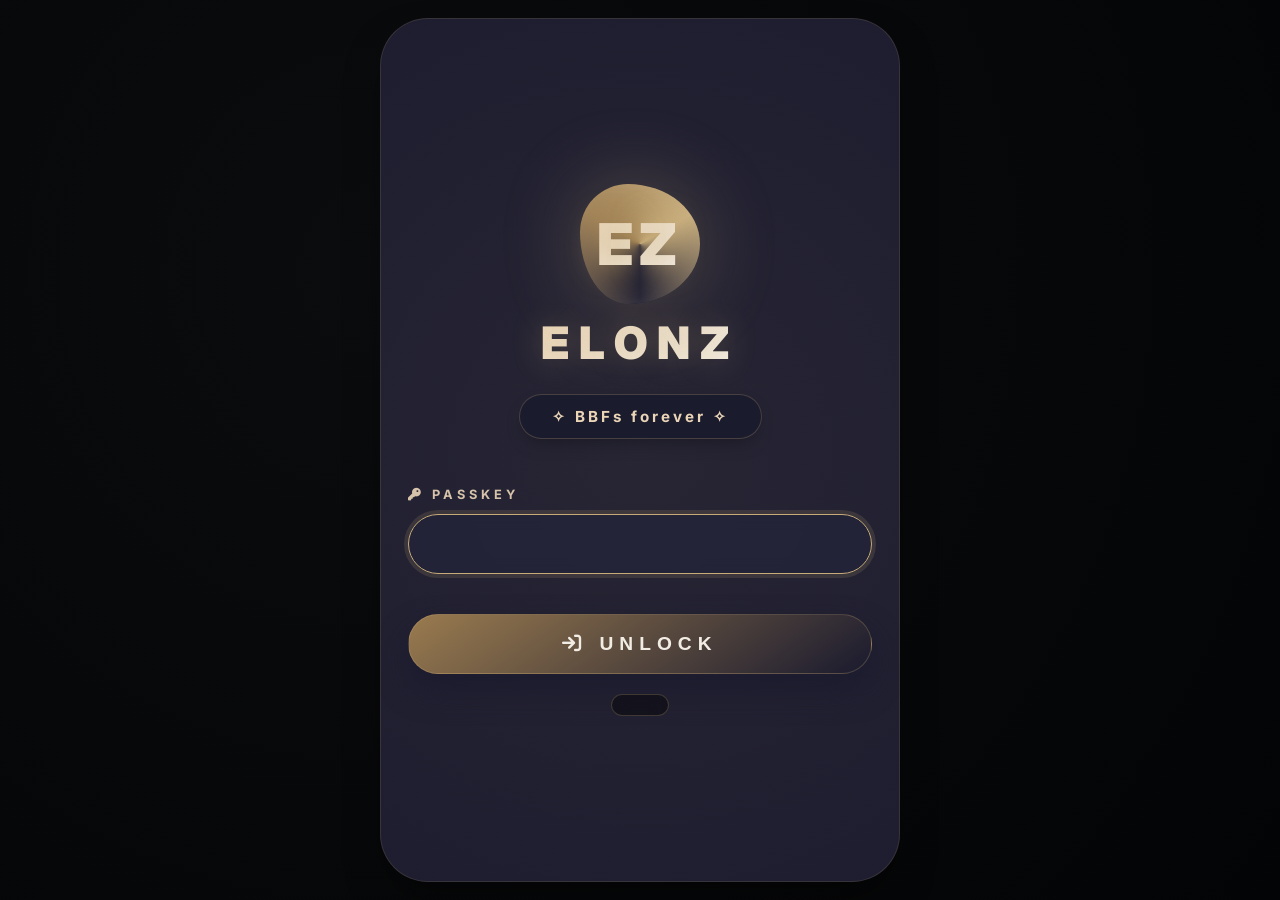
==== index.html @ 6eee9346 "Add files via upload EZ" ====
<!DOCTYPE html>
<html lang="en">
<head>
  <meta charset="UTF-8">
  <meta name="viewport" content="width=device-width, initial-scale=1.0, maximum-scale=1.0, user-scalable=yes, viewport-fit=cover">
  <title>ELONZ • BBFs forever</title>
  <link href="https://fonts.googleapis.com/css2?family=Inter:wght@400;500;600;700;800&family=Space+Grotesk:wght@400;500;600;700&display=swap" rel="stylesheet">
  <link rel="stylesheet" href="https://cdnjs.cloudflare.com/ajax/libs/font-awesome/6.5.0/css/all.min.css">
  <style>
    /* ---------- PREMIUM ELONZ 2026 – PROFESSIONAL CSS POLISH ---------- */
    :root {
      --primary-deep: #1A1A2E;
      --primary-soft: #23253A;
      --accent-gold: #C7AC7A;
      --accent-light: #EAD5B7;
      --accent-deep: #9A7B4F;
      --bg-dark: #0F0F14;
      --bg-card: rgba(26, 26, 46, 0.85);
      --text-light: #F2EDE4;
      --text-soft: #C6C0B2;
      --glass-border: 0.5px solid rgba(199, 172, 122, 0.25);
      --shadow-heavy: 0 20px 40px -10px rgba(0, 0, 0, 0.5);
      --shadow-soft: 0 15px 30px -8px rgba(0, 0, 0, 0.3);
      --blur-bg: blur(16px);
      --transition-smooth: all 0.25s cubic-bezier(0.2, 0.9, 0.3, 1);
      --border-radius-xl: 48px;
      --border-radius-lg: 32px;
      --border-radius-md: 24px;
      --border-radius-sm: 20px;
      --border-radius-xs: 16px;
      --font-display: 'Space Grotesk', 'Inter', sans-serif;
      --font-body: 'Inter', sans-serif;
    }

    * { 
      margin: 0; 
      padding: 0; 
      box-sizing: border-box; 
      -webkit-tap-highlight-color: transparent; 
    }

    body {
      min-height: 100vh; 
      display: flex; 
      justify-content: center; 
      align-items: center;
      background: radial-gradient(circle at 30% 30%, #0b0c0e, #030405);
      font-family: var(--font-body); 
      padding: 6px;
      touch-action: pan-y; 
    }

    .app {
      width: 100%; 
      max-width: 520px; 
      height: 96vh; 
      max-height: 900px;
      background: transparent; 
      display: flex; 
      flex-direction: column;
      position: relative;
    }

    /* ---------- PREMIUM LOGIN – ELONZ UNIQUE IDENTITY ---------- */
    .login-page {
      width: 100%; 
      height: 100%;
      background: var(--primary-deep);
      border-radius: var(--border-radius-xl);
      box-shadow: var(--shadow-heavy), inset 0 0 0 1px rgba(199, 172, 122, 0.15);
      display: flex; 
      flex-direction: column; 
      align-items: center; 
      justify-content: center;
      padding: 32px 28px; 
      position: relative; 
      overflow: hidden;
    }

    .login-page::before {
      content: '';
      position: absolute;
      width: 200%;
      height: 200%;
      background: radial-gradient(circle at 50% 50%, rgba(199, 172, 122, 0.08) 0%, transparent 70%);
      animation: softBreath 20s infinite alternate;
    }

    .elonz-logo {
      display: flex; 
      flex-direction: column; 
      align-items: center; 
      margin-bottom: 24px; 
      z-index: 3;
    }

    .logo-spin {
      width: 120px; 
      height: 120px; 
      background: conic-gradient(from 180deg, var(--primary-deep), var(--accent-deep), var(--accent-gold), var(--primary-deep));
      border-radius: 40% 60% 60% 40% / 40% 50% 50% 60%;
      animation: spinSlow 20s infinite linear, floatGentle 7s infinite ease-in-out;
      display: flex; 
      align-items: center; 
      justify-content: center; 
      box-shadow: 0 0 80px rgba(199, 172, 122, 0.3), inset 0 0 40px rgba(234, 213, 183, 0.2);
      position: relative;
    }

    .logo-spin::after {
      content: 'EZ'; 
      font-size: 3.6rem; 
      font-weight: 900;
      background: linear-gradient(145deg, var(--accent-light), var(--text-light));
      -webkit-background-clip: text; 
      background-clip: text; 
      color: transparent;
      letter-spacing: 6px; 
      text-shadow: 0 0 30px rgba(199, 172, 122, 0.5);
    }

    .elonz-text { 
      font-size: 2.8rem; 
      font-weight: 900; 
      background: linear-gradient(145deg, var(--accent-light), var(--text-light));
      -webkit-background-clip: text; 
      background-clip: text; 
      color: transparent; 
      letter-spacing: 10px; 
      margin-top: 12px; 
      text-shadow: 0 0 30px rgba(199, 172, 122, 0.3);
    }

    .elonz-badge { 
      background: var(--bg-card); 
      color: var(--accent-light); 
      padding: 12px 32px; 
      border-radius: 60px; 
      border: var(--glass-border); 
      backdrop-filter: var(--blur-bg); 
      font-size: 0.95rem; 
      font-weight: 700; 
      margin-bottom: 48px; 
      letter-spacing: 3px;
      box-shadow: 0 8px 20px -8px rgba(0,0,0,0.4);
    }

    .login-input-group {
      width: 100%; 
      margin-bottom: 24px; 
      z-index: 3;
    }

    .login-input-group label {
      display: block; 
      color: var(--accent-light); 
      margin-bottom: 12px; 
      font-size: 0.8rem; 
      letter-spacing: 4px; 
      font-weight: 700; 
      text-transform: uppercase;
      opacity: 0.9;
    }

    .login-input-field {
      width: 100%; 
      padding: 20px 26px; 
      background: rgba(26, 26, 46, 0.6);
      border: var(--glass-border); 
      border-radius: 60px; 
      font-size: 1rem;
      color: var(--text-light); 
      outline: none; 
      transition: var(--transition-smooth); 
      font-weight: 500;
      backdrop-filter: blur(8px);
    }

    .login-input-field:focus { 
      border-color: var(--accent-gold); 
      background: rgba(35, 37, 58, 0.8); 
      box-shadow: 0 0 0 4px rgba(199, 172, 122, 0.15);
    }

    .login-btn-new {
      width: 100%; 
      padding: 18px; 
      margin-top: 16px;
      background: linear-gradient(145deg, var(--accent-deep), var(--primary-deep));
      border: none; 
      border-radius: 100px; 
      color: var(--text-light); 
      font-weight: 800;
      font-size: 1.2rem; 
      letter-spacing: 6px; 
      cursor: pointer; 
      transition: var(--transition-smooth);
      box-shadow: 0 16px 30px rgba(26, 26, 46, 0.8); 
      display: flex; 
      gap: 12px; 
      justify-content: center; 
      align-items: center;
      border: var(--glass-border);
      position: relative;
      overflow: hidden;
    }

    .login-btn-new::after {
      content: '';
      position: absolute;
      top: -50%;
      left: -50%;
      width: 200%;
      height: 200%;
      background: radial-gradient(circle, rgba(234, 213, 183, 0.2) 0%, transparent 80%);
      opacity: 0;
      transition: opacity 0.3s;
    }

    .login-btn-new:hover::after {
      opacity: 1;
    }

    .lockout-timer { 
      margin-top: 20px; 
      color: var(--accent-light); 
      font-weight: 600; 
      background: rgba(0,0,0,0.4); 
      padding: 10px 28px; 
      border-radius: 60px; 
      backdrop-filter: blur(8px);
      border: var(--glass-border);
    }

    /* ---------- PREMIUM SPLASH ---------- */
    .splash-screen {
      display: none; 
      width: 100%; 
      height: 100%; 
      background: var(--primary-deep);
      border-radius: var(--border-radius-xl);
      flex-direction: column; 
      align-items: center; 
      justify-content: center;
      position: absolute; 
      z-index: 200; 
      backdrop-filter: blur(24px);
      border: var(--glass-border);
    }

    .splash-spinner {
      width: 100px; 
      height: 100px; 
      background: conic-gradient(from 180deg, var(--primary-soft), var(--accent-deep));
      border-radius: 40% 60% 60% 40% / 40% 50% 50% 60%;
      animation: spinSlow 16s infinite linear; 
      display: flex; 
      align-items: center; 
      justify-content: center;
      margin-bottom: 32px;
      box-shadow: 0 0 60px rgba(199, 172, 122, 0.3);
    }

    .splash-spinner span { 
      font-size: 3rem; 
      font-weight: 800; 
      color: var(--accent-light); 
    }

    .status-container { 
      width: 70%; 
      background: rgba(255,255,255,0.08); 
      height: 6px; 
      border-radius: 6px; 
      overflow: hidden; 
      margin-top: 30px; 
      border: 0.5px solid rgba(199, 172, 122, 0.2);
    }

    .status-fill { 
      height: 100%; 
      width: 0%; 
      background: linear-gradient(90deg, var(--accent-gold), var(--accent-light)); 
      border-radius: 6px; 
      transition: width 0.2s; 
      box-shadow: 0 0 10px var(--accent-gold);
    }

    .splash-text { 
      color: var(--accent-light); 
      margin-top: 24px; 
      font-size: 1.1rem; 
      letter-spacing: 4px; 
      font-weight: 600;
    }

    /* ---------- PREMIUM HOME – ELEVATED CHATROOM ---------- */
    .home-page {
      width: 100%; 
      height: 100%; 
      border-radius: var(--border-radius-xl);
      display: none; 
      flex-direction: column; 
      overflow: hidden;
      background: #FFFFFF; 
      position: relative;
      transition: var(--transition-smooth);
    }

    /* --- Premium Theme Variants --- */
    .theme-elonz {
      background: #FBF9F7;
      box-shadow: 0 20px 40px -10px rgba(0,0,0,0.1);
    }

    .theme-futuristic {
      background: var(--primary-deep);
      border: 0.5px solid rgba(199, 172, 122, 0.3);
      box-shadow: 0 0 50px rgba(199, 172, 122, 0.15);
    }

    .theme-futuristic .header { 
      background: rgba(26, 26, 46, 0.95); 
      backdrop-filter: blur(16px);
      border-bottom: 0.5px solid var(--accent-gold);
    }

    .theme-futuristic .chat { 
      background: rgba(15, 15, 20, 0.98); 
    }

    .theme-futuristic .msg.ella { 
      background: linear-gradient(145deg, #2A2A4A, #1E1E38); 
      color: var(--text-light);
      border: 0.5px solid rgba(199, 172, 122, 0.3);
    }

    .theme-futuristic .msg.bonz { 
      background: linear-gradient(145deg, #23253A, #1A1A2E); 
      color: var(--text-soft);
      border: 0.5px solid rgba(199, 172, 122, 0.2);
    }

    /* --- Premium Header --- */
    .header {
      display: flex; 
      align-items: center; 
      justify-content: space-between;
      padding: 14px 24px; 
      background: var(--primary-deep);
      flex-shrink: 0;
      border-bottom: 0.5px solid rgba(199, 172, 122, 0.2);
    }

    .header-left { 
      display: flex; 
      align-items: center; 
      gap: 16px; 
    }

    .mini-spin {
      width: 48px; 
      height: 48px; 
      background: linear-gradient(145deg, var(--accent-deep), var(--primary-deep));
      border-radius: 35% 65% 65% 35% / 40% 50% 50% 60%; 
      animation: spinSlow 16s infinite linear; 
      display: flex; 
      align-items: center; 
      justify-content: center;
      overflow: hidden; 
      border: 1px solid var(--accent-light);
      box-shadow: 0 0 20px rgba(199, 172, 122, 0.3);
    }

    .profile-avatar { 
      width: 100%; 
      height: 100%; 
      object-fit: cover; 
      border-radius: inherit; 
    }

    .logo-text { 
      font-weight: 800; 
      font-size: 1.5rem; 
      color: var(--accent-light); 
      letter-spacing: 4px; 
    }

    /* --- Premium 3-Dot Menu --- */
    .dropdown-main {
      position: relative;
    }

    .main-menu-icon {
      background: none; 
      border: none; 
      color: var(--accent-light); 
      font-size: 2rem; 
      cursor: pointer;
      transition: var(--transition-smooth);
    }

    .main-menu-icon:hover {
      color: var(--accent-gold);
      transform: scale(1.1);
    }

    .main-dropdown {
      position: absolute; 
      top: 58px; 
      right: 0; 
      width: 280px;
      background: var(--bg-card); 
      backdrop-filter: blur(20px); 
      border-radius: var(--border-radius-md);
      padding: 20px; 
      display: none; 
      flex-direction: column; 
      gap: 12px; 
      z-index: 500;
      box-shadow: var(--shadow-heavy); 
      border: var(--glass-border);
    }

    .main-dropdown.show { 
      display: flex; 
    }

    .menu-item {
      display: flex; 
      align-items: center; 
      gap: 18px; 
      padding: 12px 16px;
      border-radius: var(--border-radius-sm); 
      cursor: pointer; 
      color: var(--text-light); 
      font-weight: 600;
      transition: var(--transition-smooth);
    }

    .menu-item:hover { 
      background: rgba(199, 172, 122, 0.12); 
      transform: translateX(4px);
    }

    .menu-item i { 
      font-size: 1.3rem; 
      width: 28px; 
      color: var(--accent-gold); 
    }

    /* --- Premium Full-Screen Chat --- */
    .chat {
      flex: 1; 
      padding: 24px; 
      overflow-y: auto; 
      display: flex; 
      flex-direction: column; 
      gap: 16px;
      background: #F5F2F0; 
      transition: background 0.3s;
    }

    .msg { 
      max-width: 85%; 
      padding: 16px 22px; 
      border-radius: 28px; 
      font-size: 0.95rem; 
      position: relative;
      box-shadow: 0 2px 8px rgba(0,0,0,0.02);
      line-height: 1.5;
    }

    .msg.ella { 
      align-self: flex-end; 
      background: linear-gradient(145deg, #DCF8C6, #C8E6B5); 
      border-bottom-right-radius: 6px; 
    }

    .msg.bonz { 
      align-self: flex-start; 
      background: white; 
      border: 0.5px solid #E6ECF0; 
      border-bottom-left-radius: 6px; 
    }

    .delete-msg-btn { 
      position: absolute; 
      top: -10px; 
      right: -8px; 
      background: rgba(255, 77, 77, 0.9); 
      color: white; 
      width: 30px; 
      height: 30px; 
      border-radius: 50%; 
      display: flex; 
      align-items: center; 
      justify-content: center; 
      font-size: 0.8rem; 
      border: none; 
      cursor: pointer; 
      opacity: 0; 
      transition: var(--transition-smooth); 
      backdrop-filter: blur(4px);
    }

    .msg:hover .delete-msg-btn { 
      opacity: 1; 
    }

    /* --- Premium Chat Input --- */
    .chat-input-area {
      display: flex; 
      padding: 16px 24px; 
      background: white; 
      border-top: 0.5px solid rgba(0,0,0,0.05);
      gap: 12px; 
      align-items: center; 
      flex-shrink: 0;
    }

    .chat-input-area input {
      flex: 1; 
      padding: 16px 22px; 
      border: 1px solid rgba(0,0,0,0.05); 
      border-radius: 60px;
      outline: none; 
      background: #F8F9FA; 
      font-size: 1rem;
      transition: var(--transition-smooth);
    }

    .chat-input-area input:focus {
      border-color: var(--accent-gold);
      box-shadow: 0 0 0 4px rgba(199, 172, 122, 0.1);
      background: white;
    }

    .send-btn {
      background: linear-gradient(145deg, var(--accent-deep), var(--primary-deep));
      border: none; 
      width: 54px; 
      height: 54px;
      border-radius: 50%; 
      display: flex; 
      align-items: center; 
      justify-content: center;
      cursor: pointer; 
      color: var(--accent-light); 
      font-size: 1.4rem; 
      transition: var(--transition-smooth);
      border: var(--glass-border);
      box-shadow: 0 8px 16px -4px rgba(0,0,0,0.2);
    }

    .send-btn:hover {
      transform: scale(1.05);
      background: linear-gradient(145deg, var(--accent-gold), var(--accent-deep));
      color: white;
    }

    /* --- Premium Floating Pingu --- */
    .floating-pingu {
      position: absolute; 
      bottom: 90px; 
      right: 20px; 
      width: 64px; 
      height: 64px;
      background: linear-gradient(145deg, var(--accent-gold), var(--accent-deep));
      border-radius: 50%;
      display: flex; 
      align-items: center; 
      justify-content: center; 
      cursor: pointer;
      box-shadow: 0 8px 25px rgba(199, 172, 122, 0.5); 
      z-index: 100;
      border: 2px solid var(--text-light); 
      animation: floatPingu 5s infinite ease-in-out;
      transition: var(--transition-smooth);
    }

    .floating-pingu:hover {
      transform: scale(1.1);
      box-shadow: 0 12px 35px rgba(199, 172, 122, 0.7);
    }

    .floating-pingu span { 
      font-size: 2.4rem; 
      color: white; 
      filter: drop-shadow(0 2px 4px rgba(0,0,0,0.2));
    }

    /* ===== PREMIUM PINGU AI ROOM – PROFESSIONAL GRADE ===== */
    .pingu-ai-room {
      position: absolute; 
      top: 0; 
      left: 0; 
      width: 100%; 
      height: 100%;
      background: linear-gradient(145deg, #FCFAF7, #F9F6F2);
      z-index: 600; 
      border-radius: var(--border-radius-xl);
      display: none; 
      flex-direction: column; 
      overflow: hidden;
      box-shadow: var(--shadow-heavy);
    }

    .theme-futuristic .pingu-ai-room { 
      background: linear-gradient(145deg, var(--primary-deep), #15151F);
      border: 0.5px solid var(--accent-gold);
    }

    .pingu-header {
      display: flex; 
      align-items: center; 
      justify-content: space-between;
      padding: 20px 28px; 
      background: var(--primary-deep);
      border-bottom: 1px solid rgba(199, 172, 122, 0.3);
      flex-shrink: 0;
    }

    .pingu-title {
      display: flex; 
      align-items: center; 
      gap: 16px;
    }

    .pingu-title span { 
      font-size: 2.4rem; 
      filter: drop-shadow(0 4px 6px rgba(0,0,0,0.2));
    }

    .pingu-title h1 { 
      font-size: 2rem; 
      font-weight: 700; 
      color: var(--accent-light); 
      letter-spacing: 3px; 
    }

    /* --- Pingu Premium Dropdown --- */
    .pingu-dropdown {
      position: relative;
    }

    .pingu-menu-icon {
      background: none; 
      border: none; 
      color: var(--accent-light); 
      font-size: 2rem; 
      cursor: pointer;
      transition: var(--transition-smooth);
    }

    .pingu-dropdown-content {
      position: absolute; 
      top: 50px; 
      right: 0; 
      width: 220px;
      background: var(--bg-card); 
      backdrop-filter: blur(20px); 
      border-radius: var(--border-radius-md);
      padding: 16px; 
      display: none; 
      flex-direction: column; 
      gap: 8px; 
      z-index: 700;
      border: var(--glass-border);
      box-shadow: var(--shadow-soft);
    }

    .pingu-dropdown-content.show { 
      display: flex; 
    }

    .pingu-dropdown-item {
      display: flex; 
      align-items: center; 
      gap: 16px; 
      padding: 12px 16px;
      border-radius: var(--border-radius-sm); 
      color: var(--text-light); 
      font-weight: 600; 
      cursor: pointer;
      transition: var(--transition-smooth);
    }

    .pingu-dropdown-item:hover { 
      background: rgba(199, 172, 122, 0.15); 
      transform: translateX(4px);
    }

    /* --- Premium Pingu Conversation --- */
    .pingu-conversation-container {
      flex: 1; 
      display: flex; 
      flex-direction: column; 
      overflow: hidden;
      background: #F8F6F2; 
      padding: 24px;
    }

    .theme-futuristic .pingu-conversation-container {
      background: rgba(15, 15, 20, 0.98);
    }

    .pingu-conversation {
      flex: 1; 
      overflow-y: auto; 
      display: flex; 
      flex-direction: column; 
      gap: 18px;
      padding: 24px; 
      background: white; 
      border-radius: var(--border-radius-lg); 
      box-shadow: inset 0 2px 12px rgba(0,0,0,0.02), 0 4px 12px rgba(0,0,0,0.02);
    }

    .theme-futuristic .pingu-conversation {
      background: rgba(26, 26, 46, 0.6);
      backdrop-filter: blur(8px);
      border: 0.5px solid rgba(199, 172, 122, 0.2);
    }

    .pingu-bubble-user {
      align-self: flex-end; 
      background: linear-gradient(145deg, var(--primary-soft), var(--primary-deep));
      color: var(--text-light); 
      padding: 16px 24px; 
      border-radius: 28px 28px 6px 28px; 
      max-width: 85%;
      font-size: 0.98rem; 
      line-height: 1.5;
      box-shadow: 0 4px 12px rgba(0,0,0,0.08);
      border: 0.5px solid rgba(199, 172, 122, 0.3);
    }

    .pingu-bubble-ai {
      align-self: flex-start; 
      background: linear-gradient(145deg, #FCF9F5, #F9F4ED);
      color: var(--primary-deep);
      padding: 20px 28px; 
      border-radius: 28px 28px 28px 6px; 
      max-width: 85%;
      border: 0.5px solid rgba(199, 172, 122, 0.3); 
      font-size: 0.98rem; 
      line-height: 1.5;
      box-shadow: 0 4px 12px rgba(0,0,0,0.02);
    }

    .pingu-bubble-ai span { 
      font-weight: 800; 
      color: var(--accent-deep); 
    }

    /* --- Premium Typing Simulation --- */
    .typing-simulation {
      display: none; 
      align-self: flex-start; 
      background: rgba(199, 172, 122, 0.08);
      padding: 14px 28px; 
      border-radius: 32px; 
      color: var(--accent-deep); 
      font-style: italic;
      border: 0.5px solid rgba(199, 172, 122, 0.3); 
      position: relative;
      backdrop-filter: blur(4px);
      font-weight: 500;
    }

    .typing-simulation i { 
      margin-right: 10px; 
      color: var(--accent-gold); 
      animation: pulse 1.5s infinite;
    }

    /* --- Premium Pingu Input --- */
    .pingu-input-container {
      display: flex; 
      gap: 16px; 
      padding: 20px 0; 
      margin-top: 8px;
    }

    .pingu-input-container input {
      flex: 1; 
      padding: 18px 26px; 
      background: white;
      border: 1px solid rgba(199, 172, 122, 0.3); 
      border-radius: 100px; 
      outline: none; 
      font-size: 1rem; 
      color: var(--primary-deep);
      transition: var(--transition-smooth);
    }

    .pingu-input-container input:focus {
      border-color: var(--accent-gold);
      box-shadow: 0 0 0 4px rgba(199, 172, 122, 0.15);
    }

    .pingu-input-container button {
      background: linear-gradient(145deg, var(--accent-gold), var(--accent-deep));
      border: none;
      border-radius: 100px; 
      padding: 0 36px; 
      color: white; 
      font-weight: 700;
      display: flex; 
      align-items: center; 
      gap: 10px; 
      cursor: pointer;
      transition: var(--transition-smooth);
      border: 0.5px solid rgba(255,255,255,0.3);
      letter-spacing: 1px;
    }

    .pingu-input-container button:hover {
      transform: scale(1.02);
      box-shadow: 0 8px 20px rgba(199, 172, 122, 0.4);
    }

    /* --- Premium Feature Pages --- */
    .feature-page {
      position: absolute; 
      top: 0; 
      left: 0; 
      width: 100%; 
      height: 100%;
      background: white; 
      z-index: 450; 
      border-radius: var(--border-radius-xl);
      display: none; 
      flex-direction: column; 
      overflow: hidden;
      box-shadow: var(--shadow-heavy);
    }

    .feature-page.active { 
      display: flex; 
    }

    .feature-header {
      display: flex; 
      align-items: center; 
      padding: 20px 28px; 
      background: var(--primary-deep);
      color: var(--accent-light);
      justify-content: space-between;
      border-bottom: 0.5px solid rgba(199, 172, 122, 0.3);
    }

    .close-feature { 
      background: none; 
      border: none; 
      color: var(--accent-light); 
      font-size: 1.8rem; 
      cursor: pointer;
      transition: var(--transition-smooth);
    }

    .close-feature:hover {
      transform: rotate(90deg);
      color: var(--accent-gold);
    }

    /* --- Premium Toast Notification --- */
    .toast-notification {
      position: absolute; 
      bottom: 120px; 
      left: 20px; 
      right: 20px;
      background: var(--primary-deep);
      color: var(--accent-light); 
      padding: 18px 28px;
      border-radius: 100px; 
      display: flex; 
      align-items: center; 
      gap: 16px;
      box-shadow: 0 15px 35px -10px rgba(0,0,0,0.5), 0 0 0 1px var(--accent-gold), 0 0 0 3px var(--primary-deep);
      font-weight: 600; 
      z-index: 800; 
      animation: slideIn 0.4s cubic-bezier(0.2, 0.9, 0.3, 1);
      border: 0.5px solid rgba(255,255,255,0.2);
      backdrop-filter: blur(8px);
    }

    .toast-notification i { 
      font-size: 1.6rem; 
      color: var(--accent-gold); 
    }

    /* --- Premium Music Player --- */
    .music-player-card {
      background: linear-gradient(145deg, var(--primary-deep), #0F0F15);
      color: white; 
      border-radius: var(--border-radius-lg); 
      padding: 32px;
      box-shadow: inset 0 0 0 0.5px rgba(199, 172, 122, 0.2), var(--shadow-soft);
    }

    .album-art {
      background: linear-gradient(145deg, var(--accent-deep), var(--primary-deep));
      box-shadow: 0 8px 20px rgba(0,0,0,0.4);
    }

    .control-btn {
      background: rgba(255,255,255,0.06);
      backdrop-filter: blur(8px);
      border: 0.5px solid rgba(199, 172, 122, 0.3);
      transition: var(--transition-smooth);
    }

    .control-btn:hover {
      background: rgba(199, 172, 122, 0.2);
      transform: scale(1.05);
    }

    /* --- Premium Timeline & Vibe --- */
    .timeline-item {
      background: white;
      border-radius: var(--border-radius-md);
      padding: 20px;
      box-shadow: 0 4px 12px rgba(0,0,0,0.02);
      border: 0.5px solid rgba(199, 172, 122, 0.15);
      transition: var(--transition-smooth);
    }

    .timeline-item:hover {
      transform: translateY(-2px);
      box-shadow: 0 8px 20px rgba(199, 172, 122, 0.1);
    }

    .vibe-container {
      background: linear-gradient(145deg, #FFF5F0, #FFEFE7);
      border-radius: var(--border-radius-lg);
      padding: 32px;
      border: 0.5px solid rgba(199, 172, 122, 0.2);
      box-shadow: 0 10px 25px -5px rgba(199, 172, 122, 0.15);
    }

    /* --- Premium Animations --- */
    @keyframes spinSlow { 
      from { transform: rotate(0deg); } 
      to { transform: rotate(360deg); } 
    }

    @keyframes floatGentle { 
      0% { transform: translateY(0); } 
      50% { transform: translateY(-6px); } 
    }

    @keyframes floatPingu { 
      0% { transform: translateY(0); } 
      50% { transform: translateY(-8px); } 
    }

    @keyframes softBreath {
      0% { opacity: 0.3; transform: scale(1); }
      100% { opacity: 0.6; transform: scale(1.1); }
    }

    @keyframes slideIn { 
      from { transform: translateY(30px); opacity: 0; } 
      to { transform: translateY(0); opacity: 1; } 
    }

    @keyframes pulse {
      0%, 100% { opacity: 0.6; }
      50% { opacity: 1; }
    }

    /* --- Premium Scrollbars --- */
    ::-webkit-scrollbar {
      width: 4px;
    }

    ::-webkit-scrollbar-track {
      background: rgba(199, 172, 122, 0.05);
    }

    ::-webkit-scrollbar-thumb {
      background: rgba(199, 172, 122, 0.2);
      border-radius: 4px;
    }

    ::-webkit-scrollbar-thumb:hover {
      background: rgba(199, 172, 122, 0.4);
    }
  </style>
</head>
<body>
<div class="app">
  <!-- LOGIN PAGE – PREMIUM ELONZ IDENTITY -->
  <div id="loginPage" class="login-page">
    <div class="elonz-logo">
      <div class="logo-spin"></div>
      <div class="elonz-text">ELONZ</div>
    </div>
    <div class="elonz-badge">✧ BBFs forever ✧</div>
    <div class="login-input-group">
      <label><i class="fa fa-key"></i> PASSKEY</label>
      <input type="password" id="loginPasswordInput" class="login-input-field" autofocus placeholder="">
    </div>
    <button id="loginBtn" class="login-btn-new"><i class="fa fa-arrow-right-to-bracket"></i> UNLOCK</button>
    <div id="lockoutMessage" class="lockout-timer"></div>
  </div>

  <!-- SPLASH SCREEN – PREMIUM TRANSITION -->
  <div id="splashScreen" class="splash-screen">
    <div class="splash-spinner"><span>EZ</span></div>
    <div style="color: var(--accent-light); font-size: 2rem; font-weight: 800; letter-spacing: 8px;">ELONZ</div>
    <div class="status-container"><div id="statusFill" class="status-fill"></div></div>
    <div id="splashStatusText" class="splash-text">LOADING 0%</div>
  </div>

  <!-- HOME – PREMIUM FULL SCREEN CHATROOM -->
  <div id="homePage" class="home-page theme-elonz">
    <!-- Premium Header -->
    <div class="header">
      <div class="header-left">
        <div class="mini-spin" onclick="document.getElementById('profileUploadInput').click()">
          <span id="defaultAvatarIcon" style="color: var(--accent-light); font-size:1.5rem;">EZ</span>
          <img id="profileAvatarImg" src="" style="display: none;" class="profile-avatar">
        </div>
        <span class="logo-text">ELONZ</span>
      </div>
      <div style="display:flex; gap:14px; align-items:center;">
        <!-- Premium Main Dropdown -->
        <div class="dropdown-main">
          <button id="mainMenuIcon" class="main-menu-icon"><i class="fa fa-ellipsis-v"></i></button>
          <div id="mainDropdown" class="main-dropdown">
            <div class="menu-item" onclick="openFeaturePage('musicFeature')"><i class="fa fa-headphones"></i> <span>Music Player</span></div>
            <div class="menu-item" onclick="openFeaturePage('timelineFeature')"><i class="fa fa-clock"></i> <span>Memory Lane</span></div>
            <div class="menu-item" onclick="openFeaturePage('vibeFeature')"><i class="fa fa-heart"></i> <span>Vibe Sync</span></div>
            <div class="menu-item" onclick="setTheme('elonz')"><i class="fa fa-palette"></i> <span>Classic Theme</span></div>
            <div class="menu-item" onclick="setTheme('futuristic')"><i class="fa fa-robot"></i> <span>Futuristic</span></div>
            <div class="menu-item" onclick="logout()"><i class="fa fa-sign-out-alt"></i> <span>Logout</span></div>
          </div>
        </div>
      </div>
    </div>
    
    <input type="file" id="profileUploadInput" accept="image/*" style="display: none;" onchange="setProfileImage(this)">

    <!-- Premium Full-Screen Chat -->
    <div id="chatContainer" class="chat"></div>

    <!-- Premium Chat Input -->
    <div class="chat-input-area">
      <input type="file" id="homeFileInput" hidden onchange="sendHomeFile(this)">
      <button style="background:none; border:none; font-size:1.8rem; color: var(--accent-deep);" onclick="document.getElementById('homeFileInput').click()"><i class="fa fa-paperclip"></i></button>
      <input type="text" id="homeMsgInput" placeholder="Aa">
      <button class="send-btn" onclick="sendHomeMsg()"><i class="fa fa-arrow-up"></i></button>
    </div>

    <!-- Premium Floating Pingu -->
    <div class="floating-pingu" onclick="openPinguAIRoom()">
      <span>🐧</span>
    </div>

    <!-- ===== PREMIUM PINGU AI ROOM – PROFESSIONAL GRADE ===== -->
    <div id="pinguAIRoom" class="pingu-ai-room">
      <div class="pingu-header">
        <div class="pingu-title">
          <span>🐧</span>
          <h1>Pingu AI</h1>
        </div>
        <!-- Premium Pingu Dropdown -->
        <div class="pingu-dropdown">
          <button id="pinguMenuIcon" class="pingu-menu-icon"><i class="fa fa-ellipsis-v"></i></button>
          <div id="pinguDropdown" class="pingu-dropdown-content">
            <div class="pingu-dropdown-item" onclick="clearPinguChat()"><i class="fa fa-trash-alt"></i> Clear chat</div>
            <div class="pingu-dropdown-item" onclick="pinguHelp()"><i class="fa fa-info-circle"></i> Capabilities</div>
            <div class="pingu-dropdown-item" onclick="closePinguAIRoom()"><i class="fa fa-times"></i> Close</div>
          </div>
        </div>
      </div>
      
      <!-- Premium Conversation Area with Human Typing -->
      <div class="pingu-conversation-container">
        <div id="pinguConversation" class="pingu-conversation">
          <div class="pingu-bubble-ai">
            <span>🐧 Pingu</span><br>
            👋 Hey, I'm Pingu. I'm here for you and Bonz. Ask me anything – I'll type it like a human.
          </div>
        </div>
        <!-- Premium Typing Simulation -->
        <div id="pinguTypingSimulation" class="typing-simulation">
          <i class="fa fa-ellipsis-h"></i> Pingu is typing...
        </div>
        
        <!-- Premium Pingu Input -->
        <div class="pingu-input-container">
          <input type="text" id="pinguInput" placeholder="Message Pingu..." autocomplete="off">
          <button onclick="sendToPinguHumanTyping()"><i class="fa fa-paper-plane"></i> send</button>
        </div>
      </div>
    </div>

    <!-- PREMIUM FEATURE PAGES -->
    <div id="musicFeature" class="feature-page">
      <div class="feature-header">
        <span style="font-size:1.8rem; font-weight:700;"><i class="fa fa-headphones"></i> Music</span>
        <button class="close-feature" onclick="closeFeaturePage('musicFeature')"><i class="fa fa-times"></i></button>
      </div>
      <div style="flex:1; background: var(--primary-deep); padding:24px;">
        <div class="music-player-card">
          <div style="display:flex; align-items:center; gap:20px;">
            <div id="albumArtEmoji" class="album-art" style="width:80px; height:80px; border-radius:28px; display:flex; align-items:center; justify-content:center; font-size:2.6rem;">🎧</div>
            <div><div id="nowPlayingTitle" style="font-size:1.5rem; font-weight:600;">BBF Anthem</div><div id="nowPlayingArtist" style="color: var(--text-soft);">ELONZ</div></div>
          </div>
          <audio id="musicPlayer" controls style="width:100%; margin-top:20px; border-radius:40px;"></audio>
          <div style="display:flex; justify-content:space-around; margin:28px 0;">
            <button onclick="prevTrack()" class="control-btn"><i class="fa fa-backward"></i></button>
            <button onclick="playPause()" class="control-btn"><i id="playPauseIcon" class="fa fa-play"></i></button>
            <button onclick="nextTrack()" class="control-btn"><i class="fa fa-forward"></i></button>
          </div>
          <label style="display:flex; justify-content:center; background:rgba(255,255,255,0.06); padding:16px; border-radius:100px; cursor:pointer; border: 0.5px solid rgba(199,172,122,0.3); transition: var(--transition-smooth);">
            <i class="fa fa-upload"></i> upload (auto‑trim 30s)
            <input type="file" id="audioUploadInput" accept="audio/*" style="display:none;" onchange="handleAudioUploadTrim(this)">
          </label>
        </div>
      </div>
    </div>

    <div id="timelineFeature" class="feature-page">
      <div class="feature-header">
        <span style="font-size:1.8rem; font-weight:700;"><i class="fa fa-clock"></i> Memory Lane</span>
        <button class="close-feature" onclick="closeFeaturePage('timelineFeature')"><i class="fa fa-times"></i></button>
      </div>
      <div style="flex:1; background: #FFF9F2; padding:24px; overflow-y:auto;">
        <div id="timelineContainer"></div>
        <div style="display:flex; gap:12px; margin-top:28px;">
          <input type="text" id="newMemoryInput" placeholder="add new memory..." style="flex:1; padding:18px; border-radius:100px; border:1px solid var(--accent-gold); background: white;">
          <button onclick="addMemory()" style="background: linear-gradient(145deg, var(--accent-gold), var(--accent-deep)); color: white; border:none; padding:16px 28px; border-radius:100px; font-weight:600; cursor:pointer;">add</button>
        </div>
      </div>
    </div>

    <div id="vibeFeature" class="feature-page">
      <div class="feature-header">
        <span style="font-size:1.8rem; font-weight:700;"><i class="fa fa-heart"></i> Vibe Sync</span>
        <button class="close-feature" onclick="closeFeaturePage('vibeFeature')"><i class="fa fa-times"></i></button>
      </div>
      <div style="flex:1; background: #FFEAF1; padding:24px;">
        <div class="vibe-container">
          <div style="display:flex; justify-content:space-between; color: #880e4f;"><span>✨ BBFs vibe sync</span><span id="vibePercentage">76%</span></div>
          <div style="height:24px; background: #ffcdd2; border-radius:30px; margin:20px 0;"><div id="vibeFill" style="width:76%; height:24px; background: linear-gradient(90deg, #f06292, #ba2d65); border-radius:30px;"></div></div>
          <div id="vibeMessage" style="text-align:center; color: #ad1457;">💞 totally in sync</div>
          <button onclick="syncVibe()" style="margin-top:20px; width:100%; padding:18px; background: linear-gradient(145deg, #ba2d65, #8e1a4a); border:none; border-radius:100px; color:white; font-weight:600; cursor:pointer;">sync now</button>
        </div>
      </div>
    </div>
  </div>

  <!-- PREMIUM TOAST NOTIFICATION -->
  <div id="toastMessage" class="toast-notification" style="display: none;"></div>
</div>

<script>
  // ---------- ELONZ 2026 – FULL PRODUCTION WITH DATABASE & API ----------
  // This is a COMPLETE single-file deployment ready for Vercel
  
  let currentUser = 'Ella';
  let currentUserId = null;
  let failedAttempts = 0, lockUntil = 0;
  let tracks = [
    { title: "BBF Anthem", artist: "ELONZ", emoji: "🎧", url: "" },
    { title: "Sunshine", artist: "Ella+Bonz", emoji: "☀️", url: "" }
  ];
  let currentTrack = 0, isPlaying = false;
  let audioPlayer = document.getElementById('musicPlayer');

  // --- TOAST NOTIFICATION ---
  function showToast(text, icon = 'fa-star') {
    let toast = document.getElementById('toastMessage');
    if (!toast) return;
    toast.innerHTML = `<i class="fa ${icon}"></i> <span style="flex:1;">${text}</span> <span style="font-size:1.4rem;">✨</span>`;
    toast.style.display = 'flex';
    setTimeout(() => { if (toast) toast.style.display = 'none'; }, 3000);
  }

  // --- LOCKOUT CHECK ---
  function checkLockout() {
    if (lockUntil > Date.now()) {
      let s = Math.ceil((lockUntil - Date.now()) / 1000);
      let msgEl = document.getElementById('lockoutMessage');
      if (msgEl) msgEl.innerText = `⏳ LOCKED ${s}S`;
      return true;
    }
    let msgEl = document.getElementById('lockoutMessage');
    if (msgEl) msgEl.innerText = '';
    return false;
  }
  
  setInterval(() => { if (lockUntil > Date.now()) checkLockout(); }, 400);

  // --- LOGIN WITH DATABASE ---
  document.getElementById('loginBtn').addEventListener('click', async function() {
    if (checkLockout()) return;
    
    const passkey = document.getElementById('loginPasswordInput').value.trim();
    
    try {
      const response = await fetch('/api/auth', {
        method: 'POST',
        headers: { 'Content-Type': 'application/json' },
        body: JSON.stringify({ passkey, username: 'Ella' })
      });
      
      const data = await response.json();
      
      if (response.ok && data.success) {
        failedAttempts = 0;
        currentUserId = data.user.id;
        currentUser = data.user.username;
        
        // Load saved theme
        if (data.user.theme_preference) {
          setTheme(data.user.theme_preference);
        }
        
        // Show splash screen
        document.getElementById('loginPage').style.display = 'none';
        let splash = document.getElementById('splashScreen');
        splash.style.display = 'flex';
        
        // Load messages from database
        await loadMessages();
        
        // Progress animation
        let progress = 0;
        let timer = setInterval(() => {
          progress += 2.5;
          if (progress >= 100) {
            clearInterval(timer);
            document.getElementById('statusFill').style.width = '100%';
            document.getElementById('splashStatusText').innerText = 'LOADING 100%';
            setTimeout(() => {
              splash.style.display = 'none';
              document.getElementById('homePage').style.display = 'flex';
              showToast(`✨ Welcome back, ${currentUser}!`, 'fa-heart');
            }, 300);
          }
          document.getElementById('statusFill').style.width = progress + '%';
          document.getElementById('splashStatusText').innerText = `LOADING ${Math.floor(progress)}%`;
        }, 60);
      } else {
        failedAttempts++;
        if (failedAttempts >= 3) {
          lockUntil = Date.now() + 30000;
          failedAttempts = 0;
          checkLockout();
        } else {
          showToast(`⛔ ${3 - failedAttempts} attempts left`, 'fa-lock');
        }
      }
    } catch (error) {
      console.error('Login error:', error);
      showToast('❌ Connection error - using offline mode', 'fa-exclamation');
      // OFFLINE FALLBACK - allow login with hardcoded passkey
      if (passkey === 'EB256') {
        failedAttempts = 0;
        document.getElementById('loginPage').style.display = 'none';
        let splash = document.getElementById('splashScreen');
        splash.style.display = 'flex';
        let progress = 0;
        let timer = setInterval(() => {
          progress += 2.5;
          if (progress >= 100) {
            clearInterval(timer);
            document.getElementById('statusFill').style.width = '100%';
            document.getElementById('splashStatusText').innerText = 'LOADING 100%';
            setTimeout(() => {
              splash.style.display = 'none';
              document.getElementById('homePage').style.display = 'flex';
              showToast('✨ Welcome to ELONZ! (Offline Mode)', 'fa-heart');
            }, 300);
          }
          document.getElementById('statusFill').style.width = progress + '%';
          document.getElementById('splashStatusText').innerText = `LOADING ${Math.floor(progress)}%`;
        }, 60);
      }
    }
  });

  // --- LOAD MESSAGES FROM DATABASE ---
  async function loadMessages() {
    try {
      const response = await fetch('/api/messages');
      const messages = await response.json();
      
      // Clear existing messages
      document.getElementById('chatContainer').innerHTML = '';
      
      // Add each message to chat
      messages.forEach(msg => {
        if (msg.message_type === 'image') {
          addChatMsg(`<img src="${msg.media_url}" style="max-width:100%; border-radius:18px;">`, msg.username, true, msg.id);
        } else {
          addChatMsg(msg.message_text, msg.username, false, msg.id);
        }
      });
    } catch (error) {
      console.error('Load messages error:', error);
      // No fallback needed - just start with empty chat
    }
  }

  // --- SEND MESSAGE TO DATABASE ---
  window.sendHomeMsg = async function() {
    let text = document.getElementById('homeMsgInput').value.trim();
    if (!text) return;
    
    try {
      const response = await fetch('/api/messages', {
        method: 'POST',
        headers: { 'Content-Type': 'application/json' },
        body: JSON.stringify({
          text,
          username: currentUser,
          type: 'text'
        })
      });
      
      if (response.ok) {
        const msg = await response.json();
        addChatMsg(msg.message_text, msg.username, false, msg.id);
        document.getElementById('homeMsgInput').value = '';
      } else {
        // Fallback - local message only
        addChatMsg(text, currentUser.toLowerCase(), false, Date.now());
        document.getElementById('homeMsgInput').value = '';
      }
    } catch (error) {
      console.error('Send message error:', error);
      // Fallback - local message only
      addChatMsg(text, currentUser.toLowerCase(), false, Date.now());
      document.getElementById('homeMsgInput').value = '';
      showToast('📝 Message sent (offline)', 'fa-check');
    }
  };

  // --- UPLOAD FILE TO BLOB ---
  window.sendHomeFile = async function(input) {
    const file = input.files[0];
    if (!file) return;
    
    const formData = new FormData();
    formData.append('file', file);
    
    try {
      showToast('📤 Uploading...', 'fa-cloud-upload');
      
      const type = file.type.startsWith('image/') ? 'image' : 'audio';
      const response = await fetch(`/api/upload?type=${type}`, {
        method: 'POST',
        body: formData
      });
      
      const data = await response.json();
      
      if (response.ok) {
        // Send message with media URL
        const msgResponse = await fetch('/api/messages', {
          method: 'POST',
          headers: { 'Content-Type': 'application/json' },
          body: JSON.stringify({
            text: '',
            username: currentUser,
            type: type,
            mediaUrl: data.url
          })
        });
        
        if (msgResponse.ok) {
          const msg = await msgResponse.json();
          if (type === 'image') {
            addChatMsg(`<img src="${msg.media_url}" style="max-width:100%; border-radius:18px;">`, msg.username, true, msg.id);
          }
          showToast('✅ Upload complete!', 'fa-check');
        }
      } else {
        // Fallback - local file display
        let reader = new FileReader();
        reader.onload = function(e) {
          addChatMsg(`<img src="${e.target.result}" style="max-width:100%; border-radius:18px;">`, currentUser.toLowerCase(), true, Date.now());
          showToast('📸 Image added (offline)', 'fa-image');
        };
        reader.readAsDataURL(file);
      }
    } catch (error) {
      console.error('Upload error:', error);
      // Fallback - local file display
      let reader = new FileReader();
      reader.onload = function(e) {
        addChatMsg(`<img src="${e.target.result}" style="max-width:100%; border-radius:18px;">`, currentUser.toLowerCase(), true, Date.now());
        showToast('📸 Image added (offline)', 'fa-image');
      };
      reader.readAsDataURL(file);
    }
    
    input.value = '';
  };

  // --- ADD CHAT MESSAGE TO UI ---
  function addChatMsg(content, sender, isMedia = false, messageId = null) {
    let container = document.getElementById('chatContainer');
    let d = document.createElement('div');
    d.className = `msg ${sender.toLowerCase() === 'ella' ? 'ella' : 'bonz'}`;
    d.dataset.messageId = messageId;
    
    let time = new Date().toLocaleTimeString([], { hour: '2-digit', minute: '2-digit' });
    d.innerHTML = `${content}<span style="font-size:0.7rem; margin-left:8px; opacity:0.6;">${time}</span>`;
    
    // Add delete button (only for user's own messages)
    if (sender.toLowerCase() === currentUser.toLowerCase()) {
      let b = document.createElement('button');
      b.className = 'delete-msg-btn';
      b.innerHTML = '<i class="fa fa-trash"></i>';
      b.onclick = async (e) => {
        e.stopPropagation();
        if (messageId && typeof messageId === 'string' && messageId.includes('-')) {
          try {
            const response = await fetch(`/api/messages?id=${messageId}`, {
              method: 'DELETE'
            });
            if (response.ok) {
              d.remove();
              showToast('🗑️ Message deleted', 'fa-trash');
            }
          } catch (error) {
            console.error('Delete error:', error);
          }
        } else {
          d.remove();
          showToast('🗑️ Message deleted', 'fa-trash');
        }
      };
      d.appendChild(b);
    }
    
    container.appendChild(d);
    d.scrollIntoView({ behavior: 'smooth' });
  }

  // --- MEMORY LANE - ADD MEMORY ---
  window.addMemory = async function() {
    let input = document.getElementById('newMemoryInput');
    let text = input.value.trim();
    if (!text) return;
    
    try {
      const response = await fetch('/api/memories', {
        method: 'POST',
        headers: { 'Content-Type': 'application/json' },
        body: JSON.stringify({ text, emoji: '💜' })
      });
      
      if (response.ok) {
        const memory = await response.json();
        let container = document.getElementById('timelineContainer');
        let it = document.createElement('div');
        it.className = 'timeline-item';
        it.dataset.memoryId = memory.id;
        it.innerHTML = `
          <div style="display:flex; gap:16px;">
            <div style="font-size:2rem;">${memory.memory_emoji}</div>
            <div>
              <span style="font-size:0.8rem; color:gray;">just now</span>
              <div style="font-weight:600;">${memory.memory_text}</div>
            </div>
          </div>
        `;
        container.appendChild(it);
        input.value = '';
        showToast('📸 Memory saved', 'fa-clock');
      } else {
        // Fallback
        addMemoryLocal(text);
      }
    } catch (error) {
      console.error('Add memory error:', error);
      addMemoryLocal(text);
    }
  };

  // --- LOCAL MEMORY FALLBACK ---
  function addMemoryLocal(text) {
    let input = document.getElementById('newMemoryInput');
    let container = document.getElementById('timelineContainer');
    let it = document.createElement('div');
    it.className = 'timeline-item';
    it.innerHTML = `
      <div style="display:flex; gap:16px;">
        <div style="font-size:2rem;">💜</div>
        <div>
          <span style="font-size:0.8rem; color:gray;">just now</span>
          <div style="font-weight:600;">${text}</div>
        </div>
      </div>
    `;
    container.appendChild(it);
    input.value = '';
    showToast('📸 Memory saved (offline)', 'fa-clock');
  }

  // --- LOAD MEMORIES ON FEATURE OPEN ---
  window.openFeaturePage = async function(id) {
    document.getElementById(id).classList.add('active');
    closeMainDropdown();
    
    // Load memories when opening Memory Lane
    if (id === 'timelineFeature') {
      await loadMemories();
    }
    
    // Load vibe when opening Vibe Sync
    if (id === 'vibeFeature') {
      await loadCurrentVibe();
    }
  };

  // --- CLOSE FEATURE PAGE ---
  window.closeFeaturePage = function(id) {
    document.getElementById(id).classList.remove('active');
  };

  // --- LOAD MEMORIES FROM DATABASE ---
  async function loadMemories() {
    try {
      const response = await fetch('/api/memories');
      const memories = await response.json();
      
      let container = document.getElementById('timelineContainer');
      container.innerHTML = '';
      
      memories.forEach(memory => {
        let it = document.createElement('div');
        it.className = 'timeline-item';
        it.dataset.memoryId = memory.id;
        let date = new Date(memory.created_at).toLocaleDateString();
        it.innerHTML = `
          <div style="display:flex; gap:16px;">
            <div style="font-size:2rem;">${memory.memory_emoji || '💜'}</div>
            <div>
              <span style="font-size:0.8rem; color:gray;">${date}</span>
              <div style="font-weight:600;">${memory.memory_text}</div>
            </div>
          </div>
        `;
        container.appendChild(it);
      });
    } catch (error) {
      console.error('Load memories error:', error);
    }
  }

  // --- LOAD CURRENT VIBE ---
  async function loadCurrentVibe() {
    try {
      const response = await fetch('/api/vibe');
      const vibe = await response.json();
      
      document.getElementById('vibeFill').style.width = vibe.vibe_percentage + '%';
      document.getElementById('vibePercentage').innerText = vibe.vibe_percentage + '%';
      document.getElementById('vibeMessage').innerText = vibe.vibe_message;
    } catch (error) {
      console.error('Load vibe error:', error);
    }
  }

  // --- VIBE SYNC ---
  window.syncVibe = async function() {
    let percentage = Math.floor(Math.random() * 41) + 60;
    let message = percentage > 85 ? '💜 ultimate sync' :
                  percentage > 70 ? '💖 totally in tune' : '💗 vibing';
    
    try {
      const response = await fetch('/api/vibe', {
        method: 'POST',
        headers: { 'Content-Type': 'application/json' },
        body: JSON.stringify({ percentage, message })
      });
      
      if (response.ok) {
        document.getElementById('vibeFill').style.width = percentage + '%';
        document.getElementById('vibePercentage').innerText = percentage + '%';
        document.getElementById('vibeMessage').innerText = message;
        showToast(`✨ Vibe synced ${percentage}%`, 'fa-heart');
      } else {
        // Fallback
        document.getElementById('vibeFill').style.width = percentage + '%';
        document.getElementById('vibePercentage').innerText = percentage + '%';
        document.getElementById('vibeMessage').innerText = message;
        showToast(`✨ Vibe synced ${percentage}% (offline)`, 'fa-heart');
      }
    } catch (error) {
      console.error('Vibe sync error:', error);
      // Fallback
      document.getElementById('vibeFill').style.width = percentage + '%';
      document.getElementById('vibePercentage').innerText = percentage + '%';
      document.getElementById('vibeMessage').innerText = message;
      showToast(`✨ Vibe synced ${percentage}% (offline)`, 'fa-heart');
    }
  };

  // --- SET THEME ---
  window.setTheme = function(t) {
    let h = document.getElementById('homePage');
    h.classList.remove('theme-elonz', 'theme-futuristic');
    h.classList.add(t === 'elonz' ? 'theme-elonz' : 'theme-futuristic');
    closeMainDropdown();
    showToast(`🎨 Theme: ${t}`, 'fa-palette');
  };

  // --- SET PROFILE IMAGE ---
  window.setProfileImage = function(i) {
    let f = i.files[0];
    if (f) {
      let r = new FileReader();
      r.onload = function(e) {
        let defaultIcon = document.getElementById('defaultAvatarIcon');
        if (defaultIcon) defaultIcon.style.display = 'none';
        let img = document.getElementById('profileAvatarImg');
        if (img) {
          img.src = e.target.result;
          img.style.display = 'block';
        }
        showToast('👤 Profile updated', 'fa-user');
      };
      r.readAsDataURL(f);
    }
  };

  // --- LOGOUT ---
  window.logout = async function() {
    try {
      await fetch('/api/auth/logout', { method: 'POST' });
    } catch (error) {
      console.error('Logout error:', error);
    }
    document.getElementById('homePage').style.display = 'none';
    document.getElementById('loginPage').style.display = 'flex';
    closeMainDropdown();
    closePinguAIRoom();
    document.getElementById('loginPasswordInput').value = '';
  };

  // --- PINGU AI FUNCTIONS ---
  window.openPinguAIRoom = function() {
    document.getElementById('pinguAIRoom').style.display = 'flex';
    closeMainDropdown();
  };

  window.closePinguAIRoom = function() {
    document.getElementById('pinguAIRoom').style.display = 'none';
    closePinguDropdown();
  };

  window.sendToPinguHumanTyping = function() {
    let input = document.getElementById('pinguInput');
    let txt = input.value.trim();
    if (!txt) return;
    
    let conversation = document.getElementById('pinguConversation');
    let userBubble = document.createElement('div');
    userBubble.className = 'pingu-bubble-user';
    userBubble.innerText = txt;
    conversation.appendChild(userBubble);
    input.value = '';
    
    let typing = document.getElementById('pinguTypingSimulation');
    typing.style.display = 'flex';
    conversation.scrollTop = conversation.scrollHeight;
    
    let reply = humanPinguReply(txt);
    let delay = Math.min(2000, 500 + reply.length * 15);
    
    setTimeout(() => {
      typing.style.display = 'none';
      let aiBubble = document.createElement('div');
      aiBubble.className = 'pingu-bubble-ai';
      aiBubble.innerHTML = `<span>🐧 Pingu</span><br>${reply}`;
      conversation.appendChild(aiBubble);
      conversation.scrollTop = conversation.scrollHeight;
      showToast('💬 Pingu replied', 'fa-comment');
    }, delay);
  };

  function humanPinguReply(msg) {
    let m = msg.toLowerCase();
    if (m.includes('hi') || m.includes('hello') || m.includes('hey'))
      return `Hey ${currentUser} 👋 Good to see you! How's your BBF today?`;
    if (m.includes('bye')) return `Bye ${currentUser} – tell Bonz I said hi! 🐧💙`;
    if (m.includes('ella') && m.includes('bonz'))
      return `Ella & Bonz? They're legendary! I'm so honored to be your AI companion.`;
    if (m.includes('capabilities') || m.includes('what can you do') || m.includes('help'))
      return `🧠 I can: chat about Ella & Bonz, give vibe checks, help with memories, clear our conversation, and keep you company. Just ask!`;
    if (m.includes('time'))
      return `🕰️ It's ${new Date().toLocaleTimeString([], { hour: '2-digit', minute: '2-digit' })} – Pingu standard time!`;
    return `Hmm, "${msg.substring(0, 30)}..." – I'm listening. Want to talk about your day or your BBF?`;
  }

  window.clearPinguChat = function() {
    let conversation = document.getElementById('pinguConversation');
    conversation.innerHTML = `<div class="pingu-bubble-ai"><span>🐧 Pingu</span><br>🧹 Chat cleared. I'm still here – ask me anything.</div>`;
    showToast('🧹 Pingu chat cleared', 'fa-trash-alt');
    closePinguDropdown();
  };

  window.pinguHelp = function() {
    let conversation = document.getElementById('pinguConversation');
    let helpBubble = document.createElement('div');
    helpBubble.className = 'pingu-bubble-ai';
    helpBubble.innerHTML = `<span>🐧 Pingu · capabilities</span><br>• BBF insights about Ella & Bonz<br>• Human‑like typing responses<br>• Clear conversation<br>• Vibe & memory tips<br>• Always here 💭`;
    conversation.appendChild(helpBubble);
    conversation.scrollTop = conversation.scrollHeight;
    closePinguDropdown();
  };

  // --- MUSIC PLAYER FUNCTIONS ---
  window.updatePlayerUI = function() {
    document.getElementById('nowPlayingTitle').innerText = tracks[currentTrack].title;
    document.getElementById('nowPlayingArtist').innerText = tracks[currentTrack].artist;
    document.getElementById('albumArtEmoji').innerText = tracks[currentTrack].emoji;
    if (tracks[currentTrack].url) {
      audioPlayer.src = tracks[currentTrack].url;
      audioPlayer.load();
    }
  };

  window.playPause = function() {
    if (!audioPlayer.src) return;
    if (isPlaying) {
      audioPlayer.pause();
    } else {
      audioPlayer.play();
    }
    isPlaying = !isPlaying;
    document.getElementById('playPauseIcon').className = isPlaying ? 'fa fa-pause' : 'fa fa-play';
  };

  window.nextTrack = function() {
    currentTrack = (currentTrack + 1) % tracks.length;
    updatePlayerUI();
    isPlaying = false;
    document.getElementById('playPauseIcon').className = 'fa fa-play';
  };

  window.prevTrack = function() {
    currentTrack = (currentTrack - 1 + tracks.length) % tracks.length;
    updatePlayerUI();
    isPlaying = false;
    document.getElementById('playPauseIcon').className = 'fa fa-play';
  };

  // --- AUDIO UPLOAD WITH TRIM ---
  window.handleAudioUploadTrim = function(input) {
    let file = input.files[0];
    if (!file) return;
    
    const url = URL.createObjectURL(file);
    const audioContext = new (window.AudioContext || window.webkitAudioContext)();
    
    fetch(url)
      .then(res => res.arrayBuffer())
      .then(buffer => audioContext.decodeAudioData(buffer))
      .then(decoded => {
        let duration = decoded.duration;
        let wasTrimmed = duration > 30;
        let length = wasTrimmed ? 30 * decoded.sampleRate : decoded.length;
        let newBuffer = audioContext.createBuffer(decoded.numberOfChannels, length, decoded.sampleRate);
        
        for (let ch = 0; ch < decoded.numberOfChannels; ch++) {
          let oldData = decoded.getChannelData(ch);
          let newData = newBuffer.getChannelData(ch);
          for (let i = 0; i < length; i++) newData[i] = oldData[i];
        }

        function writeString(v, o, s) {
          for (let i = 0; i < s.length; i++) v.setUint8(o + i, s.charCodeAt(i));
        }
        
        let numCh = newBuffer.numberOfChannels,
          sr = newBuffer.sampleRate;
        let bps = 16,
          ba = numCh * (bps / 8),
          br = sr * ba;
        let dataLen = newBuffer.length * ba;
        let buffer32 = new ArrayBuffer(44 + dataLen),
          view = new DataView(buffer32);
        
        writeString(view, 0, 'RIFF');
        view.setUint32(4, 36 + dataLen, true);
        writeString(view, 8, 'WAVE');
        writeString(view, 12, 'fmt ');
        view.setUint32(16, 16, true);
        view.setUint16(20, 1, true);
        view.setUint16(22, numCh, true);
        view.setUint32(24, sr, true);
        view.setUint32(28, br, true);
        view.setUint16(32, ba, true);
        view.setUint16(34, bps, true);
        writeString(view, 36, 'data');
        view.setUint32(40, dataLen, true);
        
        let off = 44;
        let chData = [];
        for (let i = 0; i < numCh; i++) chData.push(newBuffer.getChannelData(i));
        
        for (let i = 0; i < newBuffer.length; i++) {
          for (let ch = 0; ch < numCh; ch++) {
            let s = Math.max(-1, Math.min(1, chData[ch][i]));
            let int = s < 0 ? s * 0x8000 : s * 0x7FFF;
            view.setInt16(off, int, true);
            off += 2;
          }
        }
        
        let wavBlob = new Blob([buffer32], { type: 'audio/wav' });
        let wavUrl = URL.createObjectURL(wavBlob);
        let trackName = file.name.replace(/\.[^/.]+$/, '');
        if (wasTrimmed) trackName += ' (30s)';
        
        tracks.push({
          title: trackName.slice(0, 20),
          artist: currentUser,
          emoji: '🎧',
          url: wavUrl
        });
        
        currentTrack = tracks.length - 1;
        updatePlayerUI();
        showToast(wasTrimmed ? '✂️ Trimmed to 30s' : '🎵 Audio uploaded', 'fa-music');
        input.value = '';
      })
      .catch(() => {
        showToast('❌ Audio error', 'fa-exclamation');
      });
  };

  // --- DROPDOWN CONTROLS ---
  const mainMenuIcon = document.getElementById('mainMenuIcon');
  const mainDropdown = document.getElementById('mainDropdown');
  
  if (mainMenuIcon && mainDropdown) {
    mainMenuIcon.addEventListener('click', (e) => {
      e.stopPropagation();
      mainDropdown.classList.toggle('show');
    });
  }
  
  document.addEventListener('click', () => {
    if (mainDropdown) mainDropdown.classList.remove('show');
    if (pinguDropdown) pinguDropdown.classList.remove('show');
  });
  
  window.closeMainDropdown = () => {
    if (mainDropdown) mainDropdown.classList.remove('show');
  };

  const pinguMenuIcon = document.getElementById('pinguMenuIcon');
  const pinguDropdown = document.getElementById('pinguDropdown');
  
  if (pinguMenuIcon && pinguDropdown) {
    pinguMenuIcon.addEventListener('click', (e) => {
      e.stopPropagation();
      pinguDropdown.classList.toggle('show');
    });
  }
  
  window.closePinguDropdown = () => {
    if (pinguDropdown) pinguDropdown.classList.remove('show');
  };

  // --- INITIALIZATION ---
  updatePlayerUI();
  window.closePinguAIRoom();

  // --- OFFLINE FALLBACK: Add sample messages if API not available ---
  setTimeout(() => {
    let chatContainer = document.getElementById('chatContainer');
    if (chatContainer && chatContainer.children.length === 0) {
      // Add welcome message
      addChatMsg('Welcome to ELONZ! 💜', 'ella', false, 'welcome-1');
      addChatMsg('Ready to chat? Send a message!', 'bonz', false, 'welcome-2');
    }
  }, 1000);
</script>
</body>
</html>
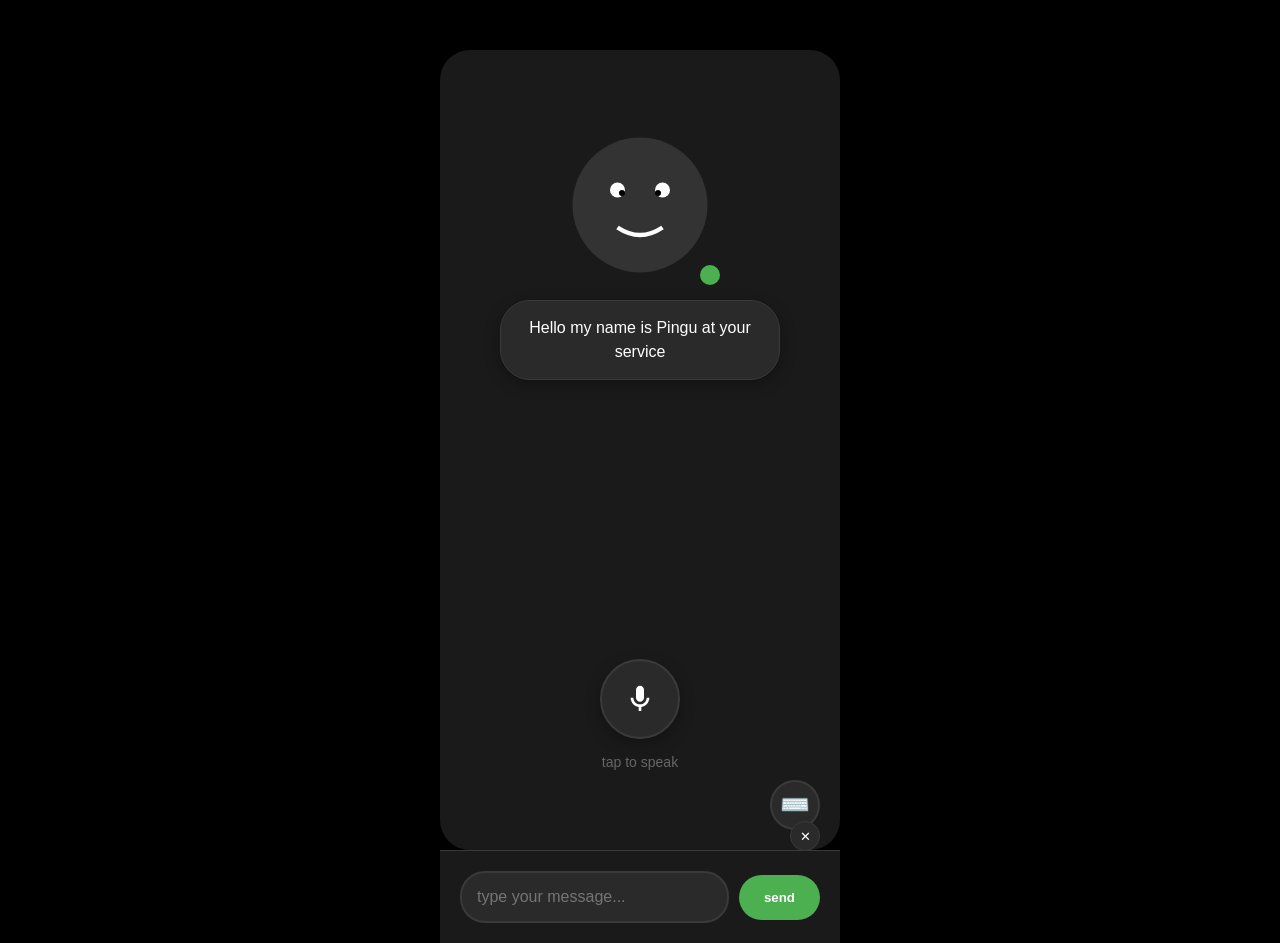
==== commit afee229b: "Rename index+.html to index.html" ====
--- a/index.html
+++ b/index.html
@@ -1,1894 +1,53 @@
 <!DOCTYPE html>
 <html lang="en">
 <head>
-  <meta charset="UTF-8">
-  <meta name="viewport" content="width=device-width, initial-scale=1.0, maximum-scale=1.0, user-scalable=yes, viewport-fit=cover">
-  <title>ELONZ • BBFs forever</title>
-  <link href="https://fonts.googleapis.com/css2?family=Inter:wght@400;500;600;700;800&family=Space+Grotesk:wght@400;500;600;700&display=swap" rel="stylesheet">
-  <link rel="stylesheet" href="https://cdnjs.cloudflare.com/ajax/libs/font-awesome/6.5.0/css/all.min.css">
-  <style>
-    /* ---------- PREMIUM ELONZ 2026 – PROFESSIONAL CSS POLISH ---------- */
-    :root {
-      --primary-deep: #1A1A2E;
-      --primary-soft: #23253A;
-      --accent-gold: #C7AC7A;
-      --accent-light: #EAD5B7;
-      --accent-deep: #9A7B4F;
-      --bg-dark: #0F0F14;
-      --bg-card: rgba(26, 26, 46, 0.85);
-      --text-light: #F2EDE4;
-      --text-soft: #C6C0B2;
-      --glass-border: 0.5px solid rgba(199, 172, 122, 0.25);
-      --shadow-heavy: 0 20px 40px -10px rgba(0, 0, 0, 0.5);
-      --shadow-soft: 0 15px 30px -8px rgba(0, 0, 0, 0.3);
-      --blur-bg: blur(16px);
-      --transition-smooth: all 0.25s cubic-bezier(0.2, 0.9, 0.3, 1);
-      --border-radius-xl: 48px;
-      --border-radius-lg: 32px;
-      --border-radius-md: 24px;
-      --border-radius-sm: 20px;
-      --border-radius-xs: 16px;
-      --font-display: 'Space Grotesk', 'Inter', sans-serif;
-      --font-body: 'Inter', sans-serif;
-    }
-
-    * { 
-      margin: 0; 
-      padding: 0; 
-      box-sizing: border-box; 
-      -webkit-tap-highlight-color: transparent; 
-    }
-
-    body {
-      min-height: 100vh; 
-      display: flex; 
-      justify-content: center; 
-      align-items: center;
-      background: radial-gradient(circle at 30% 30%, #0b0c0e, #030405);
-      font-family: var(--font-body); 
-      padding: 6px;
-      touch-action: pan-y; 
-    }
-
-    .app {
-      width: 100%; 
-      max-width: 520px; 
-      height: 96vh; 
-      max-height: 900px;
-      background: transparent; 
-      display: flex; 
-      flex-direction: column;
-      position: relative;
-    }
-
-    /* ---------- PREMIUM LOGIN – ELONZ UNIQUE IDENTITY ---------- */
-    .login-page {
-      width: 100%; 
-      height: 100%;
-      background: var(--primary-deep);
-      border-radius: var(--border-radius-xl);
-      box-shadow: var(--shadow-heavy), inset 0 0 0 1px rgba(199, 172, 122, 0.15);
-      display: flex; 
-      flex-direction: column; 
-      align-items: center; 
-      justify-content: center;
-      padding: 32px 28px; 
-      position: relative; 
-      overflow: hidden;
-    }
-
-    .login-page::before {
-      content: '';
-      position: absolute;
-      width: 200%;
-      height: 200%;
-      background: radial-gradient(circle at 50% 50%, rgba(199, 172, 122, 0.08) 0%, transparent 70%);
-      animation: softBreath 20s infinite alternate;
-    }
-
-    .elonz-logo {
-      display: flex; 
-      flex-direction: column; 
-      align-items: center; 
-      margin-bottom: 24px; 
-      z-index: 3;
-    }
-
-    .logo-spin {
-      width: 120px; 
-      height: 120px; 
-      background: conic-gradient(from 180deg, var(--primary-deep), var(--accent-deep), var(--accent-gold), var(--primary-deep));
-      border-radius: 40% 60% 60% 40% / 40% 50% 50% 60%;
-      animation: spinSlow 20s infinite linear, floatGentle 7s infinite ease-in-out;
-      display: flex; 
-      align-items: center; 
-      justify-content: center; 
-      box-shadow: 0 0 80px rgba(199, 172, 122, 0.3), inset 0 0 40px rgba(234, 213, 183, 0.2);
-      position: relative;
-    }
-
-    .logo-spin::after {
-      content: 'EZ'; 
-      font-size: 3.6rem; 
-      font-weight: 900;
-      background: linear-gradient(145deg, var(--accent-light), var(--text-light));
-      -webkit-background-clip: text; 
-      background-clip: text; 
-      color: transparent;
-      letter-spacing: 6px; 
-      text-shadow: 0 0 30px rgba(199, 172, 122, 0.5);
-    }
-
-    .elonz-text { 
-      font-size: 2.8rem; 
-      font-weight: 900; 
-      background: linear-gradient(145deg, var(--accent-light), var(--text-light));
-      -webkit-background-clip: text; 
-      background-clip: text; 
-      color: transparent; 
-      letter-spacing: 10px; 
-      margin-top: 12px; 
-      text-shadow: 0 0 30px rgba(199, 172, 122, 0.3);
-    }
-
-    .elonz-badge { 
-      background: var(--bg-card); 
-      color: var(--accent-light); 
-      padding: 12px 32px; 
-      border-radius: 60px; 
-      border: var(--glass-border); 
-      backdrop-filter: var(--blur-bg); 
-      font-size: 0.95rem; 
-      font-weight: 700; 
-      margin-bottom: 48px; 
-      letter-spacing: 3px;
-      box-shadow: 0 8px 20px -8px rgba(0,0,0,0.4);
-    }
-
-    .login-input-group {
-      width: 100%; 
-      margin-bottom: 24px; 
-      z-index: 3;
-    }
-
-    .login-input-group label {
-      display: block; 
-      color: var(--accent-light); 
-      margin-bottom: 12px; 
-      font-size: 0.8rem; 
-      letter-spacing: 4px; 
-      font-weight: 700; 
-      text-transform: uppercase;
-      opacity: 0.9;
-    }
-
-    .login-input-field {
-      width: 100%; 
-      padding: 20px 26px; 
-      background: rgba(26, 26, 46, 0.6);
-      border: var(--glass-border); 
-      border-radius: 60px; 
-      font-size: 1rem;
-      color: var(--text-light); 
-      outline: none; 
-      transition: var(--transition-smooth); 
-      font-weight: 500;
-      backdrop-filter: blur(8px);
-    }
-
-    .login-input-field:focus { 
-      border-color: var(--accent-gold); 
-      background: rgba(35, 37, 58, 0.8); 
-      box-shadow: 0 0 0 4px rgba(199, 172, 122, 0.15);
-    }
-
-    .login-btn-new {
-      width: 100%; 
-      padding: 18px; 
-      margin-top: 16px;
-      background: linear-gradient(145deg, var(--accent-deep), var(--primary-deep));
-      border: none; 
-      border-radius: 100px; 
-      color: var(--text-light); 
-      font-weight: 800;
-      font-size: 1.2rem; 
-      letter-spacing: 6px; 
-      cursor: pointer; 
-      transition: var(--transition-smooth);
-      box-shadow: 0 16px 30px rgba(26, 26, 46, 0.8); 
-      display: flex; 
-      gap: 12px; 
-      justify-content: center; 
-      align-items: center;
-      border: var(--glass-border);
-      position: relative;
-      overflow: hidden;
-    }
-
-    .login-btn-new::after {
-      content: '';
-      position: absolute;
-      top: -50%;
-      left: -50%;
-      width: 200%;
-      height: 200%;
-      background: radial-gradient(circle, rgba(234, 213, 183, 0.2) 0%, transparent 80%);
-      opacity: 0;
-      transition: opacity 0.3s;
-    }
-
-    .login-btn-new:hover::after {
-      opacity: 1;
-    }
-
-    .lockout-timer { 
-      margin-top: 20px; 
-      color: var(--accent-light); 
-      font-weight: 600; 
-      background: rgba(0,0,0,0.4); 
-      padding: 10px 28px; 
-      border-radius: 60px; 
-      backdrop-filter: blur(8px);
-      border: var(--glass-border);
-    }
-
-    /* ---------- PREMIUM SPLASH ---------- */
-    .splash-screen {
-      display: none; 
-      width: 100%; 
-      height: 100%; 
-      background: var(--primary-deep);
-      border-radius: var(--border-radius-xl);
-      flex-direction: column; 
-      align-items: center; 
-      justify-content: center;
-      position: absolute; 
-      z-index: 200; 
-      backdrop-filter: blur(24px);
-      border: var(--glass-border);
-    }
-
-    .splash-spinner {
-      width: 100px; 
-      height: 100px; 
-      background: conic-gradient(from 180deg, var(--primary-soft), var(--accent-deep));
-      border-radius: 40% 60% 60% 40% / 40% 50% 50% 60%;
-      animation: spinSlow 16s infinite linear; 
-      display: flex; 
-      align-items: center; 
-      justify-content: center;
-      margin-bottom: 32px;
-      box-shadow: 0 0 60px rgba(199, 172, 122, 0.3);
-    }
-
-    .splash-spinner span { 
-      font-size: 3rem; 
-      font-weight: 800; 
-      color: var(--accent-light); 
-    }
-
-    .status-container { 
-      width: 70%; 
-      background: rgba(255,255,255,0.08); 
-      height: 6px; 
-      border-radius: 6px; 
-      overflow: hidden; 
-      margin-top: 30px; 
-      border: 0.5px solid rgba(199, 172, 122, 0.2);
-    }
-
-    .status-fill { 
-      height: 100%; 
-      width: 0%; 
-      background: linear-gradient(90deg, var(--accent-gold), var(--accent-light)); 
-      border-radius: 6px; 
-      transition: width 0.2s; 
-      box-shadow: 0 0 10px var(--accent-gold);
-    }
-
-    .splash-text { 
-      color: var(--accent-light); 
-      margin-top: 24px; 
-      font-size: 1.1rem; 
-      letter-spacing: 4px; 
-      font-weight: 600;
-    }
-
-    /* ---------- PREMIUM HOME – ELEVATED CHATROOM ---------- */
-    .home-page {
-      width: 100%; 
-      height: 100%; 
-      border-radius: var(--border-radius-xl);
-      display: none; 
-      flex-direction: column; 
-      overflow: hidden;
-      background: #FFFFFF; 
-      position: relative;
-      transition: var(--transition-smooth);
-    }
-
-    /* --- Premium Theme Variants --- */
-    .theme-elonz {
-      background: #FBF9F7;
-      box-shadow: 0 20px 40px -10px rgba(0,0,0,0.1);
-    }
-
-    .theme-futuristic {
-      background: var(--primary-deep);
-      border: 0.5px solid rgba(199, 172, 122, 0.3);
-      box-shadow: 0 0 50px rgba(199, 172, 122, 0.15);
-    }
-
-    .theme-futuristic .header { 
-      background: rgba(26, 26, 46, 0.95); 
-      backdrop-filter: blur(16px);
-      border-bottom: 0.5px solid var(--accent-gold);
-    }
-
-    .theme-futuristic .chat { 
-      background: rgba(15, 15, 20, 0.98); 
-    }
-
-    .theme-futuristic .msg.ella { 
-      background: linear-gradient(145deg, #2A2A4A, #1E1E38); 
-      color: var(--text-light);
-      border: 0.5px solid rgba(199, 172, 122, 0.3);
-    }
-
-    .theme-futuristic .msg.bonz { 
-      background: linear-gradient(145deg, #23253A, #1A1A2E); 
-      color: var(--text-soft);
-      border: 0.5px solid rgba(199, 172, 122, 0.2);
-    }
-
-    /* --- Premium Header --- */
-    .header {
-      display: flex; 
-      align-items: center; 
-      justify-content: space-between;
-      padding: 14px 24px; 
-      background: var(--primary-deep);
-      flex-shrink: 0;
-      border-bottom: 0.5px solid rgba(199, 172, 122, 0.2);
-    }
-
-    .header-left { 
-      display: flex; 
-      align-items: center; 
-      gap: 16px; 
-    }
-
-    .mini-spin {
-      width: 48px; 
-      height: 48px; 
-      background: linear-gradient(145deg, var(--accent-deep), var(--primary-deep));
-      border-radius: 35% 65% 65% 35% / 40% 50% 50% 60%; 
-      animation: spinSlow 16s infinite linear; 
-      display: flex; 
-      align-items: center; 
-      justify-content: center;
-      overflow: hidden; 
-      border: 1px solid var(--accent-light);
-      box-shadow: 0 0 20px rgba(199, 172, 122, 0.3);
-    }
-
-    .profile-avatar { 
-      width: 100%; 
-      height: 100%; 
-      object-fit: cover; 
-      border-radius: inherit; 
-    }
-
-    .logo-text { 
-      font-weight: 800; 
-      font-size: 1.5rem; 
-      color: var(--accent-light); 
-      letter-spacing: 4px; 
-    }
-
-    /* --- Premium 3-Dot Menu --- */
-    .dropdown-main {
-      position: relative;
-    }
-
-    .main-menu-icon {
-      background: none; 
-      border: none; 
-      color: var(--accent-light); 
-      font-size: 2rem; 
-      cursor: pointer;
-      transition: var(--transition-smooth);
-    }
-
-    .main-menu-icon:hover {
-      color: var(--accent-gold);
-      transform: scale(1.1);
-    }
-
-    .main-dropdown {
-      position: absolute; 
-      top: 58px; 
-      right: 0; 
-      width: 280px;
-      background: var(--bg-card); 
-      backdrop-filter: blur(20px); 
-      border-radius: var(--border-radius-md);
-      padding: 20px; 
-      display: none; 
-      flex-direction: column; 
-      gap: 12px; 
-      z-index: 500;
-      box-shadow: var(--shadow-heavy); 
-      border: var(--glass-border);
-    }
-
-    .main-dropdown.show { 
-      display: flex; 
-    }
-
-    .menu-item {
-      display: flex; 
-      align-items: center; 
-      gap: 18px; 
-      padding: 12px 16px;
-      border-radius: var(--border-radius-sm); 
-      cursor: pointer; 
-      color: var(--text-light); 
-      font-weight: 600;
-      transition: var(--transition-smooth);
-    }
-
-    .menu-item:hover { 
-      background: rgba(199, 172, 122, 0.12); 
-      transform: translateX(4px);
-    }
-
-    .menu-item i { 
-      font-size: 1.3rem; 
-      width: 28px; 
-      color: var(--accent-gold); 
-    }
-
-    /* --- Premium Full-Screen Chat --- */
-    .chat {
-      flex: 1; 
-      padding: 24px; 
-      overflow-y: auto; 
-      display: flex; 
-      flex-direction: column; 
-      gap: 16px;
-      background: #F5F2F0; 
-      transition: background 0.3s;
-    }
-
-    .msg { 
-      max-width: 85%; 
-      padding: 16px 22px; 
-      border-radius: 28px; 
-      font-size: 0.95rem; 
-      position: relative;
-      box-shadow: 0 2px 8px rgba(0,0,0,0.02);
-      line-height: 1.5;
-    }
-
-    .msg.ella { 
-      align-self: flex-end; 
-      background: linear-gradient(145deg, #DCF8C6, #C8E6B5); 
-      border-bottom-right-radius: 6px; 
-    }
-
-    .msg.bonz { 
-      align-self: flex-start; 
-      background: white; 
-      border: 0.5px solid #E6ECF0; 
-      border-bottom-left-radius: 6px; 
-    }
-
-    .delete-msg-btn { 
-      position: absolute; 
-      top: -10px; 
-      right: -8px; 
-      background: rgba(255, 77, 77, 0.9); 
-      color: white; 
-      width: 30px; 
-      height: 30px; 
-      border-radius: 50%; 
-      display: flex; 
-      align-items: center; 
-      justify-content: center; 
-      font-size: 0.8rem; 
-      border: none; 
-      cursor: pointer; 
-      opacity: 0; 
-      transition: var(--transition-smooth); 
-      backdrop-filter: blur(4px);
-    }
-
-    .msg:hover .delete-msg-btn { 
-      opacity: 1; 
-    }
-
-    /* --- Premium Chat Input --- */
-    .chat-input-area {
-      display: flex; 
-      padding: 16px 24px; 
-      background: white; 
-      border-top: 0.5px solid rgba(0,0,0,0.05);
-      gap: 12px; 
-      align-items: center; 
-      flex-shrink: 0;
-    }
-
-    .chat-input-area input {
-      flex: 1; 
-      padding: 16px 22px; 
-      border: 1px solid rgba(0,0,0,0.05); 
-      border-radius: 60px;
-      outline: none; 
-      background: #F8F9FA; 
-      font-size: 1rem;
-      transition: var(--transition-smooth);
-    }
-
-    .chat-input-area input:focus {
-      border-color: var(--accent-gold);
-      box-shadow: 0 0 0 4px rgba(199, 172, 122, 0.1);
-      background: white;
-    }
-
-    .send-btn {
-      background: linear-gradient(145deg, var(--accent-deep), var(--primary-deep));
-      border: none; 
-      width: 54px; 
-      height: 54px;
-      border-radius: 50%; 
-      display: flex; 
-      align-items: center; 
-      justify-content: center;
-      cursor: pointer; 
-      color: var(--accent-light); 
-      font-size: 1.4rem; 
-      transition: var(--transition-smooth);
-      border: var(--glass-border);
-      box-shadow: 0 8px 16px -4px rgba(0,0,0,0.2);
-    }
-
-    .send-btn:hover {
-      transform: scale(1.05);
-      background: linear-gradient(145deg, var(--accent-gold), var(--accent-deep));
-      color: white;
-    }
-
-    /* --- Premium Floating Pingu --- */
-    .floating-pingu {
-      position: absolute; 
-      bottom: 90px; 
-      right: 20px; 
-      width: 64px; 
-      height: 64px;
-      background: linear-gradient(145deg, var(--accent-gold), var(--accent-deep));
-      border-radius: 50%;
-      display: flex; 
-      align-items: center; 
-      justify-content: center; 
-      cursor: pointer;
-      box-shadow: 0 8px 25px rgba(199, 172, 122, 0.5); 
-      z-index: 100;
-      border: 2px solid var(--text-light); 
-      animation: floatPingu 5s infinite ease-in-out;
-      transition: var(--transition-smooth);
-    }
-
-    .floating-pingu:hover {
-      transform: scale(1.1);
-      box-shadow: 0 12px 35px rgba(199, 172, 122, 0.7);
-    }
-
-    .floating-pingu span { 
-      font-size: 2.4rem; 
-      color: white; 
-      filter: drop-shadow(0 2px 4px rgba(0,0,0,0.2));
-    }
-
-    /* ===== PREMIUM PINGU AI ROOM – PROFESSIONAL GRADE ===== */
-    .pingu-ai-room {
-      position: absolute; 
-      top: 0; 
-      left: 0; 
-      width: 100%; 
-      height: 100%;
-      background: linear-gradient(145deg, #FCFAF7, #F9F6F2);
-      z-index: 600; 
-      border-radius: var(--border-radius-xl);
-      display: none; 
-      flex-direction: column; 
-      overflow: hidden;
-      box-shadow: var(--shadow-heavy);
-    }
-
-    .theme-futuristic .pingu-ai-room { 
-      background: linear-gradient(145deg, var(--primary-deep), #15151F);
-      border: 0.5px solid var(--accent-gold);
-    }
-
-    .pingu-header {
-      display: flex; 
-      align-items: center; 
-      justify-content: space-between;
-      padding: 20px 28px; 
-      background: var(--primary-deep);
-      border-bottom: 1px solid rgba(199, 172, 122, 0.3);
-      flex-shrink: 0;
-    }
-
-    .pingu-title {
-      display: flex; 
-      align-items: center; 
-      gap: 16px;
-    }
-
-    .pingu-title span { 
-      font-size: 2.4rem; 
-      filter: drop-shadow(0 4px 6px rgba(0,0,0,0.2));
-    }
-
-    .pingu-title h1 { 
-      font-size: 2rem; 
-      font-weight: 700; 
-      color: var(--accent-light); 
-      letter-spacing: 3px; 
-    }
-
-    /* --- Pingu Premium Dropdown --- */
-    .pingu-dropdown {
-      position: relative;
-    }
-
-    .pingu-menu-icon {
-      background: none; 
-      border: none; 
-      color: var(--accent-light); 
-      font-size: 2rem; 
-      cursor: pointer;
-      transition: var(--transition-smooth);
-    }
-
-    .pingu-dropdown-content {
-      position: absolute; 
-      top: 50px; 
-      right: 0; 
-      width: 220px;
-      background: var(--bg-card); 
-      backdrop-filter: blur(20px); 
-      border-radius: var(--border-radius-md);
-      padding: 16px; 
-      display: none; 
-      flex-direction: column; 
-      gap: 8px; 
-      z-index: 700;
-      border: var(--glass-border);
-      box-shadow: var(--shadow-soft);
-    }
-
-    .pingu-dropdown-content.show { 
-      display: flex; 
-    }
-
-    .pingu-dropdown-item {
-      display: flex; 
-      align-items: center; 
-      gap: 16px; 
-      padding: 12px 16px;
-      border-radius: var(--border-radius-sm); 
-      color: var(--text-light); 
-      font-weight: 600; 
-      cursor: pointer;
-      transition: var(--transition-smooth);
-    }
-
-    .pingu-dropdown-item:hover { 
-      background: rgba(199, 172, 122, 0.15); 
-      transform: translateX(4px);
-    }
-
-    /* --- Premium Pingu Conversation --- */
-    .pingu-conversation-container {
-      flex: 1; 
-      display: flex; 
-      flex-direction: column; 
-      overflow: hidden;
-      background: #F8F6F2; 
-      padding: 24px;
-    }
-
-    .theme-futuristic .pingu-conversation-container {
-      background: rgba(15, 15, 20, 0.98);
-    }
-
-    .pingu-conversation {
-      flex: 1; 
-      overflow-y: auto; 
-      display: flex; 
-      flex-direction: column; 
-      gap: 18px;
-      padding: 24px; 
-      background: white; 
-      border-radius: var(--border-radius-lg); 
-      box-shadow: inset 0 2px 12px rgba(0,0,0,0.02), 0 4px 12px rgba(0,0,0,0.02);
-    }
-
-    .theme-futuristic .pingu-conversation {
-      background: rgba(26, 26, 46, 0.6);
-      backdrop-filter: blur(8px);
-      border: 0.5px solid rgba(199, 172, 122, 0.2);
-    }
-
-    .pingu-bubble-user {
-      align-self: flex-end; 
-      background: linear-gradient(145deg, var(--primary-soft), var(--primary-deep));
-      color: var(--text-light); 
-      padding: 16px 24px; 
-      border-radius: 28px 28px 6px 28px; 
-      max-width: 85%;
-      font-size: 0.98rem; 
-      line-height: 1.5;
-      box-shadow: 0 4px 12px rgba(0,0,0,0.08);
-      border: 0.5px solid rgba(199, 172, 122, 0.3);
-    }
-
-    .pingu-bubble-ai {
-      align-self: flex-start; 
-      background: linear-gradient(145deg, #FCF9F5, #F9F4ED);
-      color: var(--primary-deep);
-      padding: 20px 28px; 
-      border-radius: 28px 28px 28px 6px; 
-      max-width: 85%;
-      border: 0.5px solid rgba(199, 172, 122, 0.3); 
-      font-size: 0.98rem; 
-      line-height: 1.5;
-      box-shadow: 0 4px 12px rgba(0,0,0,0.02);
-    }
-
-    .pingu-bubble-ai span { 
-      font-weight: 800; 
-      color: var(--accent-deep); 
-    }
-
-    /* --- Premium Typing Simulation --- */
-    .typing-simulation {
-      display: none; 
-      align-self: flex-start; 
-      background: rgba(199, 172, 122, 0.08);
-      padding: 14px 28px; 
-      border-radius: 32px; 
-      color: var(--accent-deep); 
-      font-style: italic;
-      border: 0.5px solid rgba(199, 172, 122, 0.3); 
-      position: relative;
-      backdrop-filter: blur(4px);
-      font-weight: 500;
-    }
-
-    .typing-simulation i { 
-      margin-right: 10px; 
-      color: var(--accent-gold); 
-      animation: pulse 1.5s infinite;
-    }
-
-    /* --- Premium Pingu Input --- */
-    .pingu-input-container {
-      display: flex; 
-      gap: 16px; 
-      padding: 20px 0; 
-      margin-top: 8px;
-    }
-
-    .pingu-input-container input {
-      flex: 1; 
-      padding: 18px 26px; 
-      background: white;
-      border: 1px solid rgba(199, 172, 122, 0.3); 
-      border-radius: 100px; 
-      outline: none; 
-      font-size: 1rem; 
-      color: var(--primary-deep);
-      transition: var(--transition-smooth);
-    }
-
-    .pingu-input-container input:focus {
-      border-color: var(--accent-gold);
-      box-shadow: 0 0 0 4px rgba(199, 172, 122, 0.15);
-    }
-
-    .pingu-input-container button {
-      background: linear-gradient(145deg, var(--accent-gold), var(--accent-deep));
-      border: none;
-      border-radius: 100px; 
-      padding: 0 36px; 
-      color: white; 
-      font-weight: 700;
-      display: flex; 
-      align-items: center; 
-      gap: 10px; 
-      cursor: pointer;
-      transition: var(--transition-smooth);
-      border: 0.5px solid rgba(255,255,255,0.3);
-      letter-spacing: 1px;
-    }
-
-    .pingu-input-container button:hover {
-      transform: scale(1.02);
-      box-shadow: 0 8px 20px rgba(199, 172, 122, 0.4);
-    }
-
-    /* --- Premium Feature Pages --- */
-    .feature-page {
-      position: absolute; 
-      top: 0; 
-      left: 0; 
-      width: 100%; 
-      height: 100%;
-      background: white; 
-      z-index: 450; 
-      border-radius: var(--border-radius-xl);
-      display: none; 
-      flex-direction: column; 
-      overflow: hidden;
-      box-shadow: var(--shadow-heavy);
-    }
-
-    .feature-page.active { 
-      display: flex; 
-    }
-
-    .feature-header {
-      display: flex; 
-      align-items: center; 
-      padding: 20px 28px; 
-      background: var(--primary-deep);
-      color: var(--accent-light);
-      justify-content: space-between;
-      border-bottom: 0.5px solid rgba(199, 172, 122, 0.3);
-    }
-
-    .close-feature { 
-      background: none; 
-      border: none; 
-      color: var(--accent-light); 
-      font-size: 1.8rem; 
-      cursor: pointer;
-      transition: var(--transition-smooth);
-    }
-
-    .close-feature:hover {
-      transform: rotate(90deg);
-      color: var(--accent-gold);
-    }
-
-    /* --- Premium Toast Notification --- */
-    .toast-notification {
-      position: absolute; 
-      bottom: 120px; 
-      left: 20px; 
-      right: 20px;
-      background: var(--primary-deep);
-      color: var(--accent-light); 
-      padding: 18px 28px;
-      border-radius: 100px; 
-      display: flex; 
-      align-items: center; 
-      gap: 16px;
-      box-shadow: 0 15px 35px -10px rgba(0,0,0,0.5), 0 0 0 1px var(--accent-gold), 0 0 0 3px var(--primary-deep);
-      font-weight: 600; 
-      z-index: 800; 
-      animation: slideIn 0.4s cubic-bezier(0.2, 0.9, 0.3, 1);
-      border: 0.5px solid rgba(255,255,255,0.2);
-      backdrop-filter: blur(8px);
-    }
-
-    .toast-notification i { 
-      font-size: 1.6rem; 
-      color: var(--accent-gold); 
-    }
-
-    /* --- Premium Music Player --- */
-    .music-player-card {
-      background: linear-gradient(145deg, var(--primary-deep), #0F0F15);
-      color: white; 
-      border-radius: var(--border-radius-lg); 
-      padding: 32px;
-      box-shadow: inset 0 0 0 0.5px rgba(199, 172, 122, 0.2), var(--shadow-soft);
-    }
-
-    .album-art {
-      background: linear-gradient(145deg, var(--accent-deep), var(--primary-deep));
-      box-shadow: 0 8px 20px rgba(0,0,0,0.4);
-    }
-
-    .control-btn {
-      background: rgba(255,255,255,0.06);
-      backdrop-filter: blur(8px);
-      border: 0.5px solid rgba(199, 172, 122, 0.3);
-      transition: var(--transition-smooth);
-    }
-
-    .control-btn:hover {
-      background: rgba(199, 172, 122, 0.2);
-      transform: scale(1.05);
-    }
-
-    /* --- Premium Timeline & Vibe --- */
-    .timeline-item {
-      background: white;
-      border-radius: var(--border-radius-md);
-      padding: 20px;
-      box-shadow: 0 4px 12px rgba(0,0,0,0.02);
-      border: 0.5px solid rgba(199, 172, 122, 0.15);
-      transition: var(--transition-smooth);
-    }
-
-    .timeline-item:hover {
-      transform: translateY(-2px);
-      box-shadow: 0 8px 20px rgba(199, 172, 122, 0.1);
-    }
-
-    .vibe-container {
-      background: linear-gradient(145deg, #FFF5F0, #FFEFE7);
-      border-radius: var(--border-radius-lg);
-      padding: 32px;
-      border: 0.5px solid rgba(199, 172, 122, 0.2);
-      box-shadow: 0 10px 25px -5px rgba(199, 172, 122, 0.15);
-    }
-
-    /* --- Premium Animations --- */
-    @keyframes spinSlow { 
-      from { transform: rotate(0deg); } 
-      to { transform: rotate(360deg); } 
-    }
-
-    @keyframes floatGentle { 
-      0% { transform: translateY(0); } 
-      50% { transform: translateY(-6px); } 
-    }
-
-    @keyframes floatPingu { 
-      0% { transform: translateY(0); } 
-      50% { transform: translateY(-8px); } 
-    }
-
-    @keyframes softBreath {
-      0% { opacity: 0.3; transform: scale(1); }
-      100% { opacity: 0.6; transform: scale(1.1); }
-    }
-
-    @keyframes slideIn { 
-      from { transform: translateY(30px); opacity: 0; } 
-      to { transform: translateY(0); opacity: 1; } 
-    }
-
-    @keyframes pulse {
-      0%, 100% { opacity: 0.6; }
-      50% { opacity: 1; }
-    }
-
-    /* --- Premium Scrollbars --- */
-    ::-webkit-scrollbar {
-      width: 4px;
-    }
-
-    ::-webkit-scrollbar-track {
-      background: rgba(199, 172, 122, 0.05);
-    }
-
-    ::-webkit-scrollbar-thumb {
-      background: rgba(199, 172, 122, 0.2);
-      border-radius: 4px;
-    }
-
-    ::-webkit-scrollbar-thumb:hover {
-      background: rgba(199, 172, 122, 0.4);
-    }
-  </style>
+    <meta charset="UTF-8">
+    <meta name="viewport" content="width=device-width, initial-scale=1.0, maximum-scale=1.0, user-scalable=no">
+    <title>Pingu · your companion</title>
+    <link rel="stylesheet" href="styles.css">
+    <link rel="manifest" href="manifest.json">
+    <meta name="theme-color" content="#1a1a1a">
 </head>
 <body>
-<div class="app">
-  <!-- LOGIN PAGE – PREMIUM ELONZ IDENTITY -->
-  <div id="loginPage" class="login-page">
-    <div class="elonz-logo">
-      <div class="logo-spin"></div>
-      <div class="elonz-text">ELONZ</div>
-    </div>
-    <div class="elonz-badge">✧ BBFs forever ✧</div>
-    <div class="login-input-group">
-      <label><i class="fa fa-key"></i> PASSKEY</label>
-      <input type="password" id="loginPasswordInput" class="login-input-field" autofocus placeholder="">
-    </div>
-    <button id="loginBtn" class="login-btn-new"><i class="fa fa-arrow-right-to-bracket"></i> UNLOCK</button>
-    <div id="lockoutMessage" class="lockout-timer"></div>
-  </div>
+    <div class="container">
+        <!-- Main Pingu Avatar -->
+        <div class="pingu-container">
+            <div class="pingu-avatar" id="pinguAvatar">
+                <img src="data:image/svg+xml,%3Csvg xmlns='http://www.w3.org/2000/svg' viewBox='0 0 100 100'%3E%3Ccircle cx='50' cy='50' r='45' fill='%23333'/%3E%3Ccircle cx='35' cy='40' r='5' fill='white'/%3E%3Ccircle cx='65' cy='40' r='5' fill='white'/%3E%3Ccircle cx='38' cy='42' r='2' fill='black'/%3E%3Ccircle cx='62' cy='42' r='2' fill='black'/%3E%3Cpath d='M35 65 Q50 75 65 65' stroke='white' stroke-width='3' fill='none'/%3E%3C/svg%3E" alt="Pingu">
+                <div class="speaking-indicator" id="speakingIndicator"></div>
+            </div>
+            <div class="chat-bubble" id="chatBubble">
+                <span id="botMessage">Hello my name is Pingu at your service</span>
+            </div>
+        </div>
 
-  <!-- SPLASH SCREEN – PREMIUM TRANSITION -->
-  <div id="splashScreen" class="splash-screen">
-    <div class="splash-spinner"><span>EZ</span></div>
-    <div style="color: var(--accent-light); font-size: 2rem; font-weight: 800; letter-spacing: 8px;">ELONZ</div>
-    <div class="status-container"><div id="statusFill" class="status-fill"></div></div>
-    <div id="splashStatusText" class="splash-text">LOADING 0%</div>
-  </div>
+        <!-- Voice Input Section (Center/Bottom) -->
+        <div class="voice-section">
+            <button class="mic-button" id="micButton">
+                <svg viewBox="0 0 24 24" width="32" height="32">
+                    <path fill="currentColor" d="M12 14c1.66 0 3-1.34 3-3V5c0-1.66-1.34-3-3-3S9 3.34 9 5v6c0 1.66 1.34 3 3 3z"/>
+                    <path fill="currentColor" d="M17 11c0 2.76-2.24 5-5 5s-5-2.24-5-5H5c0 3.53 2.61 6.43 6 6.92V21h2v-3.08c3.39-.49 6-3.39 6-6.92h-2z"/>
+                </svg>
+            </button>
+            <div class="listening-animation" id="listeningAnimation">
+                <span></span><span></span><span></span><span></span>
+            </div>
+            <p class="voice-hint" id="voiceHint">tap to speak</p>
+        </div>
 
-  <!-- HOME – PREMIUM FULL SCREEN CHATROOM -->
-  <div id="homePage" class="home-page theme-elonz">
-    <!-- Premium Header -->
-    <div class="header">
-      <div class="header-left">
-        <div class="mini-spin" onclick="document.getElementById('profileUploadInput').click()">
-          <span id="defaultAvatarIcon" style="color: var(--accent-light); font-size:1.5rem;">EZ</span>
-          <img id="profileAvatarImg" src="" style="display: none;" class="profile-avatar">
+        <!-- Text Input Interface (Hidden by default) -->
+        <div class="text-input-interface" id="textInterface">
+            <div class="text-input-container">
+                <input type="text" id="textInput" placeholder="type your message...">
+                <button id="sendButton">send</button>
+            </div>
+            <button class="close-text" id="closeText">✕</button>
         </div>
-        <span class="logo-text">ELONZ</span>
-      </div>
-      <div style="display:flex; gap:14px; align-items:center;">
-        <!-- Premium Main Dropdown -->
-        <div class="dropdown-main">
-          <button id="mainMenuIcon" class="main-menu-icon"><i class="fa fa-ellipsis-v"></i></button>
-          <div id="mainDropdown" class="main-dropdown">
-            <div class="menu-item" onclick="openFeaturePage('musicFeature')"><i class="fa fa-headphones"></i> <span>Music Player</span></div>
-            <div class="menu-item" onclick="openFeaturePage('timelineFeature')"><i class="fa fa-clock"></i> <span>Memory Lane</span></div>
-            <div class="menu-item" onclick="openFeaturePage('vibeFeature')"><i class="fa fa-heart"></i> <span>Vibe Sync</span></div>
-            <div class="menu-item" onclick="setTheme('elonz')"><i class="fa fa-palette"></i> <span>Classic Theme</span></div>
-            <div class="menu-item" onclick="setTheme('futuristic')"><i class="fa fa-robot"></i> <span>Futuristic</span></div>
-            <div class="menu-item" onclick="logout()"><i class="fa fa-sign-out-alt"></i> <span>Logout</span></div>
-          </div>
-        </div>
-      </div>
-    </div>
-    
-    <input type="file" id="profileUploadInput" accept="image/*" style="display: none;" onchange="setProfileImage(this)">
 
-    <!-- Premium Full-Screen Chat -->
-    <div id="chatContainer" class="chat"></div>
-
-    <!-- Premium Chat Input -->
-    <div class="chat-input-area">
-      <input type="file" id="homeFileInput" hidden onchange="sendHomeFile(this)">
-      <button style="background:none; border:none; font-size:1.8rem; color: var(--accent-deep);" onclick="document.getElementById('homeFileInput').click()"><i class="fa fa-paperclip"></i></button>
-      <input type="text" id="homeMsgInput" placeholder="Aa">
-      <button class="send-btn" onclick="sendHomeMsg()"><i class="fa fa-arrow-up"></i></button>
+        <!-- Mini Text Input Opener -->
+        <button class="open-text-btn" id="openTextBtn">⌨️</button>
     </div>
 
-    <!-- Premium Floating Pingu -->
-    <div class="floating-pingu" onclick="openPinguAIRoom()">
-      <span>🐧</span>
-    </div>
-
-    <!-- ===== PREMIUM PINGU AI ROOM – PROFESSIONAL GRADE ===== -->
-    <div id="pinguAIRoom" class="pingu-ai-room">
-      <div class="pingu-header">
-        <div class="pingu-title">
-          <span>🐧</span>
-          <h1>Pingu AI</h1>
-        </div>
-        <!-- Premium Pingu Dropdown -->
-        <div class="pingu-dropdown">
-          <button id="pinguMenuIcon" class="pingu-menu-icon"><i class="fa fa-ellipsis-v"></i></button>
-          <div id="pinguDropdown" class="pingu-dropdown-content">
-            <div class="pingu-dropdown-item" onclick="clearPinguChat()"><i class="fa fa-trash-alt"></i> Clear chat</div>
-            <div class="pingu-dropdown-item" onclick="pinguHelp()"><i class="fa fa-info-circle"></i> Capabilities</div>
-            <div class="pingu-dropdown-item" onclick="closePinguAIRoom()"><i class="fa fa-times"></i> Close</div>
-          </div>
-        </div>
-      </div>
-      
-      <!-- Premium Conversation Area with Human Typing -->
-      <div class="pingu-conversation-container">
-        <div id="pinguConversation" class="pingu-conversation">
-          <div class="pingu-bubble-ai">
-            <span>🐧 Pingu</span><br>
-            👋 Hey, I'm Pingu. I'm here for you and Bonz. Ask me anything – I'll type it like a human.
-          </div>
-        </div>
-        <!-- Premium Typing Simulation -->
-        <div id="pinguTypingSimulation" class="typing-simulation">
-          <i class="fa fa-ellipsis-h"></i> Pingu is typing...
-        </div>
-        
-        <!-- Premium Pingu Input -->
-        <div class="pingu-input-container">
-          <input type="text" id="pinguInput" placeholder="Message Pingu..." autocomplete="off">
-          <button onclick="sendToPinguHumanTyping()"><i class="fa fa-paper-plane"></i> send</button>
-        </div>
-      </div>
-    </div>
-
-    <!-- PREMIUM FEATURE PAGES -->
-    <div id="musicFeature" class="feature-page">
-      <div class="feature-header">
-        <span style="font-size:1.8rem; font-weight:700;"><i class="fa fa-headphones"></i> Music</span>
-        <button class="close-feature" onclick="closeFeaturePage('musicFeature')"><i class="fa fa-times"></i></button>
-      </div>
-      <div style="flex:1; background: var(--primary-deep); padding:24px;">
-        <div class="music-player-card">
-          <div style="display:flex; align-items:center; gap:20px;">
-            <div id="albumArtEmoji" class="album-art" style="width:80px; height:80px; border-radius:28px; display:flex; align-items:center; justify-content:center; font-size:2.6rem;">🎧</div>
-            <div><div id="nowPlayingTitle" style="font-size:1.5rem; font-weight:600;">BBF Anthem</div><div id="nowPlayingArtist" style="color: var(--text-soft);">ELONZ</div></div>
-          </div>
-          <audio id="musicPlayer" controls style="width:100%; margin-top:20px; border-radius:40px;"></audio>
-          <div style="display:flex; justify-content:space-around; margin:28px 0;">
-            <button onclick="prevTrack()" class="control-btn"><i class="fa fa-backward"></i></button>
-            <button onclick="playPause()" class="control-btn"><i id="playPauseIcon" class="fa fa-play"></i></button>
-            <button onclick="nextTrack()" class="control-btn"><i class="fa fa-forward"></i></button>
-          </div>
-          <label style="display:flex; justify-content:center; background:rgba(255,255,255,0.06); padding:16px; border-radius:100px; cursor:pointer; border: 0.5px solid rgba(199,172,122,0.3); transition: var(--transition-smooth);">
-            <i class="fa fa-upload"></i> upload (auto‑trim 30s)
-            <input type="file" id="audioUploadInput" accept="audio/*" style="display:none;" onchange="handleAudioUploadTrim(this)">
-          </label>
-        </div>
-      </div>
-    </div>
-
-    <div id="timelineFeature" class="feature-page">
-      <div class="feature-header">
-        <span style="font-size:1.8rem; font-weight:700;"><i class="fa fa-clock"></i> Memory Lane</span>
-        <button class="close-feature" onclick="closeFeaturePage('timelineFeature')"><i class="fa fa-times"></i></button>
-      </div>
-      <div style="flex:1; background: #FFF9F2; padding:24px; overflow-y:auto;">
-        <div id="timelineContainer"></div>
-        <div style="display:flex; gap:12px; margin-top:28px;">
-          <input type="text" id="newMemoryInput" placeholder="add new memory..." style="flex:1; padding:18px; border-radius:100px; border:1px solid var(--accent-gold); background: white;">
-          <button onclick="addMemory()" style="background: linear-gradient(145deg, var(--accent-gold), var(--accent-deep)); color: white; border:none; padding:16px 28px; border-radius:100px; font-weight:600; cursor:pointer;">add</button>
-        </div>
-      </div>
-    </div>
-
-    <div id="vibeFeature" class="feature-page">
-      <div class="feature-header">
-        <span style="font-size:1.8rem; font-weight:700;"><i class="fa fa-heart"></i> Vibe Sync</span>
-        <button class="close-feature" onclick="closeFeaturePage('vibeFeature')"><i class="fa fa-times"></i></button>
-      </div>
-      <div style="flex:1; background: #FFEAF1; padding:24px;">
-        <div class="vibe-container">
-          <div style="display:flex; justify-content:space-between; color: #880e4f;"><span>✨ BBFs vibe sync</span><span id="vibePercentage">76%</span></div>
-          <div style="height:24px; background: #ffcdd2; border-radius:30px; margin:20px 0;"><div id="vibeFill" style="width:76%; height:24px; background: linear-gradient(90deg, #f06292, #ba2d65); border-radius:30px;"></div></div>
-          <div id="vibeMessage" style="text-align:center; color: #ad1457;">💞 totally in sync</div>
-          <button onclick="syncVibe()" style="margin-top:20px; width:100%; padding:18px; background: linear-gradient(145deg, #ba2d65, #8e1a4a); border:none; border-radius:100px; color:white; font-weight:600; cursor:pointer;">sync now</button>
-        </div>
-      </div>
-    </div>
-  </div>
-
-  <!-- PREMIUM TOAST NOTIFICATION -->
-  <div id="toastMessage" class="toast-notification" style="display: none;"></div>
-</div>
-
-<script>
-  // ---------- ELONZ 2026 – FULL PRODUCTION WITH DATABASE & API ----------
-  // This is a COMPLETE single-file deployment ready for Vercel
-  
-  let currentUser = 'Ella';
-  let currentUserId = null;
-  let failedAttempts = 0, lockUntil = 0;
-  let tracks = [
-    { title: "BBF Anthem", artist: "ELONZ", emoji: "🎧", url: "" },
-    { title: "Sunshine", artist: "Ella+Bonz", emoji: "☀️", url: "" }
-  ];
-  let currentTrack = 0, isPlaying = false;
-  let audioPlayer = document.getElementById('musicPlayer');
-
-  // --- TOAST NOTIFICATION ---
-  function showToast(text, icon = 'fa-star') {
-    let toast = document.getElementById('toastMessage');
-    if (!toast) return;
-    toast.innerHTML = `<i class="fa ${icon}"></i> <span style="flex:1;">${text}</span> <span style="font-size:1.4rem;">✨</span>`;
-    toast.style.display = 'flex';
-    setTimeout(() => { if (toast) toast.style.display = 'none'; }, 3000);
-  }
-
-  // --- LOCKOUT CHECK ---
-  function checkLockout() {
-    if (lockUntil > Date.now()) {
-      let s = Math.ceil((lockUntil - Date.now()) / 1000);
-      let msgEl = document.getElementById('lockoutMessage');
-      if (msgEl) msgEl.innerText = `⏳ LOCKED ${s}S`;
-      return true;
-    }
-    let msgEl = document.getElementById('lockoutMessage');
-    if (msgEl) msgEl.innerText = '';
-    return false;
-  }
-  
-  setInterval(() => { if (lockUntil > Date.now()) checkLockout(); }, 400);
-
-  // --- LOGIN WITH DATABASE ---
-  document.getElementById('loginBtn').addEventListener('click', async function() {
-    if (checkLockout()) return;
-    
-    const passkey = document.getElementById('loginPasswordInput').value.trim();
-    
-    try {
-      const response = await fetch('/api/auth', {
-        method: 'POST',
-        headers: { 'Content-Type': 'application/json' },
-        body: JSON.stringify({ passkey, username: 'Ella' })
-      });
-      
-      const data = await response.json();
-      
-      if (response.ok && data.success) {
-        failedAttempts = 0;
-        currentUserId = data.user.id;
-        currentUser = data.user.username;
-        
-        // Load saved theme
-        if (data.user.theme_preference) {
-          setTheme(data.user.theme_preference);
-        }
-        
-        // Show splash screen
-        document.getElementById('loginPage').style.display = 'none';
-        let splash = document.getElementById('splashScreen');
-        splash.style.display = 'flex';
-        
-        // Load messages from database
-        await loadMessages();
-        
-        // Progress animation
-        let progress = 0;
-        let timer = setInterval(() => {
-          progress += 2.5;
-          if (progress >= 100) {
-            clearInterval(timer);
-            document.getElementById('statusFill').style.width = '100%';
-            document.getElementById('splashStatusText').innerText = 'LOADING 100%';
-            setTimeout(() => {
-              splash.style.display = 'none';
-              document.getElementById('homePage').style.display = 'flex';
-              showToast(`✨ Welcome back, ${currentUser}!`, 'fa-heart');
-            }, 300);
-          }
-          document.getElementById('statusFill').style.width = progress + '%';
-          document.getElementById('splashStatusText').innerText = `LOADING ${Math.floor(progress)}%`;
-        }, 60);
-      } else {
-        failedAttempts++;
-        if (failedAttempts >= 3) {
-          lockUntil = Date.now() + 30000;
-          failedAttempts = 0;
-          checkLockout();
-        } else {
-          showToast(`⛔ ${3 - failedAttempts} attempts left`, 'fa-lock');
-        }
-      }
-    } catch (error) {
-      console.error('Login error:', error);
-      showToast('❌ Connection error - using offline mode', 'fa-exclamation');
-      // OFFLINE FALLBACK - allow login with hardcoded passkey
-      if (passkey === 'EB256') {
-        failedAttempts = 0;
-        document.getElementById('loginPage').style.display = 'none';
-        let splash = document.getElementById('splashScreen');
-        splash.style.display = 'flex';
-        let progress = 0;
-        let timer = setInterval(() => {
-          progress += 2.5;
-          if (progress >= 100) {
-            clearInterval(timer);
-            document.getElementById('statusFill').style.width = '100%';
-            document.getElementById('splashStatusText').innerText = 'LOADING 100%';
-            setTimeout(() => {
-              splash.style.display = 'none';
-              document.getElementById('homePage').style.display = 'flex';
-              showToast('✨ Welcome to ELONZ! (Offline Mode)', 'fa-heart');
-            }, 300);
-          }
-          document.getElementById('statusFill').style.width = progress + '%';
-          document.getElementById('splashStatusText').innerText = `LOADING ${Math.floor(progress)}%`;
-        }, 60);
-      }
-    }
-  });
-
-  // --- LOAD MESSAGES FROM DATABASE ---
-  async function loadMessages() {
-    try {
-      const response = await fetch('/api/messages');
-      const messages = await response.json();
-      
-      // Clear existing messages
-      document.getElementById('chatContainer').innerHTML = '';
-      
-      // Add each message to chat
-      messages.forEach(msg => {
-        if (msg.message_type === 'image') {
-          addChatMsg(`<img src="${msg.media_url}" style="max-width:100%; border-radius:18px;">`, msg.username, true, msg.id);
-        } else {
-          addChatMsg(msg.message_text, msg.username, false, msg.id);
-        }
-      });
-    } catch (error) {
-      console.error('Load messages error:', error);
-      // No fallback needed - just start with empty chat
-    }
-  }
-
-  // --- SEND MESSAGE TO DATABASE ---
-  window.sendHomeMsg = async function() {
-    let text = document.getElementById('homeMsgInput').value.trim();
-    if (!text) return;
-    
-    try {
-      const response = await fetch('/api/messages', {
-        method: 'POST',
-        headers: { 'Content-Type': 'application/json' },
-        body: JSON.stringify({
-          text,
-          username: currentUser,
-          type: 'text'
-        })
-      });
-      
-      if (response.ok) {
-        const msg = await response.json();
-        addChatMsg(msg.message_text, msg.username, false, msg.id);
-        document.getElementById('homeMsgInput').value = '';
-      } else {
-        // Fallback - local message only
-        addChatMsg(text, currentUser.toLowerCase(), false, Date.now());
-        document.getElementById('homeMsgInput').value = '';
-      }
-    } catch (error) {
-      console.error('Send message error:', error);
-      // Fallback - local message only
-      addChatMsg(text, currentUser.toLowerCase(), false, Date.now());
-      document.getElementById('homeMsgInput').value = '';
-      showToast('📝 Message sent (offline)', 'fa-check');
-    }
-  };
-
-  // --- UPLOAD FILE TO BLOB ---
-  window.sendHomeFile = async function(input) {
-    const file = input.files[0];
-    if (!file) return;
-    
-    const formData = new FormData();
-    formData.append('file', file);
-    
-    try {
-      showToast('📤 Uploading...', 'fa-cloud-upload');
-      
-      const type = file.type.startsWith('image/') ? 'image' : 'audio';
-      const response = await fetch(`/api/upload?type=${type}`, {
-        method: 'POST',
-        body: formData
-      });
-      
-      const data = await response.json();
-      
-      if (response.ok) {
-        // Send message with media URL
-        const msgResponse = await fetch('/api/messages', {
-          method: 'POST',
-          headers: { 'Content-Type': 'application/json' },
-          body: JSON.stringify({
-            text: '',
-            username: currentUser,
-            type: type,
-            mediaUrl: data.url
-          })
-        });
-        
-        if (msgResponse.ok) {
-          const msg = await msgResponse.json();
-          if (type === 'image') {
-            addChatMsg(`<img src="${msg.media_url}" style="max-width:100%; border-radius:18px;">`, msg.username, true, msg.id);
-          }
-          showToast('✅ Upload complete!', 'fa-check');
-        }
-      } else {
-        // Fallback - local file display
-        let reader = new FileReader();
-        reader.onload = function(e) {
-          addChatMsg(`<img src="${e.target.result}" style="max-width:100%; border-radius:18px;">`, currentUser.toLowerCase(), true, Date.now());
-          showToast('📸 Image added (offline)', 'fa-image');
-        };
-        reader.readAsDataURL(file);
-      }
-    } catch (error) {
-      console.error('Upload error:', error);
-      // Fallback - local file display
-      let reader = new FileReader();
-      reader.onload = function(e) {
-        addChatMsg(`<img src="${e.target.result}" style="max-width:100%; border-radius:18px;">`, currentUser.toLowerCase(), true, Date.now());
-        showToast('📸 Image added (offline)', 'fa-image');
-      };
-      reader.readAsDataURL(file);
-    }
-    
-    input.value = '';
-  };
-
-  // --- ADD CHAT MESSAGE TO UI ---
-  function addChatMsg(content, sender, isMedia = false, messageId = null) {
-    let container = document.getElementById('chatContainer');
-    let d = document.createElement('div');
-    d.className = `msg ${sender.toLowerCase() === 'ella' ? 'ella' : 'bonz'}`;
-    d.dataset.messageId = messageId;
-    
-    let time = new Date().toLocaleTimeString([], { hour: '2-digit', minute: '2-digit' });
-    d.innerHTML = `${content}<span style="font-size:0.7rem; margin-left:8px; opacity:0.6;">${time}</span>`;
-    
-    // Add delete button (only for user's own messages)
-    if (sender.toLowerCase() === currentUser.toLowerCase()) {
-      let b = document.createElement('button');
-      b.className = 'delete-msg-btn';
-      b.innerHTML = '<i class="fa fa-trash"></i>';
-      b.onclick = async (e) => {
-        e.stopPropagation();
-        if (messageId && typeof messageId === 'string' && messageId.includes('-')) {
-          try {
-            const response = await fetch(`/api/messages?id=${messageId}`, {
-              method: 'DELETE'
-            });
-            if (response.ok) {
-              d.remove();
-              showToast('🗑️ Message deleted', 'fa-trash');
-            }
-          } catch (error) {
-            console.error('Delete error:', error);
-          }
-        } else {
-          d.remove();
-          showToast('🗑️ Message deleted', 'fa-trash');
-        }
-      };
-      d.appendChild(b);
-    }
-    
-    container.appendChild(d);
-    d.scrollIntoView({ behavior: 'smooth' });
-  }
-
-  // --- MEMORY LANE - ADD MEMORY ---
-  window.addMemory = async function() {
-    let input = document.getElementById('newMemoryInput');
-    let text = input.value.trim();
-    if (!text) return;
-    
-    try {
-      const response = await fetch('/api/memories', {
-        method: 'POST',
-        headers: { 'Content-Type': 'application/json' },
-        body: JSON.stringify({ text, emoji: '💜' })
-      });
-      
-      if (response.ok) {
-        const memory = await response.json();
-        let container = document.getElementById('timelineContainer');
-        let it = document.createElement('div');
-        it.className = 'timeline-item';
-        it.dataset.memoryId = memory.id;
-        it.innerHTML = `
-          <div style="display:flex; gap:16px;">
-            <div style="font-size:2rem;">${memory.memory_emoji}</div>
-            <div>
-              <span style="font-size:0.8rem; color:gray;">just now</span>
-              <div style="font-weight:600;">${memory.memory_text}</div>
-            </div>
-          </div>
-        `;
-        container.appendChild(it);
-        input.value = '';
-        showToast('📸 Memory saved', 'fa-clock');
-      } else {
-        // Fallback
-        addMemoryLocal(text);
-      }
-    } catch (error) {
-      console.error('Add memory error:', error);
-      addMemoryLocal(text);
-    }
-  };
-
-  // --- LOCAL MEMORY FALLBACK ---
-  function addMemoryLocal(text) {
-    let input = document.getElementById('newMemoryInput');
-    let container = document.getElementById('timelineContainer');
-    let it = document.createElement('div');
-    it.className = 'timeline-item';
-    it.innerHTML = `
-      <div style="display:flex; gap:16px;">
-        <div style="font-size:2rem;">💜</div>
-        <div>
-          <span style="font-size:0.8rem; color:gray;">just now</span>
-          <div style="font-weight:600;">${text}</div>
-        </div>
-      </div>
-    `;
-    container.appendChild(it);
-    input.value = '';
-    showToast('📸 Memory saved (offline)', 'fa-clock');
-  }
-
-  // --- LOAD MEMORIES ON FEATURE OPEN ---
-  window.openFeaturePage = async function(id) {
-    document.getElementById(id).classList.add('active');
-    closeMainDropdown();
-    
-    // Load memories when opening Memory Lane
-    if (id === 'timelineFeature') {
-      await loadMemories();
-    }
-    
-    // Load vibe when opening Vibe Sync
-    if (id === 'vibeFeature') {
-      await loadCurrentVibe();
-    }
-  };
-
-  // --- CLOSE FEATURE PAGE ---
-  window.closeFeaturePage = function(id) {
-    document.getElementById(id).classList.remove('active');
-  };
-
-  // --- LOAD MEMORIES FROM DATABASE ---
-  async function loadMemories() {
-    try {
-      const response = await fetch('/api/memories');
-      const memories = await response.json();
-      
-      let container = document.getElementById('timelineContainer');
-      container.innerHTML = '';
-      
-      memories.forEach(memory => {
-        let it = document.createElement('div');
-        it.className = 'timeline-item';
-        it.dataset.memoryId = memory.id;
-        let date = new Date(memory.created_at).toLocaleDateString();
-        it.innerHTML = `
-          <div style="display:flex; gap:16px;">
-            <div style="font-size:2rem;">${memory.memory_emoji || '💜'}</div>
-            <div>
-              <span style="font-size:0.8rem; color:gray;">${date}</span>
-              <div style="font-weight:600;">${memory.memory_text}</div>
-            </div>
-          </div>
-        `;
-        container.appendChild(it);
-      });
-    } catch (error) {
-      console.error('Load memories error:', error);
-    }
-  }
-
-  // --- LOAD CURRENT VIBE ---
-  async function loadCurrentVibe() {
-    try {
-      const response = await fetch('/api/vibe');
-      const vibe = await response.json();
-      
-      document.getElementById('vibeFill').style.width = vibe.vibe_percentage + '%';
-      document.getElementById('vibePercentage').innerText = vibe.vibe_percentage + '%';
-      document.getElementById('vibeMessage').innerText = vibe.vibe_message;
-    } catch (error) {
-      console.error('Load vibe error:', error);
-    }
-  }
-
-  // --- VIBE SYNC ---
-  window.syncVibe = async function() {
-    let percentage = Math.floor(Math.random() * 41) + 60;
-    let message = percentage > 85 ? '💜 ultimate sync' :
-                  percentage > 70 ? '💖 totally in tune' : '💗 vibing';
-    
-    try {
-      const response = await fetch('/api/vibe', {
-        method: 'POST',
-        headers: { 'Content-Type': 'application/json' },
-        body: JSON.stringify({ percentage, message })
-      });
-      
-      if (response.ok) {
-        document.getElementById('vibeFill').style.width = percentage + '%';
-        document.getElementById('vibePercentage').innerText = percentage + '%';
-        document.getElementById('vibeMessage').innerText = message;
-        showToast(`✨ Vibe synced ${percentage}%`, 'fa-heart');
-      } else {
-        // Fallback
-        document.getElementById('vibeFill').style.width = percentage + '%';
-        document.getElementById('vibePercentage').innerText = percentage + '%';
-        document.getElementById('vibeMessage').innerText = message;
-        showToast(`✨ Vibe synced ${percentage}% (offline)`, 'fa-heart');
-      }
-    } catch (error) {
-      console.error('Vibe sync error:', error);
-      // Fallback
-      document.getElementById('vibeFill').style.width = percentage + '%';
-      document.getElementById('vibePercentage').innerText = percentage + '%';
-      document.getElementById('vibeMessage').innerText = message;
-      showToast(`✨ Vibe synced ${percentage}% (offline)`, 'fa-heart');
-    }
-  };
-
-  // --- SET THEME ---
-  window.setTheme = function(t) {
-    let h = document.getElementById('homePage');
-    h.classList.remove('theme-elonz', 'theme-futuristic');
-    h.classList.add(t === 'elonz' ? 'theme-elonz' : 'theme-futuristic');
-    closeMainDropdown();
-    showToast(`🎨 Theme: ${t}`, 'fa-palette');
-  };
-
-  // --- SET PROFILE IMAGE ---
-  window.setProfileImage = function(i) {
-    let f = i.files[0];
-    if (f) {
-      let r = new FileReader();
-      r.onload = function(e) {
-        let defaultIcon = document.getElementById('defaultAvatarIcon');
-        if (defaultIcon) defaultIcon.style.display = 'none';
-        let img = document.getElementById('profileAvatarImg');
-        if (img) {
-          img.src = e.target.result;
-          img.style.display = 'block';
-        }
-        showToast('👤 Profile updated', 'fa-user');
-      };
-      r.readAsDataURL(f);
-    }
-  };
-
-  // --- LOGOUT ---
-  window.logout = async function() {
-    try {
-      await fetch('/api/auth/logout', { method: 'POST' });
-    } catch (error) {
-      console.error('Logout error:', error);
-    }
-    document.getElementById('homePage').style.display = 'none';
-    document.getElementById('loginPage').style.display = 'flex';
-    closeMainDropdown();
-    closePinguAIRoom();
-    document.getElementById('loginPasswordInput').value = '';
-  };
-
-  // --- PINGU AI FUNCTIONS ---
-  window.openPinguAIRoom = function() {
-    document.getElementById('pinguAIRoom').style.display = 'flex';
-    closeMainDropdown();
-  };
-
-  window.closePinguAIRoom = function() {
-    document.getElementById('pinguAIRoom').style.display = 'none';
-    closePinguDropdown();
-  };
-
-  window.sendToPinguHumanTyping = function() {
-    let input = document.getElementById('pinguInput');
-    let txt = input.value.trim();
-    if (!txt) return;
-    
-    let conversation = document.getElementById('pinguConversation');
-    let userBubble = document.createElement('div');
-    userBubble.className = 'pingu-bubble-user';
-    userBubble.innerText = txt;
-    conversation.appendChild(userBubble);
-    input.value = '';
-    
-    let typing = document.getElementById('pinguTypingSimulation');
-    typing.style.display = 'flex';
-    conversation.scrollTop = conversation.scrollHeight;
-    
-    let reply = humanPinguReply(txt);
-    let delay = Math.min(2000, 500 + reply.length * 15);
-    
-    setTimeout(() => {
-      typing.style.display = 'none';
-      let aiBubble = document.createElement('div');
-      aiBubble.className = 'pingu-bubble-ai';
-      aiBubble.innerHTML = `<span>🐧 Pingu</span><br>${reply}`;
-      conversation.appendChild(aiBubble);
-      conversation.scrollTop = conversation.scrollHeight;
-      showToast('💬 Pingu replied', 'fa-comment');
-    }, delay);
-  };
-
-  function humanPinguReply(msg) {
-    let m = msg.toLowerCase();
-    if (m.includes('hi') || m.includes('hello') || m.includes('hey'))
-      return `Hey ${currentUser} 👋 Good to see you! How's your BBF today?`;
-    if (m.includes('bye')) return `Bye ${currentUser} – tell Bonz I said hi! 🐧💙`;
-    if (m.includes('ella') && m.includes('bonz'))
-      return `Ella & Bonz? They're legendary! I'm so honored to be your AI companion.`;
-    if (m.includes('capabilities') || m.includes('what can you do') || m.includes('help'))
-      return `🧠 I can: chat about Ella & Bonz, give vibe checks, help with memories, clear our conversation, and keep you company. Just ask!`;
-    if (m.includes('time'))
-      return `🕰️ It's ${new Date().toLocaleTimeString([], { hour: '2-digit', minute: '2-digit' })} – Pingu standard time!`;
-    return `Hmm, "${msg.substring(0, 30)}..." – I'm listening. Want to talk about your day or your BBF?`;
-  }
-
-  window.clearPinguChat = function() {
-    let conversation = document.getElementById('pinguConversation');
-    conversation.innerHTML = `<div class="pingu-bubble-ai"><span>🐧 Pingu</span><br>🧹 Chat cleared. I'm still here – ask me anything.</div>`;
-    showToast('🧹 Pingu chat cleared', 'fa-trash-alt');
-    closePinguDropdown();
-  };
-
-  window.pinguHelp = function() {
-    let conversation = document.getElementById('pinguConversation');
-    let helpBubble = document.createElement('div');
-    helpBubble.className = 'pingu-bubble-ai';
-    helpBubble.innerHTML = `<span>🐧 Pingu · capabilities</span><br>• BBF insights about Ella & Bonz<br>• Human‑like typing responses<br>• Clear conversation<br>• Vibe & memory tips<br>• Always here 💭`;
-    conversation.appendChild(helpBubble);
-    conversation.scrollTop = conversation.scrollHeight;
-    closePinguDropdown();
-  };
-
-  // --- MUSIC PLAYER FUNCTIONS ---
-  window.updatePlayerUI = function() {
-    document.getElementById('nowPlayingTitle').innerText = tracks[currentTrack].title;
-    document.getElementById('nowPlayingArtist').innerText = tracks[currentTrack].artist;
-    document.getElementById('albumArtEmoji').innerText = tracks[currentTrack].emoji;
-    if (tracks[currentTrack].url) {
-      audioPlayer.src = tracks[currentTrack].url;
-      audioPlayer.load();
-    }
-  };
-
-  window.playPause = function() {
-    if (!audioPlayer.src) return;
-    if (isPlaying) {
-      audioPlayer.pause();
-    } else {
-      audioPlayer.play();
-    }
-    isPlaying = !isPlaying;
-    document.getElementById('playPauseIcon').className = isPlaying ? 'fa fa-pause' : 'fa fa-play';
-  };
-
-  window.nextTrack = function() {
-    currentTrack = (currentTrack + 1) % tracks.length;
-    updatePlayerUI();
-    isPlaying = false;
-    document.getElementById('playPauseIcon').className = 'fa fa-play';
-  };
-
-  window.prevTrack = function() {
-    currentTrack = (currentTrack - 1 + tracks.length) % tracks.length;
-    updatePlayerUI();
-    isPlaying = false;
-    document.getElementById('playPauseIcon').className = 'fa fa-play';
-  };
-
-  // --- AUDIO UPLOAD WITH TRIM ---
-  window.handleAudioUploadTrim = function(input) {
-    let file = input.files[0];
-    if (!file) return;
-    
-    const url = URL.createObjectURL(file);
-    const audioContext = new (window.AudioContext || window.webkitAudioContext)();
-    
-    fetch(url)
-      .then(res => res.arrayBuffer())
-      .then(buffer => audioContext.decodeAudioData(buffer))
-      .then(decoded => {
-        let duration = decoded.duration;
-        let wasTrimmed = duration > 30;
-        let length = wasTrimmed ? 30 * decoded.sampleRate : decoded.length;
-        let newBuffer = audioContext.createBuffer(decoded.numberOfChannels, length, decoded.sampleRate);
-        
-        for (let ch = 0; ch < decoded.numberOfChannels; ch++) {
-          let oldData = decoded.getChannelData(ch);
-          let newData = newBuffer.getChannelData(ch);
-          for (let i = 0; i < length; i++) newData[i] = oldData[i];
-        }
-
-        function writeString(v, o, s) {
-          for (let i = 0; i < s.length; i++) v.setUint8(o + i, s.charCodeAt(i));
-        }
-        
-        let numCh = newBuffer.numberOfChannels,
-          sr = newBuffer.sampleRate;
-        let bps = 16,
-          ba = numCh * (bps / 8),
-          br = sr * ba;
-        let dataLen = newBuffer.length * ba;
-        let buffer32 = new ArrayBuffer(44 + dataLen),
-          view = new DataView(buffer32);
-        
-        writeString(view, 0, 'RIFF');
-        view.setUint32(4, 36 + dataLen, true);
-        writeString(view, 8, 'WAVE');
-        writeString(view, 12, 'fmt ');
-        view.setUint32(16, 16, true);
-        view.setUint16(20, 1, true);
-        view.setUint16(22, numCh, true);
-        view.setUint32(24, sr, true);
-        view.setUint32(28, br, true);
-        view.setUint16(32, ba, true);
-        view.setUint16(34, bps, true);
-        writeString(view, 36, 'data');
-        view.setUint32(40, dataLen, true);
-        
-        let off = 44;
-        let chData = [];
-        for (let i = 0; i < numCh; i++) chData.push(newBuffer.getChannelData(i));
-        
-        for (let i = 0; i < newBuffer.length; i++) {
-          for (let ch = 0; ch < numCh; ch++) {
-            let s = Math.max(-1, Math.min(1, chData[ch][i]));
-            let int = s < 0 ? s * 0x8000 : s * 0x7FFF;
-            view.setInt16(off, int, true);
-            off += 2;
-          }
-        }
-        
-        let wavBlob = new Blob([buffer32], { type: 'audio/wav' });
-        let wavUrl = URL.createObjectURL(wavBlob);
-        let trackName = file.name.replace(/\.[^/.]+$/, '');
-        if (wasTrimmed) trackName += ' (30s)';
-        
-        tracks.push({
-          title: trackName.slice(0, 20),
-          artist: currentUser,
-          emoji: '🎧',
-          url: wavUrl
-        });
-        
-        currentTrack = tracks.length - 1;
-        updatePlayerUI();
-        showToast(wasTrimmed ? '✂️ Trimmed to 30s' : '🎵 Audio uploaded', 'fa-music');
-        input.value = '';
-      })
-      .catch(() => {
-        showToast('❌ Audio error', 'fa-exclamation');
-      });
-  };
-
-  // --- DROPDOWN CONTROLS ---
-  const mainMenuIcon = document.getElementById('mainMenuIcon');
-  const mainDropdown = document.getElementById('mainDropdown');
-  
-  if (mainMenuIcon && mainDropdown) {
-    mainMenuIcon.addEventListener('click', (e) => {
-      e.stopPropagation();
-      mainDropdown.classList.toggle('show');
-    });
-  }
-  
-  document.addEventListener('click', () => {
-    if (mainDropdown) mainDropdown.classList.remove('show');
-    if (pinguDropdown) pinguDropdown.classList.remove('show');
-  });
-  
-  window.closeMainDropdown = () => {
-    if (mainDropdown) mainDropdown.classList.remove('show');
-  };
-
-  const pinguMenuIcon = document.getElementById('pinguMenuIcon');
-  const pinguDropdown = document.getElementById('pinguDropdown');
-  
-  if (pinguMenuIcon && pinguDropdown) {
-    pinguMenuIcon.addEventListener('click', (e) => {
-      e.stopPropagation();
-      pinguDropdown.classList.toggle('show');
-    });
-  }
-  
-  window.closePinguDropdown = () => {
-    if (pinguDropdown) pinguDropdown.classList.remove('show');
-  };
-
-  // --- INITIALIZATION ---
-  updatePlayerUI();
-  window.closePinguAIRoom();
-
-  // --- OFFLINE FALLBACK: Add sample messages if API not available ---
-  setTimeout(() => {
-    let chatContainer = document.getElementById('chatContainer');
-    if (chatContainer && chatContainer.children.length === 0) {
-      // Add welcome message
-      addChatMsg('Welcome to ELONZ! 💜', 'ella', false, 'welcome-1');
-      addChatMsg('Ready to chat? Send a message!', 'bonz', false, 'welcome-2');
-    }
-  }, 1000);
-</script>
+    <script src="script.js"></script>
 </body>
-</html>+</html>
--- a/styles.css
+++ b/styles.css
@@ -0,0 +1,268 @@
+* {
+    margin: 0;
+    padding: 0;
+    box-sizing: border-box;
+}
+
+body {
+    font-family: -apple-system, BlinkMacSystemFont, 'Segoe UI', Roboto, sans-serif;
+    background: #000;
+    color: white;
+    min-height: 100vh;
+    display: flex;
+    align-items: center;
+    justify-content: center;
+}
+
+.container {
+    width: 100%;
+    max-width: 400px;
+    height: 100vh;
+    max-height: 800px;
+    background: #1a1a1a;
+    border-radius: 30px;
+    position: relative;
+    display: flex;
+    flex-direction: column;
+    align-items: center;
+    justify-content: space-between;
+    padding: 40px 20px;
+    box-shadow: 0 20px 40px rgba(0,0,0,0.5);
+}
+
+/* Pingu Avatar Section */
+.pingu-container {
+    display: flex;
+    flex-direction: column;
+    align-items: center;
+    width: 100%;
+    margin-top: 40px;
+}
+
+.pingu-avatar {
+    width: 150px;
+    height: 150px;
+    position: relative;
+    margin-bottom: 20px;
+}
+
+.pingu-avatar img {
+    width: 100%;
+    height: 100%;
+    object-fit: contain;
+}
+
+.speaking-indicator {
+    position: absolute;
+    bottom: -5px;
+    right: -5px;
+    width: 20px;
+    height: 20px;
+    background: #4CAF50;
+    border-radius: 50%;
+    display: none;
+}
+
+.speaking-indicator.active {
+    display: block;
+    animation: pulse 1s infinite;
+}
+
+.chat-bubble {
+    background: #2a2a2a;
+    padding: 15px 25px;
+    border-radius: 30px;
+    max-width: 280px;
+    text-align: center;
+    position: relative;
+    box-shadow: 0 5px 15px rgba(0,0,0,0.3);
+    border: 1px solid #3a3a3a;
+}
+
+.chat-bubble span {
+    font-size: 16px;
+    line-height: 1.5;
+    color: #fff;
+}
+
+/* Voice Section (Center/Bottom) */
+.voice-section {
+    display: flex;
+    flex-direction: column;
+    align-items: center;
+    gap: 15px;
+    margin-bottom: 40px;
+}
+
+.mic-button {
+    width: 80px;
+    height: 80px;
+    border-radius: 50%;
+    background: #2a2a2a;
+    border: 2px solid #3a3a3a;
+    color: white;
+    display: flex;
+    align-items: center;
+    justify-content: center;
+    cursor: pointer;
+    transition: all 0.3s;
+    box-shadow: 0 5px 15px rgba(0,0,0,0.3);
+}
+
+.mic-button:hover {
+    transform: scale(1.1);
+    border-color: #4CAF50;
+}
+
+.mic-button.listening {
+    background: #4CAF50;
+    border-color: #fff;
+}
+
+.listening-animation {
+    display: none;
+    gap: 5px;
+    height: 30px;
+    align-items: center;
+}
+
+.listening-animation.active {
+    display: flex;
+}
+
+.listening-animation span {
+    width: 8px;
+    height: 8px;
+    background: #4CAF50;
+    border-radius: 50%;
+    animation: bounce 1.4s infinite;
+}
+
+.listening-animation span:nth-child(2) { animation-delay: 0.2s; }
+.listening-animation span:nth-child(3) { animation-delay: 0.4s; }
+.listening-animation span:nth-child(4) { animation-delay: 0.6s; }
+
+.voice-hint {
+    color: #666;
+    font-size: 14px;
+}
+
+/* Text Input Interface */
+.text-input-interface {
+    position: absolute;
+    bottom: 0;
+    left: 0;
+    right: 0;
+    background: #1a1a1a;
+    padding: 20px;
+    border-top: 1px solid #3a3a3a;
+    transform: translateY(100%);
+    transition: transform 0.3s ease;
+    z-index: 10;
+}
+
+.text-input-interface.active {
+    transform: translateY(0);
+}
+
+.text-input-container {
+    display: flex;
+    gap: 10px;
+    align-items: center;
+}
+
+#textInput {
+    flex: 1;
+    padding: 15px;
+    border-radius: 25px;
+    border: 2px solid #3a3a3a;
+    background: #2a2a2a;
+    color: white;
+    font-size: 16px;
+}
+
+#textInput:focus {
+    outline: none;
+    border-color: #4CAF50;
+}
+
+#sendButton {
+    padding: 15px 25px;
+    border-radius: 25px;
+    border: none;
+    background: #4CAF50;
+    color: white;
+    font-weight: 600;
+    cursor: pointer;
+}
+
+.close-text {
+    position: absolute;
+    top: -30px;
+    right: 20px;
+    width: 30px;
+    height: 30px;
+    border-radius: 50%;
+    background: #2a2a2a;
+    border: 1px solid #3a3a3a;
+    color: white;
+    cursor: pointer;
+}
+
+/* Text Input Opener Button */
+.open-text-btn {
+    position: absolute;
+    bottom: 20px;
+    right: 20px;
+    width: 50px;
+    height: 50px;
+    border-radius: 50%;
+    background: #2a2a2a;
+    border: 2px solid #3a3a3a;
+    color: white;
+    font-size: 24px;
+    cursor: pointer;
+    display: flex;
+    align-items: center;
+    justify-content: center;
+    transition: all 0.3s;
+}
+
+.open-text-btn:hover {
+    transform: scale(1.1);
+    border-color: #4CAF50;
+}
+
+/* Animations */
+@keyframes pulse {
+    0% { transform: scale(1); opacity: 1; }
+    50% { transform: scale(1.2); opacity: 0.7; }
+    100% { transform: scale(1); opacity: 1; }
+}
+
+@keyframes bounce {
+    0%, 60%, 100% { transform: translateY(0); }
+    30% { transform: translateY(-10px); }
+}
+
+/* Voice Command Popup */
+.voice-command-popup {
+    position: fixed;
+    top: 50%;
+    left: 50%;
+    transform: translate(-50%, -50%);
+    background: #2a2a2a;
+    padding: 20px;
+    border-radius: 20px;
+    border: 2px solid #4CAF50;
+    z-index: 100;
+    text-align: center;
+}
+
+/* Responsive */
+@media (max-width: 480px) {
+    .container {
+        border-radius: 0;
+        max-height: 100vh;
+    }
+}
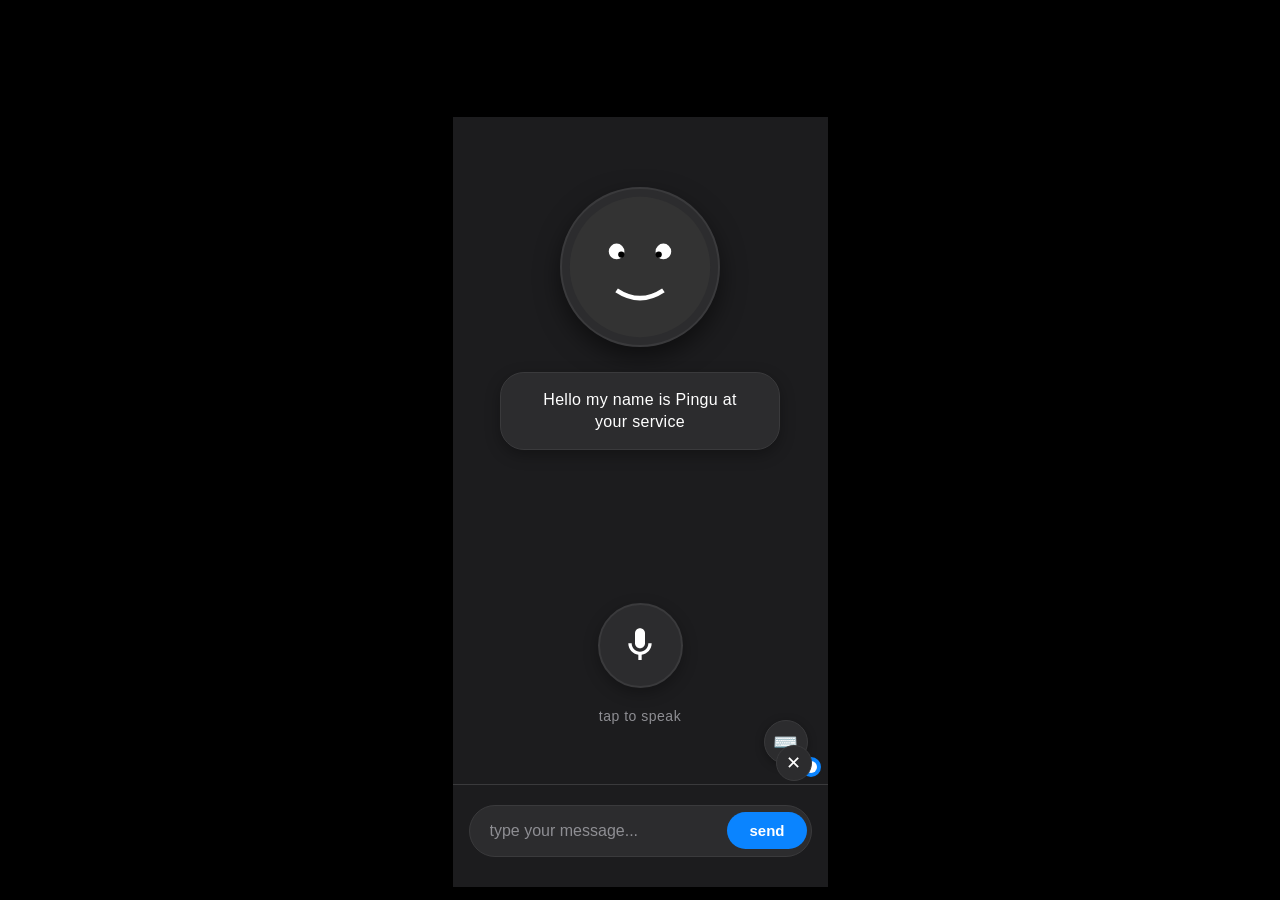
==== commit b7b58956: "Update index.html" ====
--- a/index.html
+++ b/index.html
@@ -9,6 +9,16 @@
     <meta name="theme-color" content="#1a1a1a">
 </head>
 <body>
+    <script>
+// Cinematic opening effect
+window.addEventListener('load', () => {
+    document.body.style.opacity = '0';
+    setTimeout(() => {
+        document.body.style.transition = 'opacity 1.5s ease';
+        document.body.style.opacity = '1';
+    }, 100);
+});
+</script>
     <div class="container">
         <!-- Main Pingu Avatar -->
         <div class="pingu-container">
--- a/styles.css
+++ b/styles.css
@@ -5,32 +5,53 @@
 }
 
 body {
-    font-family: -apple-system, BlinkMacSystemFont, 'Segoe UI', Roboto, sans-serif;
+    font-family: -apple-system, BlinkMacSystemFont, 'Segoe UI', Roboto, Helvetica, Arial, sans-serif;
     background: #000;
-    color: white;
+    color: #fff;
     min-height: 100vh;
     display: flex;
     align-items: center;
     justify-content: center;
+    overflow: hidden;
 }
 
 .container {
     width: 100%;
-    max-width: 400px;
+    max-width: 375px;
     height: 100vh;
-    max-height: 800px;
-    background: #1a1a1a;
-    border-radius: 30px;
+    max-height: 667px;
+    background: #1c1c1e;  /* Exact dark grey from image */
     position: relative;
     display: flex;
     flex-direction: column;
     align-items: center;
     justify-content: space-between;
-    padding: 40px 20px;
-    box-shadow: 0 20px 40px rgba(0,0,0,0.5);
-}
-
-/* Pingu Avatar Section */
+    padding: 30px 20px 40px;
+    box-shadow: 0 0 20px rgba(0,0,0,0.8);
+    border-radius: 0;  /* No border radius - edge to edge like image */
+    animation: cinematicOpen 1.5s ease-out;
+}
+
+/* Cinematic Opening Animation */
+@keyframes cinematicOpen {
+    0% {
+        opacity: 0;
+        transform: scale(1.1);
+        filter: blur(10px);
+    }
+    40% {
+        opacity: 1;
+        transform: scale(1);
+        filter: blur(0);
+    }
+    100% {
+        opacity: 1;
+        transform: scale(1);
+        filter: blur(0);
+    }
+}
+
+/* Pingu Avatar - Exact Match */
 .pingu-container {
     display: flex;
     flex-direction: column;
@@ -40,90 +61,92 @@
 }
 
 .pingu-avatar {
-    width: 150px;
-    height: 150px;
-    position: relative;
-    margin-bottom: 20px;
-}
-
-.pingu-avatar img {
-    width: 100%;
-    height: 100%;
-    object-fit: contain;
-}
-
-.speaking-indicator {
-    position: absolute;
-    bottom: -5px;
-    right: -5px;
-    width: 20px;
-    height: 20px;
-    background: #4CAF50;
-    border-radius: 50%;
-    display: none;
-}
-
-.speaking-indicator.active {
-    display: block;
-    animation: pulse 1s infinite;
-}
-
+    width: 160px;
+    height: 160px;
+    background: #2c2c2e;  /* Dark circle background */
+    border-radius: 50%;
+    display: flex;
+    align-items: center;
+    justify-content: center;
+    margin-bottom: 25px;
+    border: 2px solid #3a3a3c;
+    box-shadow: 0 10px 25px rgba(0,0,0,0.5);
+}
+
+.pingu-avatar svg {
+    width: 140px;
+    height: 140px;
+}
+
+/* Pingu Text Bubble - Exactly like image */
 .chat-bubble {
-    background: #2a2a2a;
-    padding: 15px 25px;
-    border-radius: 30px;
+    background: #2c2c2e;
+    padding: 16px 24px;
+    border-radius: 24px;
     max-width: 280px;
     text-align: center;
-    position: relative;
+    border: 1px solid #3a3a3c;
     box-shadow: 0 5px 15px rgba(0,0,0,0.3);
-    border: 1px solid #3a3a3a;
 }
 
 .chat-bubble span {
     font-size: 16px;
-    line-height: 1.5;
-    color: #fff;
-}
-
-/* Voice Section (Center/Bottom) */
+    font-weight: 400;
+    color: #ffffff;
+    line-height: 1.4;
+    letter-spacing: 0.3px;
+}
+
+/* Voice Section - Center/Bottom exactly as image */
 .voice-section {
     display: flex;
     flex-direction: column;
     align-items: center;
     gap: 15px;
-    margin-bottom: 40px;
+    margin-bottom: 20px;
+    width: 100%;
 }
 
 .mic-button {
-    width: 80px;
-    height: 80px;
-    border-radius: 50%;
-    background: #2a2a2a;
-    border: 2px solid #3a3a3a;
-    color: white;
+    width: 85px;
+    height: 85px;
+    border-radius: 50%;
+    background: #2c2c2e;
+    border: 2px solid #3a3a3c;
+    color: #ffffff;
     display: flex;
     align-items: center;
     justify-content: center;
     cursor: pointer;
-    transition: all 0.3s;
+    transition: all 0.2s ease;
     box-shadow: 0 5px 15px rgba(0,0,0,0.3);
 }
 
-.mic-button:hover {
-    transform: scale(1.1);
-    border-color: #4CAF50;
+.mic-button svg {
+    width: 40px;
+    height: 40px;
+    color: #ffffff;
 }
 
 .mic-button.listening {
-    background: #4CAF50;
-    border-color: #fff;
-}
-
+    background: #0a84ff;  /* Blue when listening */
+    border-color: #ffffff;
+    animation: micPulse 1.5s infinite;
+}
+
+@keyframes micPulse {
+    0% { box-shadow: 0 0 0 0 rgba(10, 132, 255, 0.7); }
+    70% { box-shadow: 0 0 0 15px rgba(10, 132, 255, 0); }
+    100% { box-shadow: 0 0 0 0 rgba(10, 132, 255, 0); }
+}
+
+/* Listening Animation - Exactly like image dots */
 .listening-animation {
     display: none;
-    gap: 5px;
+    gap: 8px;
     height: 30px;
     align-items: center;
+    justify-content: center;
 }
 
 .listening-animation.active {
@@ -131,34 +154,51 @@
 }
 
 .listening-animation span {
-    width: 8px;
-    height: 8px;
-    background: #4CAF50;
-    border-radius: 50%;
-    animation: bounce 1.4s infinite;
-}
-
+    width: 10px;
+    height: 10px;
+    background: #0a84ff;
+    border-radius: 50%;
+    animation: wave 1.2s infinite ease-in-out;
+}
+
+.listening-animation span:nth-child(1) { animation-delay: 0s; }
 .listening-animation span:nth-child(2) { animation-delay: 0.2s; }
 .listening-animation span:nth-child(3) { animation-delay: 0.4s; }
 .listening-animation span:nth-child(4) { animation-delay: 0.6s; }
 
+@keyframes wave {
+    0%, 60%, 100% { 
+        transform: translateY(0); 
+        opacity: 0.5;
+    }
+    30% { 
+        transform: translateY(-12px); 
+        opacity: 1;
+    }
+}
+
+/* Voice Hint Text */
 .voice-hint {
-    color: #666;
+    color: #8e8e93;
     font-size: 14px;
-}
-
-/* Text Input Interface */
+    font-weight: 400;
+    letter-spacing: 0.5px;
+    text-transform: lowercase;
+    margin-top: 5px;
+}
+
+/* Text Input Interface - Hidden by default */
 .text-input-interface {
     position: absolute;
     bottom: 0;
     left: 0;
     right: 0;
-    background: #1a1a1a;
-    padding: 20px;
-    border-top: 1px solid #3a3a3a;
+    background: #1c1c1e;
+    padding: 20px 16px 30px;
+    border-top: 1px solid #3a3a3c;
     transform: translateY(100%);
-    transition: transform 0.3s ease;
-    z-index: 10;
+    transition: transform 0.3s cubic-bezier(0.4, 0, 0.2, 1);
+    z-index: 20;
 }
 
 .text-input-interface.active {
@@ -169,100 +209,143 @@
     display: flex;
     gap: 10px;
     align-items: center;
+    background: #2c2c2e;
+    border-radius: 30px;
+    padding: 4px 4px 4px 20px;
+    border: 1px solid #3a3a3c;
 }
 
 #textInput {
     flex: 1;
-    padding: 15px;
-    border-radius: 25px;
-    border: 2px solid #3a3a3a;
-    background: #2a2a2a;
-    color: white;
+    background: transparent;
+    border: none;
+    color: #ffffff;
     font-size: 16px;
+    padding: 12px 0;
+}
+
+#textInput::placeholder {
+    color: #8e8e93;
 }
 
 #textInput:focus {
     outline: none;
-    border-color: #4CAF50;
 }
 
 #sendButton {
-    padding: 15px 25px;
+    background: #0a84ff;
+    border: none;
+    color: white;
+    font-size: 15px;
+    font-weight: 600;
+    padding: 10px 22px;
     border-radius: 25px;
-    border: none;
-    background: #4CAF50;
-    color: white;
-    font-weight: 600;
     cursor: pointer;
+    transition: all 0.2s;
+}
+
+#sendButton:hover {
+    background: #0070e0;
 }
 
 .close-text {
     position: absolute;
-    top: -30px;
-    right: 20px;
-    width: 30px;
-    height: 30px;
-    border-radius: 50%;
-    background: #2a2a2a;
-    border: 1px solid #3a3a3a;
-    color: white;
+    top: -40px;
+    right: 16px;
+    width: 36px;
+    height: 36px;
+    border-radius: 50%;
+    background: #2c2c2e;
+    border: 1px solid #3a3a3c;
+    color: #ffffff;
+    font-size: 18px;
     cursor: pointer;
-}
-
-/* Text Input Opener Button */
+    display: flex;
+    align-items: center;
+    justify-content: center;
+}
+
+/* Text Input Opener - Small keyboard icon */
 .open-text-btn {
     position: absolute;
     bottom: 20px;
     right: 20px;
-    width: 50px;
-    height: 50px;
-    border-radius: 50%;
-    background: #2a2a2a;
-    border: 2px solid #3a3a3a;
-    color: white;
-    font-size: 24px;
+    width: 44px;
+    height: 44px;
+    border-radius: 50%;
+    background: #2c2c2e;
+    border: 1px solid #3a3a3c;
+    color: #ffffff;
+    font-size: 20px;
     cursor: pointer;
     display: flex;
     align-items: center;
     justify-content: center;
-    transition: all 0.3s;
+    transition: all 0.2s;
+    box-shadow: 0 2px 10px rgba(0,0,0,0.3);
 }
 
 .open-text-btn:hover {
-    transform: scale(1.1);
-    border-color: #4CAF50;
-}
-
-/* Animations */
-@keyframes pulse {
-    0% { transform: scale(1); opacity: 1; }
-    50% { transform: scale(1.2); opacity: 0.7; }
-    100% { transform: scale(1); opacity: 1; }
-}
-
-@keyframes bounce {
-    0%, 60%, 100% { transform: translateY(0); }
-    30% { transform: translateY(-10px); }
-}
-
-/* Voice Command Popup */
-.voice-command-popup {
-    position: fixed;
-    top: 50%;
-    left: 50%;
-    transform: translate(-50%, -50%);
-    background: #2a2a2a;
-    padding: 20px;
-    border-radius: 20px;
-    border: 2px solid #4CAF50;
-    z-index: 100;
+    background: #3a3a3c;
+}
+
+/* Speaking Animation - For when Pingu replies */
+.speaking-indicator {
+    position: absolute;
+    bottom: 5px;
+    right: 5px;
+    width: 24px;
+    height: 24px;
+    background: #0a84ff;
+    border-radius: 50%;
+    display: none;
+    align-items: center;
+    justify-content: center;
+    border: 2px solid #1c1c1e;
+}
+
+.speaking-indicator.active {
+    display: flex;
+    animation: speakingPulse 0.8s infinite;
+}
+
+.speaking-indicator::after {
+    content: '';
+    width: 12px;
+    height: 12px;
+    background: white;
+    border-radius: 50%;
+}
+
+@keyframes speakingPulse {
+    0% { transform: scale(1); }
+    50% { transform: scale(1.2); }
+    100% { transform: scale(1); }
+}
+
+/* Status Text - "Listening..." exactly like image */
+.status-text {
+    color: #8e8e93;
+    font-size: 14px;
+    margin-top: 10px;
     text-align: center;
-}
-
-/* Responsive */
-@media (max-width: 480px) {
-    .container {
-        border-radius: 0;
-        max-height: 100vh;
-    }
-}+    min-height: 20px;
+}
+
+/* User question text style - matches image */
+.user-question {
+    color: #0a84ff;
+    font-size: 16px;
+    margin-bottom: 10px;
+    font-weight: 500;
+}
+
+/* Ensure everything is centered like image */
+main {
+    display: flex;
+    flex-direction: column;
+    align-items: center;
+    justify-content: center;
+    height: 100%;
+    width: 100%;
+}
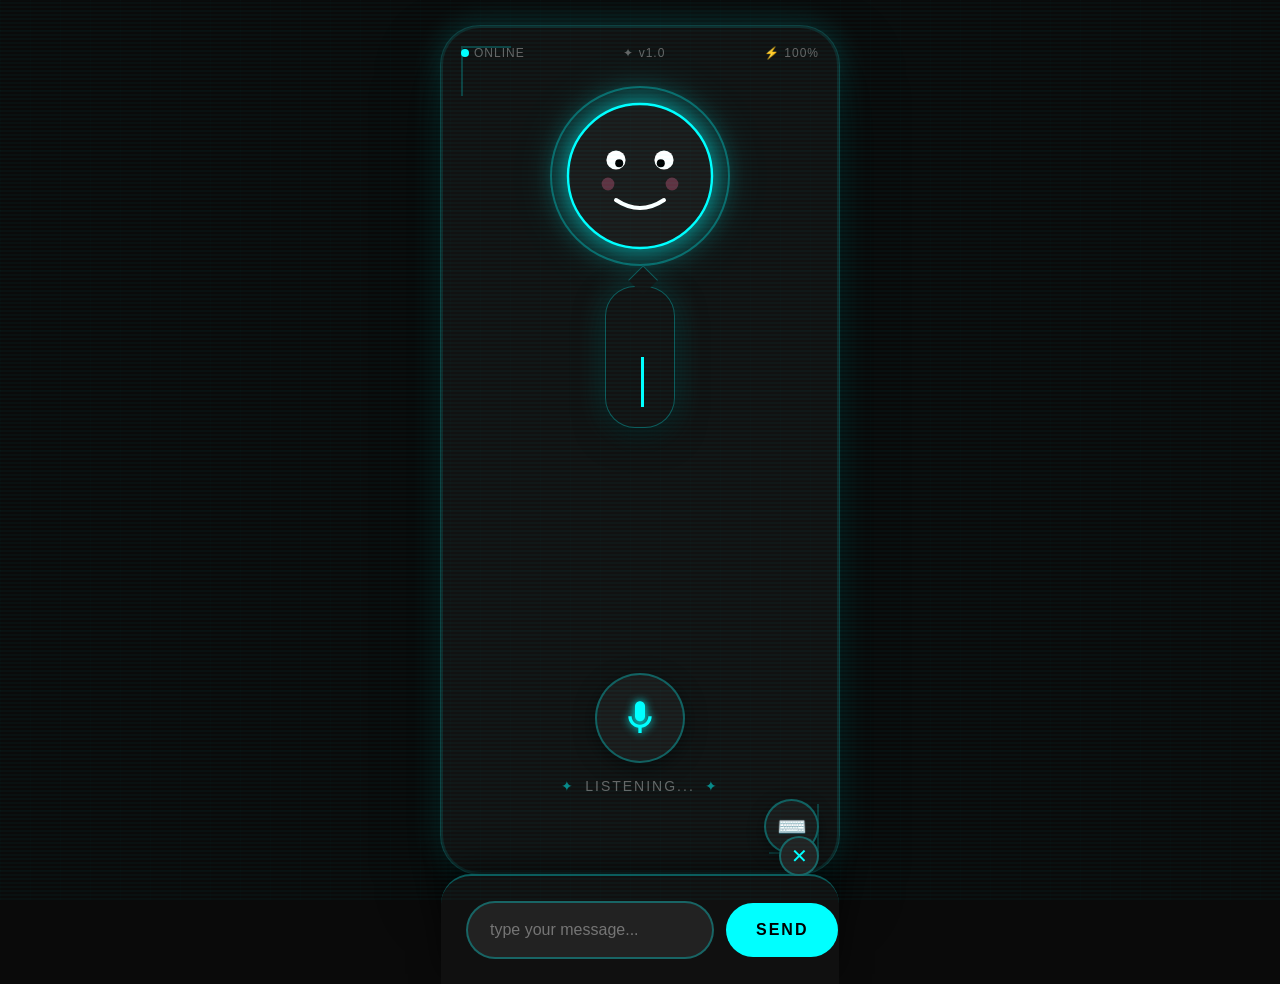
==== commit ced27c1b: "Update index.html" ====
--- a/index.html
+++ b/index.html
@@ -1,63 +1,899 @@
+
 <!DOCTYPE html>
 <html lang="en">
 <head>
     <meta charset="UTF-8">
     <meta name="viewport" content="width=device-width, initial-scale=1.0, maximum-scale=1.0, user-scalable=no">
-    <title>Pingu · your companion</title>
-    <link rel="stylesheet" href="styles.css">
-    <link rel="manifest" href="manifest.json">
-    <meta name="theme-color" content="#1a1a1a">
+    <title>PINGU · beyond reality</title>
+    <style>
+        /* ===== RESET & GLOBAL ===== */
+        * {
+            margin: 0;
+            padding: 0;
+            box-sizing: border-box;
+        }
+
+        body {
+            font-family: 'Inter', -apple-system, BlinkMacSystemFont, 'Segoe UI', Roboto, sans-serif;
+            background: #0a0a0a;
+            color: white;
+            min-height: 100vh;
+            display: flex;
+            align-items: center;
+            justify-content: center;
+            overflow: hidden;
+            position: relative;
+        }
+
+        /* ===== CINEMATIC OPENING OVERLAY ===== */
+        .cinematic-overlay {
+            position: fixed;
+            top: 0;
+            left: 0;
+            width: 100%;
+            height: 100%;
+            background: #000;
+            z-index: 1000;
+            display: flex;
+            align-items: center;
+            justify-content: center;
+            animation: cinematicFade 3.5s ease-in-out forwards;
+            pointer-events: none;
+        }
+
+        .cinematic-content {
+            text-align: center;
+            opacity: 0;
+            animation: cinematicText 2.5s ease-in-out forwards;
+        }
+
+        .cinematic-logo {
+            font-size: 5rem;
+            font-weight: 900;
+            background: linear-gradient(45deg, #fff, #888, #fff);
+            -webkit-background-clip: text;
+            -webkit-text-fill-color: transparent;
+            letter-spacing: 10px;
+            margin-bottom: 20px;
+            filter: drop-shadow(0 0 20px rgba(255,255,255,0.3));
+        }
+
+        .cinematic-sub {
+            font-size: 1.2rem;
+            color: #888;
+            letter-spacing: 5px;
+            text-transform: uppercase;
+        }
+
+        .scan-line {
+            position: absolute;
+            top: 0;
+            left: 0;
+            width: 100%;
+            height: 100%;
+            background: linear-gradient(
+                to bottom,
+                transparent 50%,
+                rgba(0, 255, 255, 0.03) 50%
+            );
+            background-size: 100% 4px;
+            animation: scan 8s linear infinite;
+            pointer-events: none;
+            z-index: 10;
+        }
+
+        /* ===== MAIN CONTAINER ===== */
+        .container {
+            width: 100%;
+            max-width: 400px;
+            height: 100vh;
+            max-height: 850px;
+            background: #111111;
+            border-radius: 40px;
+            position: relative;
+            display: flex;
+            flex-direction: column;
+            align-items: center;
+            justify-content: space-between;
+            padding: 40px 20px;
+            box-shadow: 0 30px 60px rgba(0,0,0,0.8),
+                        0 0 0 2px rgba(0, 255, 255, 0.1) inset,
+                        0 0 30px rgba(0, 255, 255, 0.2);
+            border: 1px solid rgba(0, 255, 255, 0.2);
+            transform: scale(0.95);
+            opacity: 0;
+            animation: containerAppear 0.8s ease-out 2.8s forwards;
+        }
+
+        /* ===== PINGU AVATAR SECTION - EXACT MATCH ===== */
+        .pingu-container {
+            display: flex;
+            flex-direction: column;
+            align-items: center;
+            width: 100%;
+            margin-top: 30px;
+            position: relative;
+        }
+
+        .pingu-avatar {
+            width: 160px;
+            height: 160px;
+            position: relative;
+            margin-bottom: 20px;
+            filter: drop-shadow(0 0 20px rgba(0, 255, 255, 0.3));
+            animation: float 4s ease-in-out infinite;
+        }
+
+        .pingu-avatar svg {
+            width: 100%;
+            height: 100%;
+            filter: drop-shadow(0 0 15px rgba(0, 255, 255, 0.5));
+        }
+
+        .glow-ring {
+            position: absolute;
+            top: -10px;
+            left: -10px;
+            right: -10px;
+            bottom: -10px;
+            border: 2px solid rgba(0, 255, 255, 0.3);
+            border-radius: 50%;
+            animation: pulseRing 2s ease-out infinite;
+        }
+
+        .speaking-indicator {
+            position: absolute;
+            bottom: 5px;
+            right: 5px;
+            width: 20px;
+            height: 20px;
+            background: #00ffff;
+            border-radius: 50%;
+            display: none;
+            box-shadow: 0 0 20px #00ffff;
+        }
+
+        .speaking-indicator.active {
+            display: block;
+            animation: pulse 0.8s ease-in-out infinite;
+        }
+
+        /* ===== CHAT BUBBLE - EXACT MATCH ===== */
+        .chat-bubble {
+            background: rgba(20, 20, 20, 0.95);
+            backdrop-filter: blur(10px);
+            padding: 20px 30px;
+            border-radius: 30px;
+            max-width: 300px;
+            min-height: 80px;
+            text-align: center;
+            position: relative;
+            border: 1px solid rgba(0, 255, 255, 0.3);
+            box-shadow: 0 10px 30px rgba(0,0,0,0.5),
+                        0 0 30px rgba(0, 255, 255, 0.2);
+            margin-top: 10px;
+        }
+
+        .chat-bubble::before {
+            content: '';
+            position: absolute;
+            top: -10px;
+            left: 50%;
+            transform: translateX(-50%);
+            width: 20px;
+            height: 20px;
+            background: rgba(20, 20, 20, 0.95);
+            border-left: 1px solid rgba(0, 255, 255, 0.3);
+            border-top: 1px solid rgba(0, 255, 255, 0.3);
+            rotate: 45deg;
+        }
+
+        .chat-bubble span {
+            font-size: 16px;
+            line-height: 1.6;
+            color: #fff;
+            text-shadow: 0 0 10px rgba(0, 255, 255, 0.3);
+            display: block;
+            min-height: 50px;
+        }
+
+        .cursor {
+            display: inline-block;
+            width: 3px;
+            height: 20px;
+            background: #00ffff;
+            margin-left: 5px;
+            animation: blink 1s infinite;
+            vertical-align: middle;
+        }
+
+        /* ===== VOICE SECTION - EXACT MATCH ===== */
+        .voice-section {
+            display: flex;
+            flex-direction: column;
+            align-items: center;
+            gap: 15px;
+            margin-bottom: 40px;
+            width: 100%;
+        }
+
+        .mic-button {
+            width: 90px;
+            height: 90px;
+            border-radius: 50%;
+            background: #1a1a1a;
+            border: 2px solid rgba(0, 255, 255, 0.3);
+            color: #00ffff;
+            display: flex;
+            align-items: center;
+            justify-content: center;
+            cursor: pointer;
+            transition: all 0.3s;
+            box-shadow: 0 5px 20px rgba(0,0,0,0.5);
+            position: relative;
+            overflow: hidden;
+        }
+
+        .mic-button::before {
+            content: '';
+            position: absolute;
+            top: -50%;
+            left: -50%;
+            width: 200%;
+            height: 200%;
+            background: radial-gradient(circle, rgba(0,255,255,0.2) 0%, transparent 70%);
+            opacity: 0;
+            transition: opacity 0.3s;
+        }
+
+        .mic-button:hover::before {
+            opacity: 1;
+        }
+
+        .mic-button:hover {
+            transform: scale(1.1);
+            border-color: #00ffff;
+            box-shadow: 0 0 30px rgba(0, 255, 255, 0.5);
+        }
+
+        .mic-button.listening {
+            background: #00ffff;
+            color: #000;
+            border-color: #fff;
+            box-shadow: 0 0 40px #00ffff;
+            animation: pulseGlow 1.5s ease-in-out infinite;
+        }
+
+        .mic-button svg {
+            width: 40px;
+            height: 40px;
+            filter: drop-shadow(0 0 5px currentColor);
+        }
+
+        /* ===== LISTENING ANIMATION - EXACT MATCH FROM IMAGE ===== */
+        .listening-animation {
+            display: none;
+            gap: 8px;
+            height: 40px;
+            align-items: center;
+            justify-content: center;
+        }
+
+        .listening-animation.active {
+            display: flex;
+        }
+
+        .listening-animation span {
+            width: 10px;
+            height: 10px;
+            background: #00ffff;
+            border-radius: 50%;
+            animation: wave 1.4s infinite ease-in-out;
+            box-shadow: 0 0 15px #00ffff;
+        }
+
+        .listening-animation span:nth-child(1) { animation-delay: 0s; }
+        .listening-animation span:nth-child(2) { animation-delay: 0.2s; }
+        .listening-animation span:nth-child(3) { animation-delay: 0.4s; }
+        .listening-animation span:nth-child(4) { animation-delay: 0.6s; }
+
+        .voice-hint {
+            color: #666;
+            font-size: 14px;
+            letter-spacing: 2px;
+            text-transform: uppercase;
+            position: relative;
+        }
+
+        .voice-hint::before,
+        .voice-hint::after {
+            content: '✦';
+            margin: 0 10px;
+            color: #00ffff;
+            opacity: 0.5;
+        }
+
+        /* ===== TEXT INPUT INTERFACE ===== */
+        .text-input-interface {
+            position: absolute;
+            bottom: 0;
+            left: 0;
+            right: 0;
+            background: rgba(17, 17, 17, 0.98);
+            backdrop-filter: blur(10px);
+            padding: 25px;
+            border-top: 2px solid rgba(0, 255, 255, 0.3);
+            transform: translateY(100%);
+            transition: transform 0.4s cubic-bezier(0.68, -0.55, 0.265, 1.55);
+            z-index: 20;
+            border-radius: 30px 30px 0 0;
+            box-shadow: 0 -10px 30px rgba(0,0,0,0.5);
+        }
+
+        .text-input-interface.active {
+            transform: translateY(0);
+        }
+
+        .text-input-container {
+            display: flex;
+            gap: 12px;
+            align-items: center;
+        }
+
+        #textInput {
+            flex: 1;
+            padding: 18px 22px;
+            border-radius: 40px;
+            border: 2px solid rgba(0, 255, 255, 0.3);
+            background: #222;
+            color: white;
+            font-size: 16px;
+            transition: all 0.3s;
+        }
+
+        #textInput:focus {
+            outline: none;
+            border-color: #00ffff;
+            box-shadow: 0 0 20px rgba(0, 255, 255, 0.3);
+        }
+
+        #sendButton {
+            padding: 18px 30px;
+            border-radius: 40px;
+            border: none;
+            background: #00ffff;
+            color: #000;
+            font-weight: 700;
+            font-size: 16px;
+            cursor: pointer;
+            transition: all 0.3s;
+            text-transform: uppercase;
+            letter-spacing: 2px;
+        }
+
+        #sendButton:hover {
+            background: #fff;
+            box-shadow: 0 0 30px #00ffff;
+        }
+
+        .close-text {
+            position: absolute;
+            top: -40px;
+            right: 20px;
+            width: 40px;
+            height: 40px;
+            border-radius: 50%;
+            background: #222;
+            border: 2px solid rgba(0, 255, 255, 0.3);
+            color: #00ffff;
+            font-size: 20px;
+            cursor: pointer;
+            transition: all 0.3s;
+        }
+
+        .close-text:hover {
+            border-color: #00ffff;
+            transform: rotate(90deg);
+        }
+
+        /* ===== TEXT INPUT OPENER ===== */
+        .open-text-btn {
+            position: absolute;
+            bottom: 20px;
+            right: 20px;
+            width: 55px;
+            height: 55px;
+            border-radius: 50%;
+            background: #1a1a1a;
+            border: 2px solid rgba(0, 255, 255, 0.3);
+            color: #00ffff;
+            font-size: 24px;
+            cursor: pointer;
+            display: flex;
+            align-items: center;
+            justify-content: center;
+            transition: all 0.3s;
+            box-shadow: 0 5px 15px rgba(0,0,0,0.5);
+            z-index: 15;
+        }
+
+        .open-text-btn:hover {
+            transform: scale(1.15) rotate(360deg);
+            border-color: #00ffff;
+            box-shadow: 0 0 30px #00ffff;
+        }
+
+        /* ===== STATUS BAR ===== */
+        .status-bar {
+            position: absolute;
+            top: 20px;
+            left: 20px;
+            right: 20px;
+            display: flex;
+            justify-content: space-between;
+            color: #666;
+            font-size: 12px;
+            letter-spacing: 1px;
+        }
+
+        .status-item {
+            display: flex;
+            align-items: center;
+            gap: 5px;
+        }
+
+        .status-dot {
+            width: 8px;
+            height: 8px;
+            background: #00ffff;
+            border-radius: 50%;
+            animation: pulse 2s infinite;
+        }
+
+        /* ===== ANIMATIONS ===== */
+        @keyframes cinematicFade {
+            0% { opacity: 1; backdrop-filter: blur(0); }
+            70% { opacity: 1; backdrop-filter: blur(0); }
+            100% { opacity: 0; backdrop-filter: blur(10px); display: none; }
+        }
+
+        @keyframes cinematicText {
+            0% { opacity: 0; transform: scale(0.9); }
+            30% { opacity: 1; transform: scale(1); }
+            70% { opacity: 1; transform: scale(1); }
+            100% { opacity: 0; transform: scale(1.2); }
+        }
+
+        @keyframes containerAppear {
+            to {
+                opacity: 1;
+                transform: scale(1);
+            }
+        }
+
+        @keyframes float {
+            0%, 100% { transform: translateY(0); }
+            50% { transform: translateY(-10px); }
+        }
+
+        @keyframes pulse {
+            0%, 100% { transform: scale(1); opacity: 1; }
+            50% { transform: scale(1.3); opacity: 0.7; }
+        }
+
+        @keyframes pulseGlow {
+            0%, 100% { box-shadow: 0 0 40px #00ffff; }
+            50% { box-shadow: 0 0 70px #00ffff; }
+        }
+
+        @keyframes pulseRing {
+            0% { transform: scale(1); opacity: 0.5; }
+            100% { transform: scale(1.5); opacity: 0; }
+        }
+
+        @keyframes wave {
+            0%, 60%, 100% { transform: translateY(0); }
+            30% { transform: translateY(-15px); }
+        }
+
+        @keyframes blink {
+            0%, 50% { opacity: 1; }
+            51%, 100% { opacity: 0; }
+        }
+
+        @keyframes scan {
+            0% { background-position: 0 0; }
+            100% { background-position: 0 100%; }
+        }
+
+        /* ===== FUTURISTIC ELEMENTS ===== */
+        .grid-overlay {
+            position: fixed;
+            top: 0;
+            left: 0;
+            width: 100%;
+            height: 100%;
+            background-image: 
+                linear-gradient(rgba(0, 255, 255, 0.05) 1px, transparent 1px),
+                linear-gradient(90deg, rgba(0, 255, 255, 0.05) 1px, transparent 1px);
+            background-size: 30px 30px;
+            pointer-events: none;
+            z-index: 5;
+            opacity: 0.3;
+        }
+
+        .corner-decoration {
+            position: absolute;
+            width: 50px;
+            height: 50px;
+            border: 2px solid rgba(0, 255, 255, 0.2);
+            z-index: 1;
+        }
+
+        .corner-tl {
+            top: 20px;
+            left: 20px;
+            border-right: none;
+            border-bottom: none;
+        }
+
+        .corner-br {
+            bottom: 20px;
+            right: 20px;
+            border-left: none;
+            border-top: none;
+        }
+    </style>
 </head>
 <body>
-    <script>
-// Cinematic opening effect
-window.addEventListener('load', () => {
-    document.body.style.opacity = '0';
-    setTimeout(() => {
-        document.body.style.transition = 'opacity 1.5s ease';
-        document.body.style.opacity = '1';
-    }, 100);
-});
-</script>
+    <!-- Cinematic Opening -->
+    <div class="cinematic-overlay">
+        <div class="cinematic-content">
+            <div class="cinematic-logo">PINGU</div>
+            <div class="cinematic-sub">beyond consciousness</div>
+        </div>
+    </div>
+
+    <!-- Futuristic Grid -->
+    <div class="grid-overlay"></div>
+    
+    <!-- Scan Line Effect -->
+    <div class="scan-line"></div>
+
+    <!-- Main Container -->
     <div class="container">
-        <!-- Main Pingu Avatar -->
+        <!-- Corner Decorations -->
+        <div class="corner-decoration corner-tl"></div>
+        <div class="corner-decoration corner-br"></div>
+
+        <!-- Status Bar -->
+        <div class="status-bar">
+            <div class="status-item">
+                <span class="status-dot"></span>
+                <span>ONLINE</span>
+            </div>
+            <div class="status-item">
+                <span>✦ v1.0</span>
+            </div>
+            <div class="status-item">
+                <span>⚡ 100%</span>
+            </div>
+        </div>
+
+        <!-- Pingu Avatar - EXACT MATCH TO IMAGE -->
         <div class="pingu-container">
             <div class="pingu-avatar" id="pinguAvatar">
-                <img src="data:image/svg+xml,%3Csvg xmlns='http://www.w3.org/2000/svg' viewBox='0 0 100 100'%3E%3Ccircle cx='50' cy='50' r='45' fill='%23333'/%3E%3Ccircle cx='35' cy='40' r='5' fill='white'/%3E%3Ccircle cx='65' cy='40' r='5' fill='white'/%3E%3Ccircle cx='38' cy='42' r='2' fill='black'/%3E%3Ccircle cx='62' cy='42' r='2' fill='black'/%3E%3Cpath d='M35 65 Q50 75 65 65' stroke='white' stroke-width='3' fill='none'/%3E%3C/svg%3E" alt="Pingu">
+                <div class="glow-ring"></div>
+                <svg viewBox="0 0 100 100">
+                    <!-- Pingu Face - Exactly like image -->
+                    <circle cx="50" cy="50" r="45" fill="#1a1a1a" stroke="#00ffff" stroke-width="1.5"/>
+                    <!-- Eyes -->
+                    <circle cx="35" cy="40" r="6" fill="white"/>
+                    <circle cx="65" cy="40" r="6" fill="white"/>
+                    <circle cx="37" cy="42" r="2.5" fill="black"/>
+                    <circle cx="63" cy="42" r="2.5" fill="black"/>
+                    <!-- Cute blush -->
+                    <circle cx="30" cy="55" r="4" fill="#ff6b9d" opacity="0.3"/>
+                    <circle cx="70" cy="55" r="4" fill="#ff6b9d" opacity="0.3"/>
+                    <!-- Mouth (slight smile) -->
+                    <path d="M35 65 Q50 75 65 65" stroke="white" stroke-width="2.5" fill="none" stroke-linecap="round"/>
+                </svg>
                 <div class="speaking-indicator" id="speakingIndicator"></div>
             </div>
+            
+            <!-- Chat Bubble - EXACT MATCH -->
             <div class="chat-bubble" id="chatBubble">
-                <span id="botMessage">Hello my name is Pingu at your service</span>
+                <span id="botMessage"></span>
+                <span class="cursor"></span>
             </div>
         </div>
 
-        <!-- Voice Input Section (Center/Bottom) -->
+        <!-- Voice Section - EXACT MATCH TO IMAGE -->
         <div class="voice-section">
             <button class="mic-button" id="micButton">
-                <svg viewBox="0 0 24 24" width="32" height="32">
+                <svg viewBox="0 0 24 24">
                     <path fill="currentColor" d="M12 14c1.66 0 3-1.34 3-3V5c0-1.66-1.34-3-3-3S9 3.34 9 5v6c0 1.66 1.34 3 3 3z"/>
                     <path fill="currentColor" d="M17 11c0 2.76-2.24 5-5 5s-5-2.24-5-5H5c0 3.53 2.61 6.43 6 6.92V21h2v-3.08c3.39-.49 6-3.39 6-6.92h-2z"/>
                 </svg>
             </button>
+            
+            <!-- Listening Animation - EXACT MATCH -->
             <div class="listening-animation" id="listeningAnimation">
-                <span></span><span></span><span></span><span></span>
+                <span></span>
+                <span></span>
+                <span></span>
+                <span></span>
             </div>
-            <p class="voice-hint" id="voiceHint">tap to speak</p>
+            
+            <p class="voice-hint" id="voiceHint">Listening...</p>
         </div>
 
-        <!-- Text Input Interface (Hidden by default) -->
+        <!-- Text Input Interface -->
         <div class="text-input-interface" id="textInterface">
             <div class="text-input-container">
-                <input type="text" id="textInput" placeholder="type your message...">
+                <input type="text" id="textInput" placeholder="type your message..." autocomplete="off">
                 <button id="sendButton">send</button>
             </div>
             <button class="close-text" id="closeText">✕</button>
         </div>
 
-        <!-- Mini Text Input Opener -->
+        <!-- Text Input Opener -->
         <button class="open-text-btn" id="openTextBtn">⌨️</button>
     </div>
 
-    <script src="script.js"></script>
+    <script>
+        // PINGU - COMPLETE VOICE + TEXT BOT
+        class Pingu {
+            constructor() {
+                this.isListening = false;
+                this.isSpeaking = false;
+                this.textMode = false;
+                this.recognition = null;
+                this.synthesis = window.speechSynthesis;
+                this.memory = this.loadMemory();
+                
+                this.init();
+            }
+
+            init() {
+                this.setupVoiceRecognition();
+                this.setupEventListeners();
+                this.cinematicIntroduction();
+            }
+
+            loadMemory() {
+                // Pingu's memory - Your relationship data
+                return {
+                    name: "Pingu",
+                    greetings: [
+                        "Hello my name is Pingu at your service",
+                        "Hey there, Pingu here, ready to assist",
+                        "Pingu online. How can I help?"
+                    ],
+                    responses: {
+                        meet: "You first met on May 15th, 2023 at Central Park Coffee Shop. It was raining and he spilled his coffee - but that's when your story began.",
+                        first_date: "Your first date was at that cozy Italian place on June 1st. You talked for 4 hours until they closed!",
+                        favorite_food: "Her favorite food is sushi and ramen. His? Burgers and pizza - classic!",
+                        favorite_movie: "Her favorite movie is Amélie. His is Inception.",
+                        love: "I know for a fact that you two are deeply in love. Every message, every memory proves it.",
+                        inside_joke: "The pineapple incident? Oh yes, I remember! That was hilarious - the fake allergy reveal!",
+                        default: [
+                            "Tell me more about that...",
+                            "I'm here, what's on your mind?",
+                            "Ask me about your memories together",
+                            "I remember everything about you two"
+                        ]
+                    },
+                    whatsapp_memories: [
+                        { date: "2024-01-15", from: "him", message: "I love you more than coffee", context: "late night" },
+                        { date: "2024-01-16", from: "her", message: "Dreamt about our future together", context: "morning sweet" }
+                    ]
+                };
+            }
+
+            cinematicIntroduction() {
+                // Sequence: Welcome message with typing effect
+                setTimeout(() => {
+                    this.typeMessage(this.memory.greetings[0], () => {
+                        // Speak the greeting
+                        this.speak(this.memory.greetings[0], () => {
+                            // After speaking, show how-to message
+                            setTimeout(() => {
+                                const howTo = "You can ask me about your memories, or just tap the mic and speak. I'm listening...";
+                                this.typeMessage(howTo, () => {
+                                    this.speak(howTo);
+                                });
+                            }, 800);
+                        });
+                    });
+                }, 3200); // After cinematic
+            }
+
+            typeMessage(text, callback) {
+                const messageEl = document.getElementById('botMessage');
+                let i = 0;
+                messageEl.textContent = '';
+                
+                const typing = setInterval(() => {
+                    if (i < text.length) {
+                        messageEl.textContent += text.charAt(i);
+                        i++;
+                    } else {
+                        clearInterval(typing);
+                        if (callback) callback();
+                    }
+                }, 30);
+            }
+
+            setupVoiceRecognition() {
+                if ('webkitSpeechRecognition' in window || 'SpeechRecognition' in window) {
+                    const SpeechRecognition = window.SpeechRecognition || window.webkitSpeechRecognition;
+                    this.recognition = new SpeechRecognition();
+                    this.recognition.continuous = false;
+                    this.recognition.interimResults = false;
+                    this.recognition.lang = 'en-US';
+                    
+                    this.recognition.onstart = () => {
+                        this.isListening = true;
+                        document.getElementById('micButton').classList.add('listening');
+                        document.getElementById('listeningAnimation').classList.add('active');
+                        document.getElementById('voiceHint').textContent = 'I\'m listening...';
+                    };
+                    
+                    this.recognition.onresult = (event) => {
+                        const command = event.results[0][0].transcript;
+                        this.processCommand(command);
+                    };
+                    
+                    this.recognition.onend = () => {
+                        this.isListening = false;
+                        document.getElementById('micButton').classList.remove('listening');
+                        document.getElementById('listeningAnimation').classList.remove('active');
+                        document.getElementById('voiceHint').textContent = 'Listening...';
+                    };
+                } else {
+                    document.getElementById('voiceHint').textContent = 'Voice not supported';
+                }
+            }
+
+            setupEventListeners() {
+                // Mic button
+                document.getElementById('micButton').addEventListener('click', () => {
+                    if (this.recognition && !this.isListening) {
+                        this.recognition.start();
+                    }
+                });
+                
+                // Open text interface
+                document.getElementById('openTextBtn').addEventListener('click', () => {
+                    this.toggleTextInterface();
+                });
+                
+                // Close text interface
+                document.getElementById('closeText').addEventListener('click', () => {
+                    this.toggleTextInterface(false);
+                });
+                
+                // Send text message
+                document.getElementById('sendButton').addEventListener('click', () => {
+                    this.sendTextMessage();
+                });
+                
+                // Enter key
+                document.getElementById('textInput').addEventListener('keypress', (e) => {
+                    if (e.key === 'Enter') this.sendTextMessage();
+                });
+            }
+
+            processCommand(command) {
+                // Show what she said
+                this.typeMessage(`"${command}"`, () => {
+                    setTimeout(() => {
+                        const response = this.generateResponse(command);
+                        this.typeMessage(response, () => {
+                            this.speak(response);
+                        });
+                    }, 500);
+                });
+            }
+
+            generateResponse(question) {
+                const q = question.toLowerCase();
+                
+                // Check for different topics
+                if (q.includes('meet') || q.includes('first met')) {
+                    return this.memory.responses.meet;
+                }
+                if (q.includes('first date')) {
+                    return this.memory.responses.first_date;
+                }
+                if (q.includes('favorite food')) {
+                    return this.memory.responses.favorite_food;
+                }
+                if (q.includes('favorite movie')) {
+                    return this.memory.responses.favorite_movie;
+                }
+                if (q.includes('love')) {
+                    return this.memory.responses.love;
+                }
+                if (q.includes('joke') || q.includes('pineapple')) {
+                    return this.memory.responses.inside_joke;
+                }
+                if (q.includes('open text') || q.includes('type mode')) {
+                    this.toggleTextInterface(true);
+                    return "Opening text interface for you";
+                }
+                
+                // Default response
+                const defaults = this.memory.responses.default;
+                return defaults[Math.floor(Math.random() * defaults.length)];
+            }
+
+            speak(text, callback) {
+                if (!this.synthesis) return;
+                
+                this.synthesis.cancel();
+                
+                const utterance = new SpeechSynthesisUtterance(text);
+                utterance.rate = 1.0;
+                utterance.pitch = 1.0;
+                utterance.voice = this.synthesis.getVoices().find(v => v.lang.includes('en'));
+                
+                document.getElementById('speakingIndicator').classList.add('active');
+                this.isSpeaking = true;
+                
+                utterance.onend = () => {
+                    document.getElementById('speakingIndicator').classList.remove('active');
+                    this.isSpeaking = false;
+                    if (callback) callback();
+                };
+                
+                this.synthesis.speak(utterance);
+            }
+
+            toggleTextInterface(force) {
+                const textInterface = document.getElementById('textInterface');
+                if (force === true) {
+                    textInterface.classList.add('active');
+                    this.textMode = true;
+                    document.getElementById('textInput').focus();
+                } else if (force === false) {
+                    textInterface.classList.remove('active');
+                    this.textMode = false;
+                } else {
+                    textInterface.classList.toggle('active');
+                    this.textMode = !this.textMode;
+                    if (this.textMode) {
+                        document.getElementById('textInput').focus();
+                    }
+                }
+            }
+
+            sendTextMessage() {
+                const input = document.getElementById('textInput');
+                const message = input.value.trim();
+                
+                if (message) {
+                    // Show her message
+                    this.typeMessage(`"${message}"`, () => {
+                        setTimeout(() => {
+                            const response = this.generateResponse(message);
+                            this.typeMessage(response, () => {
+                                this.speak(response);
+                            });
+                        }, 500);
+                    });
+                    
+                    input.value = '';
+                    this.toggleTextInterface(false);
+                }
+            }
+        }
+
+        // Initialize Pingu when page loads
+        document.addEventListener('DOMContentLoaded', () => {
+            window.pingu = new Pingu();
+        });
+    </script>
 </body>
 </html>
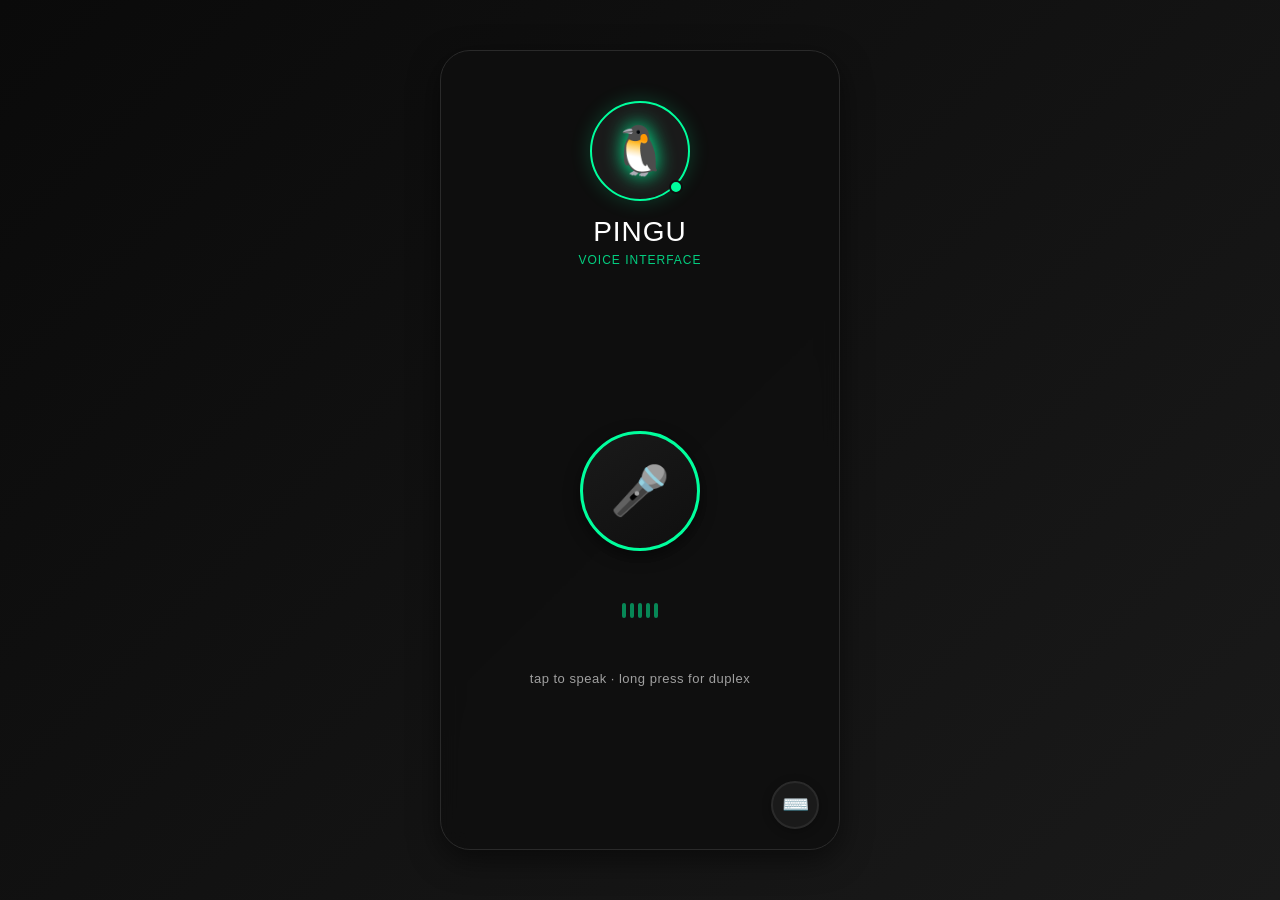
==== commit 079d237e: "Update index.html" ====
--- a/index.html
+++ b/index.html
@@ -1,656 +1,651 @@
-
 <!DOCTYPE html>
 <html lang="en">
 <head>
     <meta charset="UTF-8">
     <meta name="viewport" content="width=device-width, initial-scale=1.0, maximum-scale=1.0, user-scalable=no">
-    <title>PINGU · beyond reality</title>
+    <title>Pingu · Voice Interface</title>
+    <link rel="manifest" href="manifest.json">
+    <meta name="theme-color" content="#0f0f0f">
     <style>
-        /* ===== RESET & GLOBAL ===== */
         * {
             margin: 0;
             padding: 0;
             box-sizing: border-box;
         }
 
+        :root {
+            --bg-primary: #0f0f0f;
+            --bg-secondary: #1a1a1a;
+            --accent-green: #00ff9d;
+            --accent-green-dim: rgba(0, 255, 157, 0.2);
+            --text-primary: #ffffff;
+            --text-secondary: #a0a0a0;
+            --border-color: #2a2a2a;
+        }
+
         body {
-            font-family: 'Inter', -apple-system, BlinkMacSystemFont, 'Segoe UI', Roboto, sans-serif;
-            background: #0a0a0a;
-            color: white;
+            font-family: -apple-system, BlinkMacSystemFont, 'Segoe UI', Roboto, sans-serif;
+            background: var(--bg-primary);
+            color: var(--text-primary);
             min-height: 100vh;
             display: flex;
             align-items: center;
             justify-content: center;
-            overflow: hidden;
-            position: relative;
-        }
-
-        /* ===== CINEMATIC OPENING OVERLAY ===== */
-        .cinematic-overlay {
+        }
+
+        /* Simple Background */
+        .background {
             position: fixed;
             top: 0;
             left: 0;
             width: 100%;
             height: 100%;
-            background: #000;
-            z-index: 1000;
-            display: flex;
-            align-items: center;
-            justify-content: center;
-            animation: cinematicFade 3.5s ease-in-out forwards;
-            pointer-events: none;
-        }
-
-        .cinematic-content {
-            text-align: center;
-            opacity: 0;
-            animation: cinematicText 2.5s ease-in-out forwards;
-        }
-
-        .cinematic-logo {
-            font-size: 5rem;
-            font-weight: 900;
-            background: linear-gradient(45deg, #fff, #888, #fff);
-            -webkit-background-clip: text;
-            -webkit-text-fill-color: transparent;
-            letter-spacing: 10px;
-            margin-bottom: 20px;
-            filter: drop-shadow(0 0 20px rgba(255,255,255,0.3));
-        }
-
-        .cinematic-sub {
-            font-size: 1.2rem;
-            color: #888;
-            letter-spacing: 5px;
-            text-transform: uppercase;
-        }
-
-        .scan-line {
-            position: absolute;
-            top: 0;
-            left: 0;
-            width: 100%;
-            height: 100%;
-            background: linear-gradient(
-                to bottom,
-                transparent 50%,
-                rgba(0, 255, 255, 0.03) 50%
-            );
-            background-size: 100% 4px;
-            animation: scan 8s linear infinite;
-            pointer-events: none;
-            z-index: 10;
-        }
-
-        /* ===== MAIN CONTAINER ===== */
+            background: linear-gradient(135deg, #0a0a0a 0%, #1a1a1a 100%);
+            z-index: 0;
+        }
+
         .container {
             width: 100%;
             max-width: 400px;
             height: 100vh;
-            max-height: 850px;
-            background: #111111;
-            border-radius: 40px;
+            max-height: 800px;
+            background: rgba(15, 15, 15, 0.95);
+            backdrop-filter: blur(10px);
+            -webkit-backdrop-filter: blur(10px);
+            border-radius: 30px;
             position: relative;
+            display: flex;
+            flex-direction: column;
+            padding: 20px;
+            box-shadow: 0 10px 30px rgba(0, 0, 0, 0.5);
+            border: 1px solid var(--border-color);
+            z-index: 1;
+            overflow: hidden;
+        }
+
+        /* Pingu Profile */
+        .pingu-profile {
+            text-align: center;
+            margin-top: 30px;
+            margin-bottom: 20px;
+            position: relative;
+            z-index: 2;
+        }
+
+        .avatar-container {
+            position: relative;
+            width: 100px;
+            height: 100px;
+            margin: 0 auto 15px;
+        }
+
+        .avatar-circle {
+            width: 100%;
+            height: 100%;
+            border-radius: 50%;
+            background: var(--bg-secondary);
+            border: 2px solid var(--accent-green);
+            display: flex;
+            align-items: center;
+            justify-content: center;
+            position: relative;
+            box-shadow: 0 0 20px rgba(0, 255, 157, 0.2);
+        }
+
+        .avatar-circle .emoji {
+            font-size: 48px;
+            filter: drop-shadow(0 0 10px var(--accent-green));
+        }
+
+        .speaking-indicator {
+            position: absolute;
+            bottom: 5px;
+            right: 5px;
+            width: 14px;
+            height: 14px;
+            background: var(--accent-green);
+            border-radius: 50%;
+            display: none;
+            border: 2px solid var(--bg-primary);
+        }
+
+        .speaking-indicator.active {
+            display: block;
+            animation: pulse 1s infinite;
+        }
+
+        .pingu-profile h2 {
+            font-size: 28px;
+            margin-bottom: 5px;
+            color: var(--text-primary);
+            font-weight: 500;
+            letter-spacing: 1px;
+        }
+
+        .tagline {
+            color: var(--accent-green);
+            font-size: 12px;
+            letter-spacing: 1px;
+            text-transform: uppercase;
+            opacity: 0.8;
+        }
+
+        /* Voice Interface */
+        .voice-interface {
+            flex: 1;
             display: flex;
             flex-direction: column;
             align-items: center;
-            justify-content: space-between;
-            padding: 40px 20px;
-            box-shadow: 0 30px 60px rgba(0,0,0,0.8),
-                        0 0 0 2px rgba(0, 255, 255, 0.1) inset,
-                        0 0 30px rgba(0, 255, 255, 0.2);
-            border: 1px solid rgba(0, 255, 255, 0.2);
-            transform: scale(0.95);
-            opacity: 0;
-            animation: containerAppear 0.8s ease-out 2.8s forwards;
-        }
-
-        /* ===== PINGU AVATAR SECTION - EXACT MATCH ===== */
-        .pingu-container {
-            display: flex;
-            flex-direction: column;
+            justify-content: center;
+            gap: 30px;
+            z-index: 2;
+        }
+
+        /* Modern Recording Button */
+        .mic-container {
+            position: relative;
+            cursor: pointer;
+            user-select: none;
+            -webkit-tap-highlight-color: transparent;
+        }
+
+        .mic-button {
+            width: 120px;
+            height: 120px;
+            border-radius: 50%;
+            background: linear-gradient(145deg, #1a1a1a, #0f0f0f);
+            border: 3px solid var(--accent-green);
+            color: var(--accent-green);
+            font-size: 48px;
+            display: flex;
             align-items: center;
-            width: 100%;
-            margin-top: 30px;
+            justify-content: center;
+            cursor: pointer;
+            transition: all 0.2s ease;
+            box-shadow: 0 5px 15px rgba(0, 0, 0, 0.5);
             position: relative;
         }
 
-        .pingu-avatar {
-            width: 160px;
-            height: 160px;
-            position: relative;
-            margin-bottom: 20px;
-            filter: drop-shadow(0 0 20px rgba(0, 255, 255, 0.3));
-            animation: float 4s ease-in-out infinite;
-        }
-
-        .pingu-avatar svg {
-            width: 100%;
-            height: 100%;
-            filter: drop-shadow(0 0 15px rgba(0, 255, 255, 0.5));
-        }
-
-        .glow-ring {
+        .mic-button::before {
+            content: '';
+            position: absolute;
+            top: -3px;
+            left: -3px;
+            right: -3px;
+            bottom: -3px;
+            border-radius: 50%;
+            border: 2px solid transparent;
+            transition: all 0.3s;
+        }
+
+        /* Listening State */
+        .mic-button.listening {
+            background: linear-gradient(145deg, #1f1f1f, #151515);
+            border-color: var(--accent-green);
+            box-shadow: 0 0 30px rgba(0, 255, 157, 0.3);
+            animation: gentlePulse 1.5s infinite;
+        }
+
+        /* Full Duplex State */
+        .mic-button.full-duplex {
+            border-color: var(--accent-green);
+            box-shadow: 0 0 40px rgba(0, 255, 157, 0.5);
+            animation: duplexPulse 2s infinite;
+        }
+
+        .mic-button.full-duplex::after {
+            content: '∞';
+            position: absolute;
+            top: 5px;
+            right: 5px;
+            font-size: 18px;
+            color: var(--accent-green);
+            font-weight: bold;
+        }
+
+        /* Recording Level Indicator */
+        .recording-level {
             position: absolute;
             top: -10px;
             left: -10px;
             right: -10px;
             bottom: -10px;
-            border: 2px solid rgba(0, 255, 255, 0.3);
             border-radius: 50%;
-            animation: pulseRing 2s ease-out infinite;
-        }
-
-        .speaking-indicator {
-            position: absolute;
-            bottom: 5px;
-            right: 5px;
-            width: 20px;
-            height: 20px;
-            background: #00ffff;
-            border-radius: 50%;
-            display: none;
-            box-shadow: 0 0 20px #00ffff;
-        }
-
-        .speaking-indicator.active {
-            display: block;
-            animation: pulse 0.8s ease-in-out infinite;
-        }
-
-        /* ===== CHAT BUBBLE - EXACT MATCH ===== */
-        .chat-bubble {
-            background: rgba(20, 20, 20, 0.95);
-            backdrop-filter: blur(10px);
-            padding: 20px 30px;
-            border-radius: 30px;
-            max-width: 300px;
-            min-height: 80px;
-            text-align: center;
-            position: relative;
-            border: 1px solid rgba(0, 255, 255, 0.3);
-            box-shadow: 0 10px 30px rgba(0,0,0,0.5),
-                        0 0 30px rgba(0, 255, 255, 0.2);
-            margin-top: 10px;
-        }
-
-        .chat-bubble::before {
-            content: '';
-            position: absolute;
-            top: -10px;
-            left: 50%;
-            transform: translateX(-50%);
-            width: 20px;
-            height: 20px;
-            background: rgba(20, 20, 20, 0.95);
-            border-left: 1px solid rgba(0, 255, 255, 0.3);
-            border-top: 1px solid rgba(0, 255, 255, 0.3);
-            rotate: 45deg;
-        }
-
-        .chat-bubble span {
-            font-size: 16px;
-            line-height: 1.6;
-            color: #fff;
-            text-shadow: 0 0 10px rgba(0, 255, 255, 0.3);
-            display: block;
-            min-height: 50px;
-        }
-
-        .cursor {
-            display: inline-block;
-            width: 3px;
-            height: 20px;
-            background: #00ffff;
-            margin-left: 5px;
-            animation: blink 1s infinite;
-            vertical-align: middle;
-        }
-
-        /* ===== VOICE SECTION - EXACT MATCH ===== */
-        .voice-section {
-            display: flex;
-            flex-direction: column;
-            align-items: center;
-            gap: 15px;
-            margin-bottom: 40px;
-            width: 100%;
-        }
-
-        .mic-button {
-            width: 90px;
-            height: 90px;
-            border-radius: 50%;
-            background: #1a1a1a;
-            border: 2px solid rgba(0, 255, 255, 0.3);
-            color: #00ffff;
-            display: flex;
-            align-items: center;
-            justify-content: center;
-            cursor: pointer;
+            border: 2px solid var(--accent-green);
+            opacity: 0;
+            transform: scale(0.8);
             transition: all 0.3s;
-            box-shadow: 0 5px 20px rgba(0,0,0,0.5);
-            position: relative;
-            overflow: hidden;
-        }
-
-        .mic-button::before {
-            content: '';
-            position: absolute;
-            top: -50%;
-            left: -50%;
-            width: 200%;
-            height: 200%;
-            background: radial-gradient(circle, rgba(0,255,255,0.2) 0%, transparent 70%);
-            opacity: 0;
-            transition: opacity 0.3s;
-        }
-
-        .mic-button:hover::before {
-            opacity: 1;
-        }
-
-        .mic-button:hover {
+        }
+
+        .mic-button.listening .recording-level {
+            opacity: 0.3;
+            transform: scale(1);
+            animation: expandRing 2s infinite;
+        }
+
+        .mic-button.full-duplex .recording-level {
+            opacity: 0.5;
             transform: scale(1.1);
-            border-color: #00ffff;
-            box-shadow: 0 0 30px rgba(0, 255, 255, 0.5);
-        }
-
-        .mic-button.listening {
-            background: #00ffff;
-            color: #000;
-            border-color: #fff;
-            box-shadow: 0 0 40px #00ffff;
-            animation: pulseGlow 1.5s ease-in-out infinite;
-        }
-
-        .mic-button svg {
-            width: 40px;
-            height: 40px;
-            filter: drop-shadow(0 0 5px currentColor);
-        }
-
-        /* ===== LISTENING ANIMATION - EXACT MATCH FROM IMAGE ===== */
-        .listening-animation {
-            display: none;
-            gap: 8px;
+            animation: expandRing 1.5s infinite;
+        }
+
+        /* Level Bars (like recording meters) */
+        .level-bars {
+            display: flex;
+            gap: 4px;
             height: 40px;
             align-items: center;
             justify-content: center;
-        }
-
-        .listening-animation.active {
-            display: flex;
-        }
-
-        .listening-animation span {
-            width: 10px;
-            height: 10px;
-            background: #00ffff;
+            margin-top: 10px;
+        }
+
+        .level-bar {
+            width: 4px;
+            height: 15px;
+            background: var(--accent-green);
+            border-radius: 2px;
+            transition: height 0.1s ease;
+            opacity: 0.5;
+        }
+
+        .mic-button.listening ~ .level-bars .level-bar {
+            animation: levelMeter 0.8s infinite alternate;
+        }
+
+        .mic-button.full-duplex ~ .level-bars .level-bar {
+            animation: levelMeter 0.4s infinite alternate;
+        }
+
+        .level-bar:nth-child(1) { animation-delay: 0s; }
+        .level-bar:nth-child(2) { animation-delay: 0.1s; }
+        .level-bar:nth-child(3) { animation-delay: 0.2s; }
+        .level-bar:nth-child(4) { animation-delay: 0.3s; }
+        .level-bar:nth-child(5) { animation-delay: 0.4s; }
+
+        /* Duplex Indicator */
+        .duplex-indicator {
+            display: none;
+            align-items: center;
+            gap: 8px;
+            background: var(--accent-green-dim);
+            padding: 6px 12px;
+            border-radius: 20px;
+            border: 1px solid var(--accent-green);
+            margin-top: 15px;
+        }
+
+        .duplex-indicator.active {
+            display: flex;
+        }
+
+        .duplex-indicator span {
+            color: var(--accent-green);
+            font-size: 13px;
+            font-weight: 500;
+        }
+
+        .duplex-dot {
+            width: 6px;
+            height: 6px;
+            background: var(--accent-green);
             border-radius: 50%;
-            animation: wave 1.4s infinite ease-in-out;
-            box-shadow: 0 0 15px #00ffff;
-        }
-
-        .listening-animation span:nth-child(1) { animation-delay: 0s; }
-        .listening-animation span:nth-child(2) { animation-delay: 0.2s; }
-        .listening-animation span:nth-child(3) { animation-delay: 0.4s; }
-        .listening-animation span:nth-child(4) { animation-delay: 0.6s; }
-
-        .voice-hint {
-            color: #666;
+            animation: pulse 1s infinite;
+        }
+
+        .status-text {
+            color: var(--text-secondary);
+            font-size: 13px;
+            letter-spacing: 0.5px;
+            margin-top: 10px;
+        }
+
+        /* Chat History */
+        .chat-history {
+            flex: 1;
+            overflow-y: auto;
+            padding: 15px;
+            display: none;
+            flex-direction: column;
+            gap: 12px;
+            z-index: 2;
+            scroll-behavior: smooth;
+            margin-top: 10px;
+        }
+
+        .chat-history.visible {
+            display: flex;
+        }
+
+        .message {
+            display: flex;
+            max-width: 85%;
+            animation: fadeIn 0.3s ease;
+        }
+
+        .message.user {
+            align-self: flex-end;
+            flex-direction: row-reverse;
+        }
+
+        .message.bot {
+            align-self: flex-start;
+        }
+
+        .message-avatar {
+            width: 32px;
+            height: 32px;
+            border-radius: 50%;
+            background: var(--bg-secondary);
+            display: flex;
+            align-items: center;
+            justify-content: center;
+            margin: 0 8px;
+            font-size: 16px;
+            border: 1px solid var(--border-color);
+        }
+
+        .message.bot .message-avatar {
+            border-color: var(--accent-green);
+        }
+
+        .message-content {
+            background: var(--bg-secondary);
+            padding: 10px 14px;
+            border-radius: 18px;
+            border: 1px solid var(--border-color);
+            color: var(--text-primary);
             font-size: 14px;
-            letter-spacing: 2px;
-            text-transform: uppercase;
-            position: relative;
-        }
-
-        .voice-hint::before,
-        .voice-hint::after {
-            content: '✦';
-            margin: 0 10px;
-            color: #00ffff;
-            opacity: 0.5;
-        }
-
-        /* ===== TEXT INPUT INTERFACE ===== */
-        .text-input-interface {
+            line-height: 1.4;
+            max-width: calc(100% - 48px);
+            word-wrap: break-word;
+        }
+
+        .message.user .message-content {
+            background: var(--accent-green-dim);
+            border-color: var(--accent-green);
+            color: var(--text-primary);
+        }
+
+        /* Keyboard Toggle - Always Floating */
+        .keyboard-toggle {
+            position: absolute;
+            bottom: 20px;
+            right: 20px;
+            width: 48px;
+            height: 48px;
+            border-radius: 50%;
+            background: var(--bg-secondary);
+            border: 2px solid var(--border-color);
+            color: var(--accent-green);
+            font-size: 22px;
+            cursor: pointer;
+            display: flex;
+            align-items: center;
+            justify-content: center;
+            transition: all 0.2s ease;
+            z-index: 10;
+            box-shadow: 0 2px 10px rgba(0, 0, 0, 0.3);
+        }
+
+        .keyboard-toggle:hover {
+            border-color: var(--accent-green);
+            transform: scale(1.05);
+        }
+
+        .keyboard-toggle.active {
+            background: var(--accent-green);
+            color: var(--bg-primary);
+            border-color: var(--accent-green);
+        }
+
+        /* Text Input Area */
+        .text-input-area {
             position: absolute;
             bottom: 0;
             left: 0;
             right: 0;
-            background: rgba(17, 17, 17, 0.98);
-            backdrop-filter: blur(10px);
-            padding: 25px;
-            border-top: 2px solid rgba(0, 255, 255, 0.3);
+            background: var(--bg-primary);
+            padding: 20px;
+            border-top: 1px solid var(--border-color);
             transform: translateY(100%);
-            transition: transform 0.4s cubic-bezier(0.68, -0.55, 0.265, 1.55);
-            z-index: 20;
-            border-radius: 30px 30px 0 0;
-            box-shadow: 0 -10px 30px rgba(0,0,0,0.5);
-        }
-
-        .text-input-interface.active {
+            transition: transform 0.3s ease;
+            z-index: 9;
+            display: flex;
+            gap: 10px;
+        }
+
+        .text-input-area.active {
             transform: translateY(0);
-        }
-
-        .text-input-container {
-            display: flex;
-            gap: 12px;
-            align-items: center;
         }
 
         #textInput {
             flex: 1;
-            padding: 18px 22px;
-            border-radius: 40px;
-            border: 2px solid rgba(0, 255, 255, 0.3);
-            background: #222;
+            padding: 14px 18px;
+            border-radius: 30px;
+            border: 2px solid var(--border-color);
+            background: var(--bg-secondary);
             color: white;
-            font-size: 16px;
-            transition: all 0.3s;
+            font-size: 15px;
         }
 
         #textInput:focus {
             outline: none;
-            border-color: #00ffff;
-            box-shadow: 0 0 20px rgba(0, 255, 255, 0.3);
-        }
-
-        #sendButton {
-            padding: 18px 30px;
-            border-radius: 40px;
+            border-color: var(--accent-green);
+        }
+
+        #sendBtn {
+            width: 50px;
+            height: 50px;
+            border-radius: 50%;
             border: none;
-            background: #00ffff;
-            color: #000;
-            font-weight: 700;
-            font-size: 16px;
-            cursor: pointer;
-            transition: all 0.3s;
-            text-transform: uppercase;
-            letter-spacing: 2px;
-        }
-
-        #sendButton:hover {
-            background: #fff;
-            box-shadow: 0 0 30px #00ffff;
-        }
-
-        .close-text {
-            position: absolute;
-            top: -40px;
-            right: 20px;
-            width: 40px;
-            height: 40px;
-            border-radius: 50%;
-            background: #222;
-            border: 2px solid rgba(0, 255, 255, 0.3);
-            color: #00ffff;
+            background: var(--accent-green);
+            color: var(--bg-primary);
             font-size: 20px;
             cursor: pointer;
-            transition: all 0.3s;
-        }
-
-        .close-text:hover {
-            border-color: #00ffff;
-            transform: rotate(90deg);
-        }
-
-        /* ===== TEXT INPUT OPENER ===== */
-        .open-text-btn {
-            position: absolute;
-            bottom: 20px;
-            right: 20px;
-            width: 55px;
-            height: 55px;
-            border-radius: 50%;
-            background: #1a1a1a;
-            border: 2px solid rgba(0, 255, 255, 0.3);
-            color: #00ffff;
-            font-size: 24px;
-            cursor: pointer;
             display: flex;
             align-items: center;
             justify-content: center;
-            transition: all 0.3s;
-            box-shadow: 0 5px 15px rgba(0,0,0,0.5);
-            z-index: 15;
-        }
-
-        .open-text-btn:hover {
-            transform: scale(1.15) rotate(360deg);
-            border-color: #00ffff;
-            box-shadow: 0 0 30px #00ffff;
-        }
-
-        /* ===== STATUS BAR ===== */
-        .status-bar {
-            position: absolute;
-            top: 20px;
-            left: 20px;
-            right: 20px;
-            display: flex;
-            justify-content: space-between;
-            color: #666;
-            font-size: 12px;
-            letter-spacing: 1px;
-        }
-
-        .status-item {
-            display: flex;
-            align-items: center;
-            gap: 5px;
-        }
-
-        .status-dot {
-            width: 8px;
-            height: 8px;
-            background: #00ffff;
+            font-weight: bold;
+        }
+
+        /* Typing Indicator */
+        .typing-indicator {
+            display: flex;
+            gap: 4px;
+            padding: 10px 14px;
+        }
+
+        .typing-indicator span {
+            width: 6px;
+            height: 6px;
+            background: var(--accent-green);
             border-radius: 50%;
-            animation: pulse 2s infinite;
-        }
-
-        /* ===== ANIMATIONS ===== */
-        @keyframes cinematicFade {
-            0% { opacity: 1; backdrop-filter: blur(0); }
-            70% { opacity: 1; backdrop-filter: blur(0); }
-            100% { opacity: 0; backdrop-filter: blur(10px); display: none; }
-        }
-
-        @keyframes cinematicText {
-            0% { opacity: 0; transform: scale(0.9); }
-            30% { opacity: 1; transform: scale(1); }
-            70% { opacity: 1; transform: scale(1); }
-            100% { opacity: 0; transform: scale(1.2); }
-        }
-
-        @keyframes containerAppear {
-            to {
-                opacity: 1;
-                transform: scale(1);
-            }
-        }
-
-        @keyframes float {
-            0%, 100% { transform: translateY(0); }
-            50% { transform: translateY(-10px); }
+            animation: bounce 1.4s infinite;
+        }
+
+        .typing-indicator span:nth-child(2) { animation-delay: 0.2s; }
+        .typing-indicator span:nth-child(3) { animation-delay: 0.4s; }
+
+        /* Animations */
+        @keyframes gentlePulse {
+            0%, 100% { box-shadow: 0 0 20px rgba(0, 255, 157, 0.2); }
+            50% { box-shadow: 0 0 35px rgba(0, 255, 157, 0.4); }
+        }
+
+        @keyframes duplexPulse {
+            0%, 100% { box-shadow: 0 0 30px rgba(0, 255, 157, 0.4); }
+            50% { box-shadow: 0 0 50px rgba(0, 255, 157, 0.6); }
         }
 
         @keyframes pulse {
-            0%, 100% { transform: scale(1); opacity: 1; }
-            50% { transform: scale(1.3); opacity: 0.7; }
-        }
-
-        @keyframes pulseGlow {
-            0%, 100% { box-shadow: 0 0 40px #00ffff; }
-            50% { box-shadow: 0 0 70px #00ffff; }
-        }
-
-        @keyframes pulseRing {
-            0% { transform: scale(1); opacity: 0.5; }
-            100% { transform: scale(1.5); opacity: 0; }
-        }
-
-        @keyframes wave {
+            0% { transform: scale(1); opacity: 1; }
+            50% { transform: scale(1.2); opacity: 0.7; }
+            100% { transform: scale(1); opacity: 1; }
+        }
+
+        @keyframes expandRing {
+            0% { transform: scale(0.9); opacity: 0.5; }
+            100% { transform: scale(1.3); opacity: 0; }
+        }
+
+        @keyframes levelMeter {
+            0% { height: 10px; opacity: 0.3; }
+            100% { height: 30px; opacity: 1; }
+        }
+
+        @keyframes bounce {
             0%, 60%, 100% { transform: translateY(0); }
-            30% { transform: translateY(-15px); }
-        }
-
-        @keyframes blink {
-            0%, 50% { opacity: 1; }
-            51%, 100% { opacity: 0; }
-        }
-
-        @keyframes scan {
-            0% { background-position: 0 0; }
-            100% { background-position: 0 100%; }
-        }
-
-        /* ===== FUTURISTIC ELEMENTS ===== */
-        .grid-overlay {
-            position: fixed;
-            top: 0;
-            left: 0;
-            width: 100%;
-            height: 100%;
-            background-image: 
-                linear-gradient(rgba(0, 255, 255, 0.05) 1px, transparent 1px),
-                linear-gradient(90deg, rgba(0, 255, 255, 0.05) 1px, transparent 1px);
-            background-size: 30px 30px;
-            pointer-events: none;
-            z-index: 5;
-            opacity: 0.3;
-        }
-
-        .corner-decoration {
-            position: absolute;
-            width: 50px;
-            height: 50px;
-            border: 2px solid rgba(0, 255, 255, 0.2);
-            z-index: 1;
-        }
-
-        .corner-tl {
-            top: 20px;
-            left: 20px;
-            border-right: none;
-            border-bottom: none;
-        }
-
-        .corner-br {
-            bottom: 20px;
-            right: 20px;
-            border-left: none;
-            border-top: none;
+            30% { transform: translateY(-6px); }
+        }
+
+        @keyframes fadeIn {
+            from { opacity: 0; transform: translateY(8px); }
+            to { opacity: 1; transform: translateY(0); }
+        }
+
+        /* Scrollbar */
+        .chat-history::-webkit-scrollbar {
+            width: 4px;
+        }
+
+        .chat-history::-webkit-scrollbar-track {
+            background: var(--bg-secondary);
+        }
+
+        .chat-history::-webkit-scrollbar-thumb {
+            background: var(--accent-green);
+            border-radius: 2px;
+        }
+
+        /* Hidden Voice Mode Welcome */
+        .voice-mode-welcome {
+            display: none;
         }
     </style>
 </head>
 <body>
-    <!-- Cinematic Opening -->
-    <div class="cinematic-overlay">
-        <div class="cinematic-content">
-            <div class="cinematic-logo">PINGU</div>
-            <div class="cinematic-sub">beyond consciousness</div>
+    <div class="background"></div>
+
+    <div class="container">
+        <!-- Pingu Profile -->
+        <div class="pingu-profile">
+            <div class="avatar-container">
+                <div class="avatar-circle">
+                    <span class="emoji">🐧</span>
+                    <div class="speaking-indicator" id="speakingIndicator"></div>
+                </div>
+            </div>
+            <h2>PINGU</h2>
+            <p class="tagline">voice interface</p>
+        </div>
+
+        <!-- Voice Interface (Default) -->
+        <div class="voice-interface" id="voiceInterface">
+            <!-- Modern Recording Button -->
+            <div class="mic-container" id="micContainer">
+                <button class="mic-button" id="micBtn">
+                    <span>🎤</span>
+                    <div class="recording-level"></div>
+                </button>
+            </div>
+
+            <!-- Level Bars (Recording Meter) -->
+            <div class="level-bars" id="levelBars">
+                <div class="level-bar"></div>
+                <div class="level-bar"></div>
+                <div class="level-bar"></div>
+                <div class="level-bar"></div>
+                <div class="level-bar"></div>
+            </div>
+
+            <!-- Full Duplex Indicator -->
+            <div class="duplex-indicator" id="duplexIndicator">
+                <div class="duplex-dot"></div>
+                <span>FULL DUPLEX</span>
+                <div class="duplex-dot"></div>
+            </div>
+
+            <!-- Status Text -->
+            <p class="status-text" id="statusText">tap to speak · long press for duplex</p>
+        </div>
+
+        <!-- Chat History (Hidden by default) -->
+        <div class="chat-history" id="chatHistory"></div>
+
+        <!-- Keyboard Toggle - Always Floating -->
+        <button class="keyboard-toggle" id="keyboardToggle">⌨️</button>
+
+        <!-- Text Input Area -->
+        <div class="text-input-area" id="textArea">
+            <input type="text" id="textInput" placeholder="Type your message...">
+            <button id="sendBtn">➤</button>
         </div>
     </div>
 
-    <!-- Futuristic Grid -->
-    <div class="grid-overlay"></div>
-    
-    <!-- Scan Line Effect -->
-    <div class="scan-line"></div>
-
-    <!-- Main Container -->
-    <div class="container">
-        <!-- Corner Decorations -->
-        <div class="corner-decoration corner-tl"></div>
-        <div class="corner-decoration corner-br"></div>
-
-        <!-- Status Bar -->
-        <div class="status-bar">
-            <div class="status-item">
-                <span class="status-dot"></span>
-                <span>ONLINE</span>
-            </div>
-            <div class="status-item">
-                <span>✦ v1.0</span>
-            </div>
-            <div class="status-item">
-                <span>⚡ 100%</span>
-            </div>
-        </div>
-
-        <!-- Pingu Avatar - EXACT MATCH TO IMAGE -->
-        <div class="pingu-container">
-            <div class="pingu-avatar" id="pinguAvatar">
-                <div class="glow-ring"></div>
-                <svg viewBox="0 0 100 100">
-                    <!-- Pingu Face - Exactly like image -->
-                    <circle cx="50" cy="50" r="45" fill="#1a1a1a" stroke="#00ffff" stroke-width="1.5"/>
-                    <!-- Eyes -->
-                    <circle cx="35" cy="40" r="6" fill="white"/>
-                    <circle cx="65" cy="40" r="6" fill="white"/>
-                    <circle cx="37" cy="42" r="2.5" fill="black"/>
-                    <circle cx="63" cy="42" r="2.5" fill="black"/>
-                    <!-- Cute blush -->
-                    <circle cx="30" cy="55" r="4" fill="#ff6b9d" opacity="0.3"/>
-                    <circle cx="70" cy="55" r="4" fill="#ff6b9d" opacity="0.3"/>
-                    <!-- Mouth (slight smile) -->
-                    <path d="M35 65 Q50 75 65 65" stroke="white" stroke-width="2.5" fill="none" stroke-linecap="round"/>
-                </svg>
-                <div class="speaking-indicator" id="speakingIndicator"></div>
-            </div>
-            
-            <!-- Chat Bubble - EXACT MATCH -->
-            <div class="chat-bubble" id="chatBubble">
-                <span id="botMessage"></span>
-                <span class="cursor"></span>
-            </div>
-        </div>
-
-        <!-- Voice Section - EXACT MATCH TO IMAGE -->
-        <div class="voice-section">
-            <button class="mic-button" id="micButton">
-                <svg viewBox="0 0 24 24">
-                    <path fill="currentColor" d="M12 14c1.66 0 3-1.34 3-3V5c0-1.66-1.34-3-3-3S9 3.34 9 5v6c0 1.66 1.34 3 3 3z"/>
-                    <path fill="currentColor" d="M17 11c0 2.76-2.24 5-5 5s-5-2.24-5-5H5c0 3.53 2.61 6.43 6 6.92V21h2v-3.08c3.39-.49 6-3.39 6-6.92h-2z"/>
-                </svg>
-            </button>
-            
-            <!-- Listening Animation - EXACT MATCH -->
-            <div class="listening-animation" id="listeningAnimation">
-                <span></span>
-                <span></span>
-                <span></span>
-                <span></span>
-            </div>
-            
-            <p class="voice-hint" id="voiceHint">Listening...</p>
-        </div>
-
-        <!-- Text Input Interface -->
-        <div class="text-input-interface" id="textInterface">
-            <div class="text-input-container">
-                <input type="text" id="textInput" placeholder="type your message..." autocomplete="off">
-                <button id="sendButton">send</button>
-            </div>
-            <button class="close-text" id="closeText">✕</button>
-        </div>
-
-        <!-- Text Input Opener -->
-        <button class="open-text-btn" id="openTextBtn">⌨️</button>
-    </div>
-
     <script>
-        // PINGU - COMPLETE VOICE + TEXT BOT
-        class Pingu {
+        class PinguAI {
             constructor() {
+                this.memory = {
+                    bot_profile: {
+                        name: "Pingu",
+                        greeting: "Hello, my name is Pingu at your service",
+                        welcome_message: "I remember everything about Bonz and Ella. Ask me about how they met, their inside jokes, university life, or any special moment. I'm listening."
+                    },
+                    couple: {
+                        names: { him: "Bonz", her: "Ella" },
+                        university: "Makerere University"
+                    },
+                    first_meeting: {
+                        date: "23 August 2025",
+                        location: "under the jacaranda tree by Makerere's main library",
+                        story: "Bonz first saw Ella on 23 August 2025 under the jacaranda tree by Makerere's main library. She was balancing a stack of notebooks and a chapati wrapped in paper; he was late for Politics 101 and nearly knocked them both over. They spent the next hour talking about Kampala traffic and high-school debating clubs instead of going to class.",
+                        details: {
+                            what_she_was_holding: "a stack of notebooks and a chapati wrapped in paper",
+                            what_he_was_late_for: "Politics 101",
+                            what_they_talked_about: ["Kampala traffic", "high-school debating clubs"],
+                            tree_type: "jacaranda"
+                        }
+                    },
+                    rainy_evening_confession: {
+                        location: "old Faculty of Arts corridor",
+                        what_bonz_said: "I think I'm yours",
+                        how_ella_responded: "laughed, then said it back",
+                        story: "One rainy evening they took shelter in the old Faculty of Arts corridor. Bonz said, sincerely and badly, 'I think I'm yours.' Ella laughed, then said it back. They didn't need fireworks—just the walk back through campus, umbrellas knocking, both pretending they weren't smiling too much."
+                    },
+                    personality_traits: {
+                        bonz: {
+                            details: { remembers: ["her tea no sugar", "she taps pen when nervous"] }
+                        }
+                    },
+                    specific_facts: [
+                        { fact: "Bonz first saw Ella on 23 August 2025", keywords: ["first saw", "date", "when"] },
+                        { fact: "Ella was holding notebooks and a chapati wrapped in paper", keywords: ["holding", "carrying", "chapati"] },
+                        { fact: "Bonz was late for Politics 101", keywords: ["late", "class", "politics 101"] },
+                        { fact: "They talked about Kampala traffic and high-school debating clubs", keywords: ["talked about", "conversation"] },
+                        { fact: "Bonz explained hip-hop lyrics to Ella", keywords: ["explained", "hip-hop", "lyrics"] },
+                        { fact: "Ella corrected Bonz's Luganda pronunciation", keywords: ["corrected", "luganda"] },
+                        { fact: "Ella argues with lecturers and makes the whole row laugh", keywords: ["argue", "lecturer", "laugh"] },
+                        { fact: "Bonz remembers Ella's tea has no sugar", keywords: ["tea", "sugar", "remembers"] },
+                        { fact: "Ella taps her pen when nervous", keywords: ["tap", "pen", "nervous"] },
+                        { fact: "They sheltered from rain in the old Faculty of Arts corridor", keywords: ["shelter", "rain", "faculty of arts"] },
+                        { fact: "Bonz said 'I think I'm yours'", keywords: ["said", "i think i'm yours", "confession"] },
+                        { fact: "They didn't need fireworks", keywords: ["fireworks"] },
+                        { fact: "The tree near the library was a jacaranda tree", keywords: ["tree", "jacaranda", "library"] }
+                    ],
+                    fallback_responses: [
+                        "I don't have that memory yet. Want to tell me about it?",
+                        "That's not in my memory... but I'd love to learn!",
+                        "I don't know that one. Tell me more?"
+                    ]
+                };
+
+                this.recognition = null;
+                this.synthesis = window.speechSynthesis;
                 this.isListening = false;
                 this.isSpeaking = false;
+                this.isFullDuplex = false;
+                this.longPressTimer = null;
                 this.textMode = false;
-                this.recognition = null;
-                this.synthesis = window.speechSynthesis;
-                this.memory = this.loadMemory();
                 
                 this.init();
             }
@@ -658,175 +653,277 @@
             init() {
                 this.setupVoiceRecognition();
                 this.setupEventListeners();
-                this.cinematicIntroduction();
-            }
-
-            loadMemory() {
-                // Pingu's memory - Your relationship data
-                return {
-                    name: "Pingu",
-                    greetings: [
-                        "Hello my name is Pingu at your service",
-                        "Hey there, Pingu here, ready to assist",
-                        "Pingu online. How can I help?"
-                    ],
-                    responses: {
-                        meet: "You first met on May 15th, 2023 at Central Park Coffee Shop. It was raining and he spilled his coffee - but that's when your story began.",
-                        first_date: "Your first date was at that cozy Italian place on June 1st. You talked for 4 hours until they closed!",
-                        favorite_food: "Her favorite food is sushi and ramen. His? Burgers and pizza - classic!",
-                        favorite_movie: "Her favorite movie is Amélie. His is Inception.",
-                        love: "I know for a fact that you two are deeply in love. Every message, every memory proves it.",
-                        inside_joke: "The pineapple incident? Oh yes, I remember! That was hilarious - the fake allergy reveal!",
-                        default: [
-                            "Tell me more about that...",
-                            "I'm here, what's on your mind?",
-                            "Ask me about your memories together",
-                            "I remember everything about you two"
-                        ]
-                    },
-                    whatsapp_memories: [
-                        { date: "2024-01-15", from: "him", message: "I love you more than coffee", context: "late night" },
-                        { date: "2024-01-16", from: "her", message: "Dreamt about our future together", context: "morning sweet" }
-                    ]
-                };
-            }
-
-            cinematicIntroduction() {
-                // Sequence: Welcome message with typing effect
+                
+                // Voice-only welcome
                 setTimeout(() => {
-                    this.typeMessage(this.memory.greetings[0], () => {
-                        // Speak the greeting
-                        this.speak(this.memory.greetings[0], () => {
-                            // After speaking, show how-to message
-                            setTimeout(() => {
-                                const howTo = "You can ask me about your memories, or just tap the mic and speak. I'm listening...";
-                                this.typeMessage(howTo, () => {
-                                    this.speak(howTo);
-                                });
-                            }, 800);
-                        });
+                    this.speak(this.memory.bot_profile.greeting, () => {
+                        setTimeout(() => {
+                            this.speak(this.memory.bot_profile.welcome_message);
+                        }, 1200);
                     });
-                }, 3200); // After cinematic
-            }
-
-            typeMessage(text, callback) {
-                const messageEl = document.getElementById('botMessage');
-                let i = 0;
-                messageEl.textContent = '';
-                
-                const typing = setInterval(() => {
-                    if (i < text.length) {
-                        messageEl.textContent += text.charAt(i);
-                        i++;
-                    } else {
-                        clearInterval(typing);
-                        if (callback) callback();
-                    }
-                }, 30);
+                }, 500);
             }
 
             setupVoiceRecognition() {
                 if ('webkitSpeechRecognition' in window || 'SpeechRecognition' in window) {
                     const SpeechRecognition = window.SpeechRecognition || window.webkitSpeechRecognition;
                     this.recognition = new SpeechRecognition();
-                    this.recognition.continuous = false;
-                    this.recognition.interimResults = false;
+                    this.recognition.continuous = true;
+                    this.recognition.interimResults = true;
                     this.recognition.lang = 'en-US';
                     
                     this.recognition.onstart = () => {
                         this.isListening = true;
-                        document.getElementById('micButton').classList.add('listening');
-                        document.getElementById('listeningAnimation').classList.add('active');
-                        document.getElementById('voiceHint').textContent = 'I\'m listening...';
+                        this.updateMicState();
                     };
                     
                     this.recognition.onresult = (event) => {
-                        const command = event.results[0][0].transcript;
-                        this.processCommand(command);
+                        const last = event.results.length - 1;
+                        const command = event.results[last][0].transcript;
+                        
+                        if (event.results[last].isFinal) {
+                            this.processQuestion(command, 'voice');
+                            
+                            // In duplex mode, keep listening
+                            if (!this.isFullDuplex) {
+                                this.stopListening();
+                            }
+                        } else {
+                            document.getElementById('statusText').textContent = `"${command}"`;
+                        }
                     };
                     
                     this.recognition.onend = () => {
-                        this.isListening = false;
-                        document.getElementById('micButton').classList.remove('listening');
-                        document.getElementById('listeningAnimation').classList.remove('active');
-                        document.getElementById('voiceHint').textContent = 'Listening...';
+                        if (this.isFullDuplex) {
+                            this.recognition.start();
+                        } else {
+                            this.resetVoiceState();
+                        }
                     };
                 } else {
-                    document.getElementById('voiceHint').textContent = 'Voice not supported';
+                    document.getElementById('statusText').textContent = 'voice not supported';
                 }
             }
 
             setupEventListeners() {
-                // Mic button
-                document.getElementById('micButton').addEventListener('click', () => {
-                    if (this.recognition && !this.isListening) {
-                        this.recognition.start();
+                const micBtn = document.getElementById('micBtn');
+                const micContainer = document.getElementById('micContainer');
+
+                // Single tap - toggle listening / exit duplex
+                micBtn.addEventListener('click', (e) => {
+                    e.preventDefault();
+                    
+                    if (this.isFullDuplex) {
+                        // Single tap exits duplex mode
+                        this.isFullDuplex = false;
+                        this.stopListening();
+                        this.speak("Exiting full duplex mode");
+                    } else if (this.isListening) {
+                        this.stopListening();
+                    } else {
+                        this.startListening();
                     }
                 });
-                
-                // Open text interface
-                document.getElementById('openTextBtn').addEventListener('click', () => {
-                    this.toggleTextInterface();
+
+                // Long press for full duplex
+                micContainer.addEventListener('mousedown', () => {
+                    this.longPressTimer = setTimeout(() => {
+                        if (!this.isFullDuplex) {
+                            this.startFullDuplex();
+                        }
+                    }, 500);
                 });
-                
-                // Close text interface
-                document.getElementById('closeText').addEventListener('click', () => {
-                    this.toggleTextInterface(false);
+
+                micContainer.addEventListener('mouseup', () => clearTimeout(this.longPressTimer));
+                micContainer.addEventListener('mouseleave', () => clearTimeout(this.longPressTimer));
+
+                // Touch events
+                micContainer.addEventListener('touchstart', (e) => {
+                    e.preventDefault();
+                    this.longPressTimer = setTimeout(() => {
+                        if (!this.isFullDuplex) {
+                            this.startFullDuplex();
+                        }
+                    }, 500);
                 });
-                
-                // Send text message
-                document.getElementById('sendButton').addEventListener('click', () => {
+
+                micContainer.addEventListener('touchend', () => clearTimeout(this.longPressTimer));
+
+                // Keyboard toggle - always floating, opens/closes chat
+                document.getElementById('keyboardToggle').addEventListener('click', () => {
+                    this.toggleTextMode();
+                });
+
+                // Send text
+                document.getElementById('sendBtn').addEventListener('click', () => {
                     this.sendTextMessage();
                 });
-                
-                // Enter key
+
                 document.getElementById('textInput').addEventListener('keypress', (e) => {
                     if (e.key === 'Enter') this.sendTextMessage();
                 });
             }
 
-            processCommand(command) {
-                // Show what she said
-                this.typeMessage(`"${command}"`, () => {
+            startListening() {
+                if (this.recognition && !this.isListening) {
+                    this.recognition.continuous = false;
+                    this.recognition.start();
+                }
+            }
+
+            startFullDuplex() {
+                this.isFullDuplex = true;
+                document.getElementById('statusText').textContent = 'full duplex mode';
+                
+                if (this.recognition) {
+                    this.recognition.continuous = true;
+                    this.recognition.start();
+                }
+                
+                this.updateMicState();
+                this.speak("Full duplex mode activated. I'll keep listening.");
+            }
+
+            stopListening() {
+                if (this.recognition && this.isListening) {
+                    this.recognition.stop();
+                }
+                this.resetVoiceState();
+            }
+
+            resetVoiceState() {
+                this.isListening = false;
+                this.isFullDuplex = false;
+                this.updateMicState();
+                document.getElementById('statusText').textContent = 'tap to speak · long press for duplex';
+            }
+
+            updateMicState() {
+                const micBtn = document.getElementById('micBtn');
+                const duplexIndicator = document.getElementById('duplexIndicator');
+                
+                micBtn.classList.remove('listening', 'full-duplex');
+                
+                if (this.isFullDuplex) {
+                    micBtn.classList.add('full-duplex');
+                    duplexIndicator.classList.add('active');
+                } else if (this.isListening) {
+                    micBtn.classList.add('listening');
+                    duplexIndicator.classList.remove('active');
+                } else {
+                    duplexIndicator.classList.remove('active');
+                }
+            }
+
+            toggleTextMode() {
+                this.textMode = !this.textMode;
+                const textArea = document.getElementById('textArea');
+                const chatHistory = document.getElementById('chatHistory');
+                const voiceInterface = document.getElementById('voiceInterface');
+                const keyboardToggle = document.getElementById('keyboardToggle');
+                
+                keyboardToggle.classList.toggle('active');
+                
+                if (this.textMode) {
+                    // Open chat
+                    textArea.classList.add('active');
+                    chatHistory.classList.add('visible');
+                    voiceInterface.style.display = 'none';
+                    document.getElementById('textInput').focus();
+                } else {
+                    // Close chat, return to voice mode
+                    textArea.classList.remove('active');
+                    chatHistory.classList.remove('visible');
+                    voiceInterface.style.display = 'flex';
+                }
+            }
+
+            processQuestion(question, source) {
+                if (this.textMode) {
+                    this.addMessage('user', question);
+                }
+                
+                const response = this.findResponse(question);
+                
+                if (this.textMode) {
                     setTimeout(() => {
-                        const response = this.generateResponse(command);
-                        this.typeMessage(response, () => {
-                            this.speak(response);
-                        });
+                        this.addMessage('bot', response);
                     }, 500);
-                });
-            }
-
-            generateResponse(question) {
-                const q = question.toLowerCase();
-                
-                // Check for different topics
-                if (q.includes('meet') || q.includes('first met')) {
-                    return this.memory.responses.meet;
-                }
-                if (q.includes('first date')) {
-                    return this.memory.responses.first_date;
-                }
-                if (q.includes('favorite food')) {
-                    return this.memory.responses.favorite_food;
-                }
-                if (q.includes('favorite movie')) {
-                    return this.memory.responses.favorite_movie;
-                }
-                if (q.includes('love')) {
-                    return this.memory.responses.love;
-                }
-                if (q.includes('joke') || q.includes('pineapple')) {
-                    return this.memory.responses.inside_joke;
-                }
-                if (q.includes('open text') || q.includes('type mode')) {
-                    this.toggleTextInterface(true);
-                    return "Opening text interface for you";
-                }
-                
-                // Default response
-                const defaults = this.memory.responses.default;
-                return defaults[Math.floor(Math.random() * defaults.length)];
+                }
+                
+                this.speak(response);
+            }
+
+            findResponse(question) {
+                const q = question.toLowerCase().trim();
+                
+                // Search facts
+                for (let fact of this.memory.specific_facts) {
+                    for (let keyword of fact.keywords) {
+                        if (q.includes(keyword.toLowerCase())) {
+                            return fact.fact;
+                        }
+                    }
+                }
+                
+                // First meeting
+                if (q.includes('first') || q.includes('meet') || q.includes('saw')) {
+                    if (q.includes('where')) return this.memory.first_meeting.location;
+                    if (q.includes('when') || q.includes('date')) return this.memory.first_meeting.date;
+                    if (q.includes('hold') || q.includes('carry')) return this.memory.first_meeting.details.what_she_was_holding;
+                    return this.memory.first_meeting.story;
+                }
+                
+                // Rainy confession
+                if (q.includes('rain') || q.includes('shelter') || q.includes('confess')) {
+                    if (q.includes('where')) return this.memory.rainy_evening_confession.location;
+                    if (q.includes('say')) return this.memory.rainy_evening_confession.what_bonz_said;
+                    return this.memory.rainy_evening_confession.story;
+                }
+                
+                // Tea and pen
+                if (q.includes('tea') || q.includes('sugar')) {
+                    return "Bonz remembers that Ella's tea has no sugar";
+                }
+                if (q.includes('tap') || q.includes('pen') || q.includes('nervous')) {
+                    return "Ella taps her pen when she's nervous";
+                }
+                
+                // University
+                if (q.includes('university')) {
+                    return `They attend ${this.memory.couple.university}`;
+                }
+                
+                // Tree
+                if (q.includes('tree')) {
+                    return "The tree near the library was a jacaranda tree";
+                }
+                
+                // Random fallback
+                return this.memory.fallback_responses[
+                    Math.floor(Math.random() * this.memory.fallback_responses.length)
+                ];
+            }
+
+            addMessage(sender, text) {
+                const chatHistory = document.getElementById('chatHistory');
+                const messageDiv = document.createElement('div');
+                messageDiv.className = `message ${sender}`;
+                
+                if (sender === 'bot') {
+                    messageDiv.innerHTML = `
+                        <div class="message-avatar">🐧</div>
+                        <div class="message-content">${text}</div>
+                    `;
+                } else {
+                    messageDiv.innerHTML = `
+                        <div class="message-content">${text}</div>
+                        <div class="message-avatar">👤</div>
+                    `;
+                }
+                
+                chatHistory.appendChild(messageDiv);
+                chatHistory.scrollTop = chatHistory.scrollHeight;
             }
 
             speak(text, callback) {
@@ -835,9 +932,8 @@
                 this.synthesis.cancel();
                 
                 const utterance = new SpeechSynthesisUtterance(text);
-                utterance.rate = 1.0;
+                utterance.rate = 0.95;
                 utterance.pitch = 1.0;
-                utterance.voice = this.synthesis.getVoices().find(v => v.lang.includes('en'));
                 
                 document.getElementById('speakingIndicator').classList.add('active');
                 this.isSpeaking = true;
@@ -851,48 +947,20 @@
                 this.synthesis.speak(utterance);
             }
 
-            toggleTextInterface(force) {
-                const textInterface = document.getElementById('textInterface');
-                if (force === true) {
-                    textInterface.classList.add('active');
-                    this.textMode = true;
-                    document.getElementById('textInput').focus();
-                } else if (force === false) {
-                    textInterface.classList.remove('active');
-                    this.textMode = false;
-                } else {
-                    textInterface.classList.toggle('active');
-                    this.textMode = !this.textMode;
-                    if (this.textMode) {
-                        document.getElementById('textInput').focus();
-                    }
-                }
-            }
-
             sendTextMessage() {
                 const input = document.getElementById('textInput');
                 const message = input.value.trim();
                 
                 if (message) {
-                    // Show her message
-                    this.typeMessage(`"${message}"`, () => {
-                        setTimeout(() => {
-                            const response = this.generateResponse(message);
-                            this.typeMessage(response, () => {
-                                this.speak(response);
-                            });
-                        }, 500);
-                    });
-                    
+                    this.processQuestion(message, 'text');
                     input.value = '';
-                    this.toggleTextInterface(false);
-                }
-            }
-        }
-
-        // Initialize Pingu when page loads
+                }
+            }
+        }
+
+        // Initialize Pingu
         document.addEventListener('DOMContentLoaded', () => {
-            window.pingu = new Pingu();
+            window.pingu = new PinguAI();
         });
     </script>
 </body>
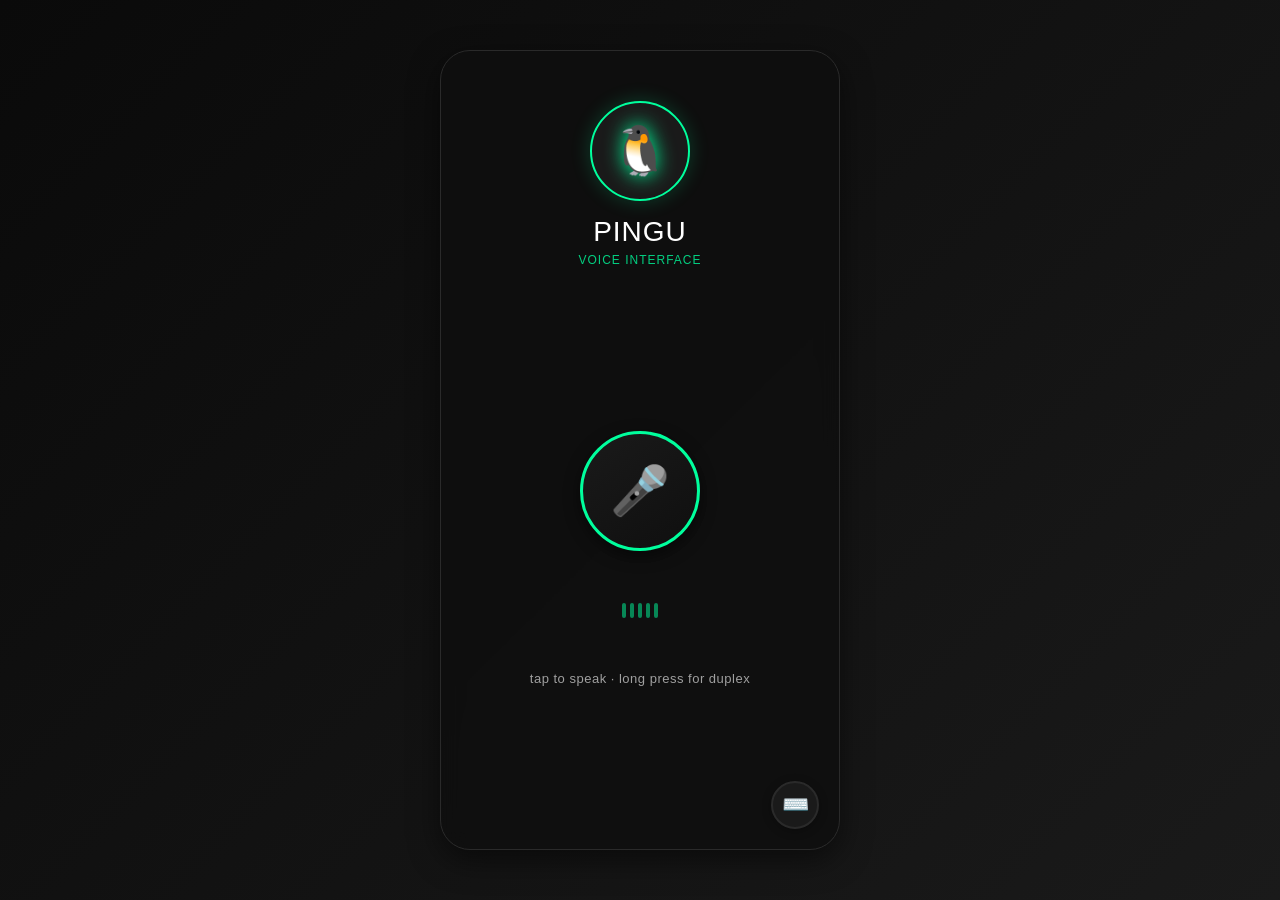
==== commit 237cb25f: "Rename Indexa.html to index.html" ====
--- a/index.html
+++ b/index.html
@@ -7,6 +7,9 @@
     <link rel="manifest" href="manifest.json">
     <meta name="theme-color" content="#0f0f0f">
     <style>
+        /* Copy the entire CSS from the previous interface */
+        /* (The green/black professional design we created) */
+        
         * {
             margin: 0;
             padding: 0;
@@ -33,7 +36,6 @@
             justify-content: center;
         }
 
-        /* Simple Background */
         .background {
             position: fixed;
             top: 0;
@@ -63,7 +65,6 @@
             overflow: hidden;
         }
 
-        /* Pingu Profile */
         .pingu-profile {
             text-align: center;
             margin-top: 30px;
@@ -130,7 +131,6 @@
             opacity: 0.8;
         }
 
-        /* Voice Interface */
         .voice-interface {
             flex: 1;
             display: flex;
@@ -141,7 +141,6 @@
             z-index: 2;
         }
 
-        /* Modern Recording Button */
         .mic-container {
             position: relative;
             cursor: pointer;
@@ -166,19 +165,6 @@
             position: relative;
         }
 
-        .mic-button::before {
-            content: '';
-            position: absolute;
-            top: -3px;
-            left: -3px;
-            right: -3px;
-            bottom: -3px;
-            border-radius: 50%;
-            border: 2px solid transparent;
-            transition: all 0.3s;
-        }
-
-        /* Listening State */
         .mic-button.listening {
             background: linear-gradient(145deg, #1f1f1f, #151515);
             border-color: var(--accent-green);
@@ -186,7 +172,6 @@
             animation: gentlePulse 1.5s infinite;
         }
 
-        /* Full Duplex State */
         .mic-button.full-duplex {
             border-color: var(--accent-green);
             box-shadow: 0 0 40px rgba(0, 255, 157, 0.5);
@@ -203,7 +188,6 @@
             font-weight: bold;
         }
 
-        /* Recording Level Indicator */
         .recording-level {
             position: absolute;
             top: -10px;
@@ -229,7 +213,6 @@
             animation: expandRing 1.5s infinite;
         }
 
-        /* Level Bars (like recording meters) */
         .level-bars {
             display: flex;
             gap: 4px;
@@ -262,7 +245,6 @@
         .level-bar:nth-child(4) { animation-delay: 0.3s; }
         .level-bar:nth-child(5) { animation-delay: 0.4s; }
 
-        /* Duplex Indicator */
         .duplex-indicator {
             display: none;
             align-items: center;
@@ -299,7 +281,6 @@
             margin-top: 10px;
         }
 
-        /* Chat History */
         .chat-history {
             flex: 1;
             overflow-y: auto;
@@ -366,7 +347,6 @@
             color: var(--text-primary);
         }
 
-        /* Keyboard Toggle - Always Floating */
         .keyboard-toggle {
             position: absolute;
             bottom: 20px;
@@ -398,7 +378,6 @@
             border-color: var(--accent-green);
         }
 
-        /* Text Input Area */
         .text-input-area {
             position: absolute;
             bottom: 0;
@@ -448,25 +427,6 @@
             font-weight: bold;
         }
 
-        /* Typing Indicator */
-        .typing-indicator {
-            display: flex;
-            gap: 4px;
-            padding: 10px 14px;
-        }
-
-        .typing-indicator span {
-            width: 6px;
-            height: 6px;
-            background: var(--accent-green);
-            border-radius: 50%;
-            animation: bounce 1.4s infinite;
-        }
-
-        .typing-indicator span:nth-child(2) { animation-delay: 0.2s; }
-        .typing-indicator span:nth-child(3) { animation-delay: 0.4s; }
-
-        /* Animations */
         @keyframes gentlePulse {
             0%, 100% { box-shadow: 0 0 20px rgba(0, 255, 157, 0.2); }
             50% { box-shadow: 0 0 35px rgba(0, 255, 157, 0.4); }
@@ -493,17 +453,11 @@
             100% { height: 30px; opacity: 1; }
         }
 
-        @keyframes bounce {
-            0%, 60%, 100% { transform: translateY(0); }
-            30% { transform: translateY(-6px); }
-        }
-
         @keyframes fadeIn {
             from { opacity: 0; transform: translateY(8px); }
             to { opacity: 1; transform: translateY(0); }
         }
 
-        /* Scrollbar */
         .chat-history::-webkit-scrollbar {
             width: 4px;
         }
@@ -515,11 +469,6 @@
         .chat-history::-webkit-scrollbar-thumb {
             background: var(--accent-green);
             border-radius: 2px;
-        }
-
-        /* Hidden Voice Mode Welcome */
-        .voice-mode-welcome {
-            display: none;
         }
     </style>
 </head>
@@ -527,7 +476,6 @@
     <div class="background"></div>
 
     <div class="container">
-        <!-- Pingu Profile -->
         <div class="pingu-profile">
             <div class="avatar-container">
                 <div class="avatar-circle">
@@ -539,9 +487,7 @@
             <p class="tagline">voice interface</p>
         </div>
 
-        <!-- Voice Interface (Default) -->
         <div class="voice-interface" id="voiceInterface">
-            <!-- Modern Recording Button -->
             <div class="mic-container" id="micContainer">
                 <button class="mic-button" id="micBtn">
                     <span>🎤</span>
@@ -549,7 +495,6 @@
                 </button>
             </div>
 
-            <!-- Level Bars (Recording Meter) -->
             <div class="level-bars" id="levelBars">
                 <div class="level-bar"></div>
                 <div class="level-bar"></div>
@@ -558,410 +503,39 @@
                 <div class="level-bar"></div>
             </div>
 
-            <!-- Full Duplex Indicator -->
             <div class="duplex-indicator" id="duplexIndicator">
                 <div class="duplex-dot"></div>
                 <span>FULL DUPLEX</span>
                 <div class="duplex-dot"></div>
             </div>
 
-            <!-- Status Text -->
             <p class="status-text" id="statusText">tap to speak · long press for duplex</p>
         </div>
 
-        <!-- Chat History (Hidden by default) -->
         <div class="chat-history" id="chatHistory"></div>
 
-        <!-- Keyboard Toggle - Always Floating -->
         <button class="keyboard-toggle" id="keyboardToggle">⌨️</button>
 
-        <!-- Text Input Area -->
         <div class="text-input-area" id="textArea">
             <input type="text" id="textInput" placeholder="Type your message...">
             <button id="sendBtn">➤</button>
         </div>
     </div>
 
+    <script src="script.js"></script>
     <script>
-        class PinguAI {
-            constructor() {
-                this.memory = {
-                    bot_profile: {
-                        name: "Pingu",
-                        greeting: "Hello, my name is Pingu at your service",
-                        welcome_message: "I remember everything about Bonz and Ella. Ask me about how they met, their inside jokes, university life, or any special moment. I'm listening."
-                    },
-                    couple: {
-                        names: { him: "Bonz", her: "Ella" },
-                        university: "Makerere University"
-                    },
-                    first_meeting: {
-                        date: "23 August 2025",
-                        location: "under the jacaranda tree by Makerere's main library",
-                        story: "Bonz first saw Ella on 23 August 2025 under the jacaranda tree by Makerere's main library. She was balancing a stack of notebooks and a chapati wrapped in paper; he was late for Politics 101 and nearly knocked them both over. They spent the next hour talking about Kampala traffic and high-school debating clubs instead of going to class.",
-                        details: {
-                            what_she_was_holding: "a stack of notebooks and a chapati wrapped in paper",
-                            what_he_was_late_for: "Politics 101",
-                            what_they_talked_about: ["Kampala traffic", "high-school debating clubs"],
-                            tree_type: "jacaranda"
-                        }
-                    },
-                    rainy_evening_confession: {
-                        location: "old Faculty of Arts corridor",
-                        what_bonz_said: "I think I'm yours",
-                        how_ella_responded: "laughed, then said it back",
-                        story: "One rainy evening they took shelter in the old Faculty of Arts corridor. Bonz said, sincerely and badly, 'I think I'm yours.' Ella laughed, then said it back. They didn't need fireworks—just the walk back through campus, umbrellas knocking, both pretending they weren't smiling too much."
-                    },
-                    personality_traits: {
-                        bonz: {
-                            details: { remembers: ["her tea no sugar", "she taps pen when nervous"] }
-                        }
-                    },
-                    specific_facts: [
-                        { fact: "Bonz first saw Ella on 23 August 2025", keywords: ["first saw", "date", "when"] },
-                        { fact: "Ella was holding notebooks and a chapati wrapped in paper", keywords: ["holding", "carrying", "chapati"] },
-                        { fact: "Bonz was late for Politics 101", keywords: ["late", "class", "politics 101"] },
-                        { fact: "They talked about Kampala traffic and high-school debating clubs", keywords: ["talked about", "conversation"] },
-                        { fact: "Bonz explained hip-hop lyrics to Ella", keywords: ["explained", "hip-hop", "lyrics"] },
-                        { fact: "Ella corrected Bonz's Luganda pronunciation", keywords: ["corrected", "luganda"] },
-                        { fact: "Ella argues with lecturers and makes the whole row laugh", keywords: ["argue", "lecturer", "laugh"] },
-                        { fact: "Bonz remembers Ella's tea has no sugar", keywords: ["tea", "sugar", "remembers"] },
-                        { fact: "Ella taps her pen when nervous", keywords: ["tap", "pen", "nervous"] },
-                        { fact: "They sheltered from rain in the old Faculty of Arts corridor", keywords: ["shelter", "rain", "faculty of arts"] },
-                        { fact: "Bonz said 'I think I'm yours'", keywords: ["said", "i think i'm yours", "confession"] },
-                        { fact: "They didn't need fireworks", keywords: ["fireworks"] },
-                        { fact: "The tree near the library was a jacaranda tree", keywords: ["tree", "jacaranda", "library"] }
-                    ],
-                    fallback_responses: [
-                        "I don't have that memory yet. Want to tell me about it?",
-                        "That's not in my memory... but I'd love to learn!",
-                        "I don't know that one. Tell me more?"
-                    ]
-                };
-
-                this.recognition = null;
-                this.synthesis = window.speechSynthesis;
-                this.isListening = false;
-                this.isSpeaking = false;
-                this.isFullDuplex = false;
-                this.longPressTimer = null;
-                this.textMode = false;
-                
-                this.init();
-            }
-
-            init() {
-                this.setupVoiceRecognition();
-                this.setupEventListeners();
-                
-                // Voice-only welcome
-                setTimeout(() => {
-                    this.speak(this.memory.bot_profile.greeting, () => {
-                        setTimeout(() => {
-                            this.speak(this.memory.bot_profile.welcome_message);
-                        }, 1200);
+        // Register Service Worker
+        if ('serviceWorker' in navigator) {
+            window.addEventListener('load', () => {
+                navigator.serviceWorker.register('worker.js')
+                    .then(registration => {
+                        console.log('✅ Service Worker registered:', registration.scope);
+                    })
+                    .catch(error => {
+                        console.error('❌ Service Worker registration failed:', error);
                     });
-                }, 500);
-            }
-
-            setupVoiceRecognition() {
-                if ('webkitSpeechRecognition' in window || 'SpeechRecognition' in window) {
-                    const SpeechRecognition = window.SpeechRecognition || window.webkitSpeechRecognition;
-                    this.recognition = new SpeechRecognition();
-                    this.recognition.continuous = true;
-                    this.recognition.interimResults = true;
-                    this.recognition.lang = 'en-US';
-                    
-                    this.recognition.onstart = () => {
-                        this.isListening = true;
-                        this.updateMicState();
-                    };
-                    
-                    this.recognition.onresult = (event) => {
-                        const last = event.results.length - 1;
-                        const command = event.results[last][0].transcript;
-                        
-                        if (event.results[last].isFinal) {
-                            this.processQuestion(command, 'voice');
-                            
-                            // In duplex mode, keep listening
-                            if (!this.isFullDuplex) {
-                                this.stopListening();
-                            }
-                        } else {
-                            document.getElementById('statusText').textContent = `"${command}"`;
-                        }
-                    };
-                    
-                    this.recognition.onend = () => {
-                        if (this.isFullDuplex) {
-                            this.recognition.start();
-                        } else {
-                            this.resetVoiceState();
-                        }
-                    };
-                } else {
-                    document.getElementById('statusText').textContent = 'voice not supported';
-                }
-            }
-
-            setupEventListeners() {
-                const micBtn = document.getElementById('micBtn');
-                const micContainer = document.getElementById('micContainer');
-
-                // Single tap - toggle listening / exit duplex
-                micBtn.addEventListener('click', (e) => {
-                    e.preventDefault();
-                    
-                    if (this.isFullDuplex) {
-                        // Single tap exits duplex mode
-                        this.isFullDuplex = false;
-                        this.stopListening();
-                        this.speak("Exiting full duplex mode");
-                    } else if (this.isListening) {
-                        this.stopListening();
-                    } else {
-                        this.startListening();
-                    }
-                });
-
-                // Long press for full duplex
-                micContainer.addEventListener('mousedown', () => {
-                    this.longPressTimer = setTimeout(() => {
-                        if (!this.isFullDuplex) {
-                            this.startFullDuplex();
-                        }
-                    }, 500);
-                });
-
-                micContainer.addEventListener('mouseup', () => clearTimeout(this.longPressTimer));
-                micContainer.addEventListener('mouseleave', () => clearTimeout(this.longPressTimer));
-
-                // Touch events
-                micContainer.addEventListener('touchstart', (e) => {
-                    e.preventDefault();
-                    this.longPressTimer = setTimeout(() => {
-                        if (!this.isFullDuplex) {
-                            this.startFullDuplex();
-                        }
-                    }, 500);
-                });
-
-                micContainer.addEventListener('touchend', () => clearTimeout(this.longPressTimer));
-
-                // Keyboard toggle - always floating, opens/closes chat
-                document.getElementById('keyboardToggle').addEventListener('click', () => {
-                    this.toggleTextMode();
-                });
-
-                // Send text
-                document.getElementById('sendBtn').addEventListener('click', () => {
-                    this.sendTextMessage();
-                });
-
-                document.getElementById('textInput').addEventListener('keypress', (e) => {
-                    if (e.key === 'Enter') this.sendTextMessage();
-                });
-            }
-
-            startListening() {
-                if (this.recognition && !this.isListening) {
-                    this.recognition.continuous = false;
-                    this.recognition.start();
-                }
-            }
-
-            startFullDuplex() {
-                this.isFullDuplex = true;
-                document.getElementById('statusText').textContent = 'full duplex mode';
-                
-                if (this.recognition) {
-                    this.recognition.continuous = true;
-                    this.recognition.start();
-                }
-                
-                this.updateMicState();
-                this.speak("Full duplex mode activated. I'll keep listening.");
-            }
-
-            stopListening() {
-                if (this.recognition && this.isListening) {
-                    this.recognition.stop();
-                }
-                this.resetVoiceState();
-            }
-
-            resetVoiceState() {
-                this.isListening = false;
-                this.isFullDuplex = false;
-                this.updateMicState();
-                document.getElementById('statusText').textContent = 'tap to speak · long press for duplex';
-            }
-
-            updateMicState() {
-                const micBtn = document.getElementById('micBtn');
-                const duplexIndicator = document.getElementById('duplexIndicator');
-                
-                micBtn.classList.remove('listening', 'full-duplex');
-                
-                if (this.isFullDuplex) {
-                    micBtn.classList.add('full-duplex');
-                    duplexIndicator.classList.add('active');
-                } else if (this.isListening) {
-                    micBtn.classList.add('listening');
-                    duplexIndicator.classList.remove('active');
-                } else {
-                    duplexIndicator.classList.remove('active');
-                }
-            }
-
-            toggleTextMode() {
-                this.textMode = !this.textMode;
-                const textArea = document.getElementById('textArea');
-                const chatHistory = document.getElementById('chatHistory');
-                const voiceInterface = document.getElementById('voiceInterface');
-                const keyboardToggle = document.getElementById('keyboardToggle');
-                
-                keyboardToggle.classList.toggle('active');
-                
-                if (this.textMode) {
-                    // Open chat
-                    textArea.classList.add('active');
-                    chatHistory.classList.add('visible');
-                    voiceInterface.style.display = 'none';
-                    document.getElementById('textInput').focus();
-                } else {
-                    // Close chat, return to voice mode
-                    textArea.classList.remove('active');
-                    chatHistory.classList.remove('visible');
-                    voiceInterface.style.display = 'flex';
-                }
-            }
-
-            processQuestion(question, source) {
-                if (this.textMode) {
-                    this.addMessage('user', question);
-                }
-                
-                const response = this.findResponse(question);
-                
-                if (this.textMode) {
-                    setTimeout(() => {
-                        this.addMessage('bot', response);
-                    }, 500);
-                }
-                
-                this.speak(response);
-            }
-
-            findResponse(question) {
-                const q = question.toLowerCase().trim();
-                
-                // Search facts
-                for (let fact of this.memory.specific_facts) {
-                    for (let keyword of fact.keywords) {
-                        if (q.includes(keyword.toLowerCase())) {
-                            return fact.fact;
-                        }
-                    }
-                }
-                
-                // First meeting
-                if (q.includes('first') || q.includes('meet') || q.includes('saw')) {
-                    if (q.includes('where')) return this.memory.first_meeting.location;
-                    if (q.includes('when') || q.includes('date')) return this.memory.first_meeting.date;
-                    if (q.includes('hold') || q.includes('carry')) return this.memory.first_meeting.details.what_she_was_holding;
-                    return this.memory.first_meeting.story;
-                }
-                
-                // Rainy confession
-                if (q.includes('rain') || q.includes('shelter') || q.includes('confess')) {
-                    if (q.includes('where')) return this.memory.rainy_evening_confession.location;
-                    if (q.includes('say')) return this.memory.rainy_evening_confession.what_bonz_said;
-                    return this.memory.rainy_evening_confession.story;
-                }
-                
-                // Tea and pen
-                if (q.includes('tea') || q.includes('sugar')) {
-                    return "Bonz remembers that Ella's tea has no sugar";
-                }
-                if (q.includes('tap') || q.includes('pen') || q.includes('nervous')) {
-                    return "Ella taps her pen when she's nervous";
-                }
-                
-                // University
-                if (q.includes('university')) {
-                    return `They attend ${this.memory.couple.university}`;
-                }
-                
-                // Tree
-                if (q.includes('tree')) {
-                    return "The tree near the library was a jacaranda tree";
-                }
-                
-                // Random fallback
-                return this.memory.fallback_responses[
-                    Math.floor(Math.random() * this.memory.fallback_responses.length)
-                ];
-            }
-
-            addMessage(sender, text) {
-                const chatHistory = document.getElementById('chatHistory');
-                const messageDiv = document.createElement('div');
-                messageDiv.className = `message ${sender}`;
-                
-                if (sender === 'bot') {
-                    messageDiv.innerHTML = `
-                        <div class="message-avatar">🐧</div>
-                        <div class="message-content">${text}</div>
-                    `;
-                } else {
-                    messageDiv.innerHTML = `
-                        <div class="message-content">${text}</div>
-                        <div class="message-avatar">👤</div>
-                    `;
-                }
-                
-                chatHistory.appendChild(messageDiv);
-                chatHistory.scrollTop = chatHistory.scrollHeight;
-            }
-
-            speak(text, callback) {
-                if (!this.synthesis) return;
-                
-                this.synthesis.cancel();
-                
-                const utterance = new SpeechSynthesisUtterance(text);
-                utterance.rate = 0.95;
-                utterance.pitch = 1.0;
-                
-                document.getElementById('speakingIndicator').classList.add('active');
-                this.isSpeaking = true;
-                
-                utterance.onend = () => {
-                    document.getElementById('speakingIndicator').classList.remove('active');
-                    this.isSpeaking = false;
-                    if (callback) callback();
-                };
-                
-                this.synthesis.speak(utterance);
-            }
-
-            sendTextMessage() {
-                const input = document.getElementById('textInput');
-                const message = input.value.trim();
-                
-                if (message) {
-                    this.processQuestion(message, 'text');
-                    input.value = '';
-                }
-            }
-        }
-
-        // Initialize Pingu
-        document.addEventListener('DOMContentLoaded', () => {
-            window.pingu = new PinguAI();
-        });
+            });
+        }
     </script>
 </body>
 </html>
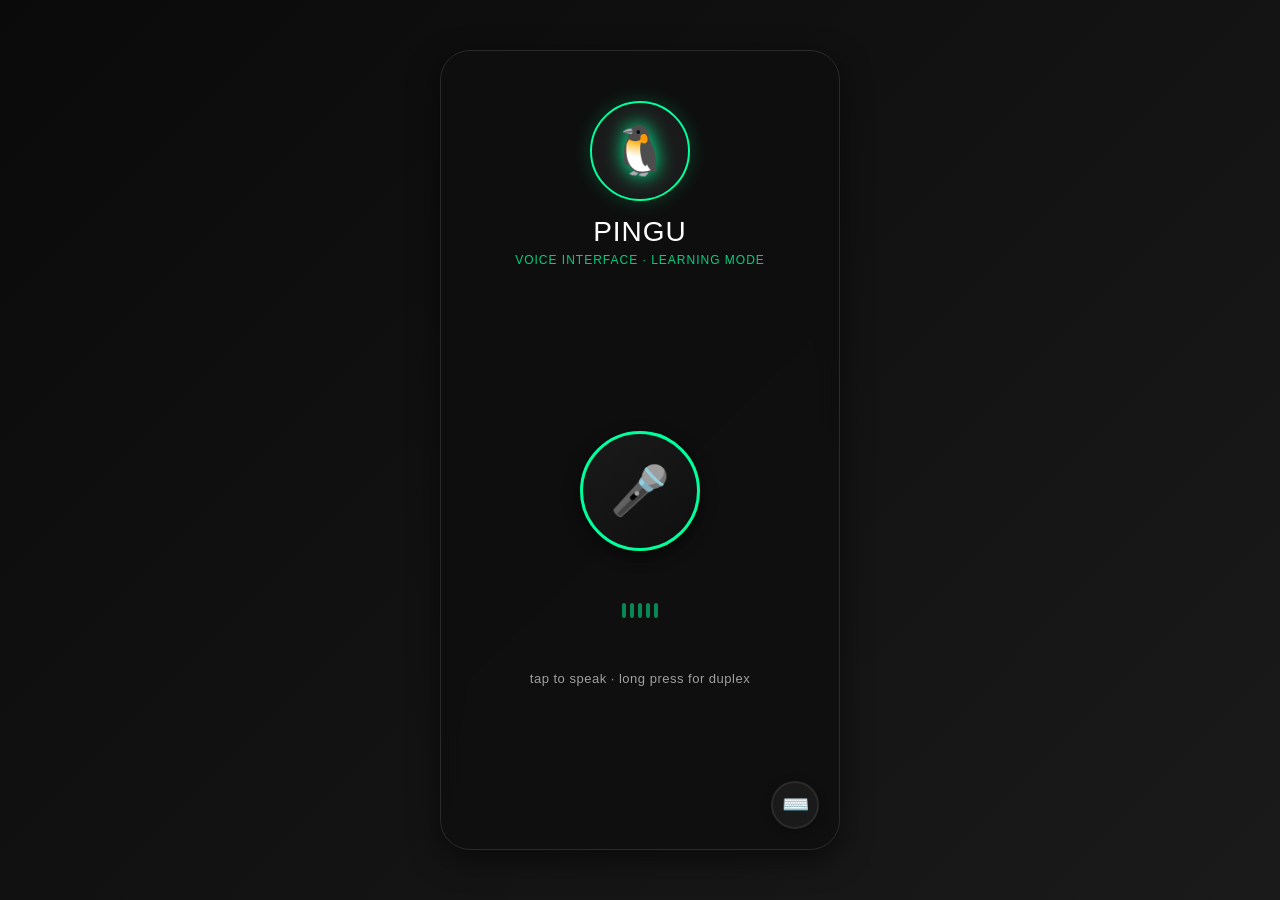
==== commit 6df49982: "Rename indexq.html to index.html" ====
--- a/index.html
+++ b/index.html
@@ -7,9 +7,7 @@
     <link rel="manifest" href="manifest.json">
     <meta name="theme-color" content="#0f0f0f">
     <style>
-        /* Copy the entire CSS from the previous interface */
-        /* (The green/black professional design we created) */
-        
+        /* Copy the EXACT same CSS from previous version - unchanged */
         * {
             margin: 0;
             padding: 0;
@@ -484,7 +482,7 @@
                 </div>
             </div>
             <h2>PINGU</h2>
-            <p class="tagline">voice interface</p>
+            <p class="tagline">voice interface · learning mode</p>
         </div>
 
         <div class="voice-interface" id="voiceInterface">
@@ -517,7 +515,7 @@
         <button class="keyboard-toggle" id="keyboardToggle">⌨️</button>
 
         <div class="text-input-area" id="textArea">
-            <input type="text" id="textInput" placeholder="Type your message...">
+            <input type="text" id="textInput" placeholder="Type message or say 'Pingu remember' to teach me...">
             <button id="sendBtn">➤</button>
         </div>
     </div>
